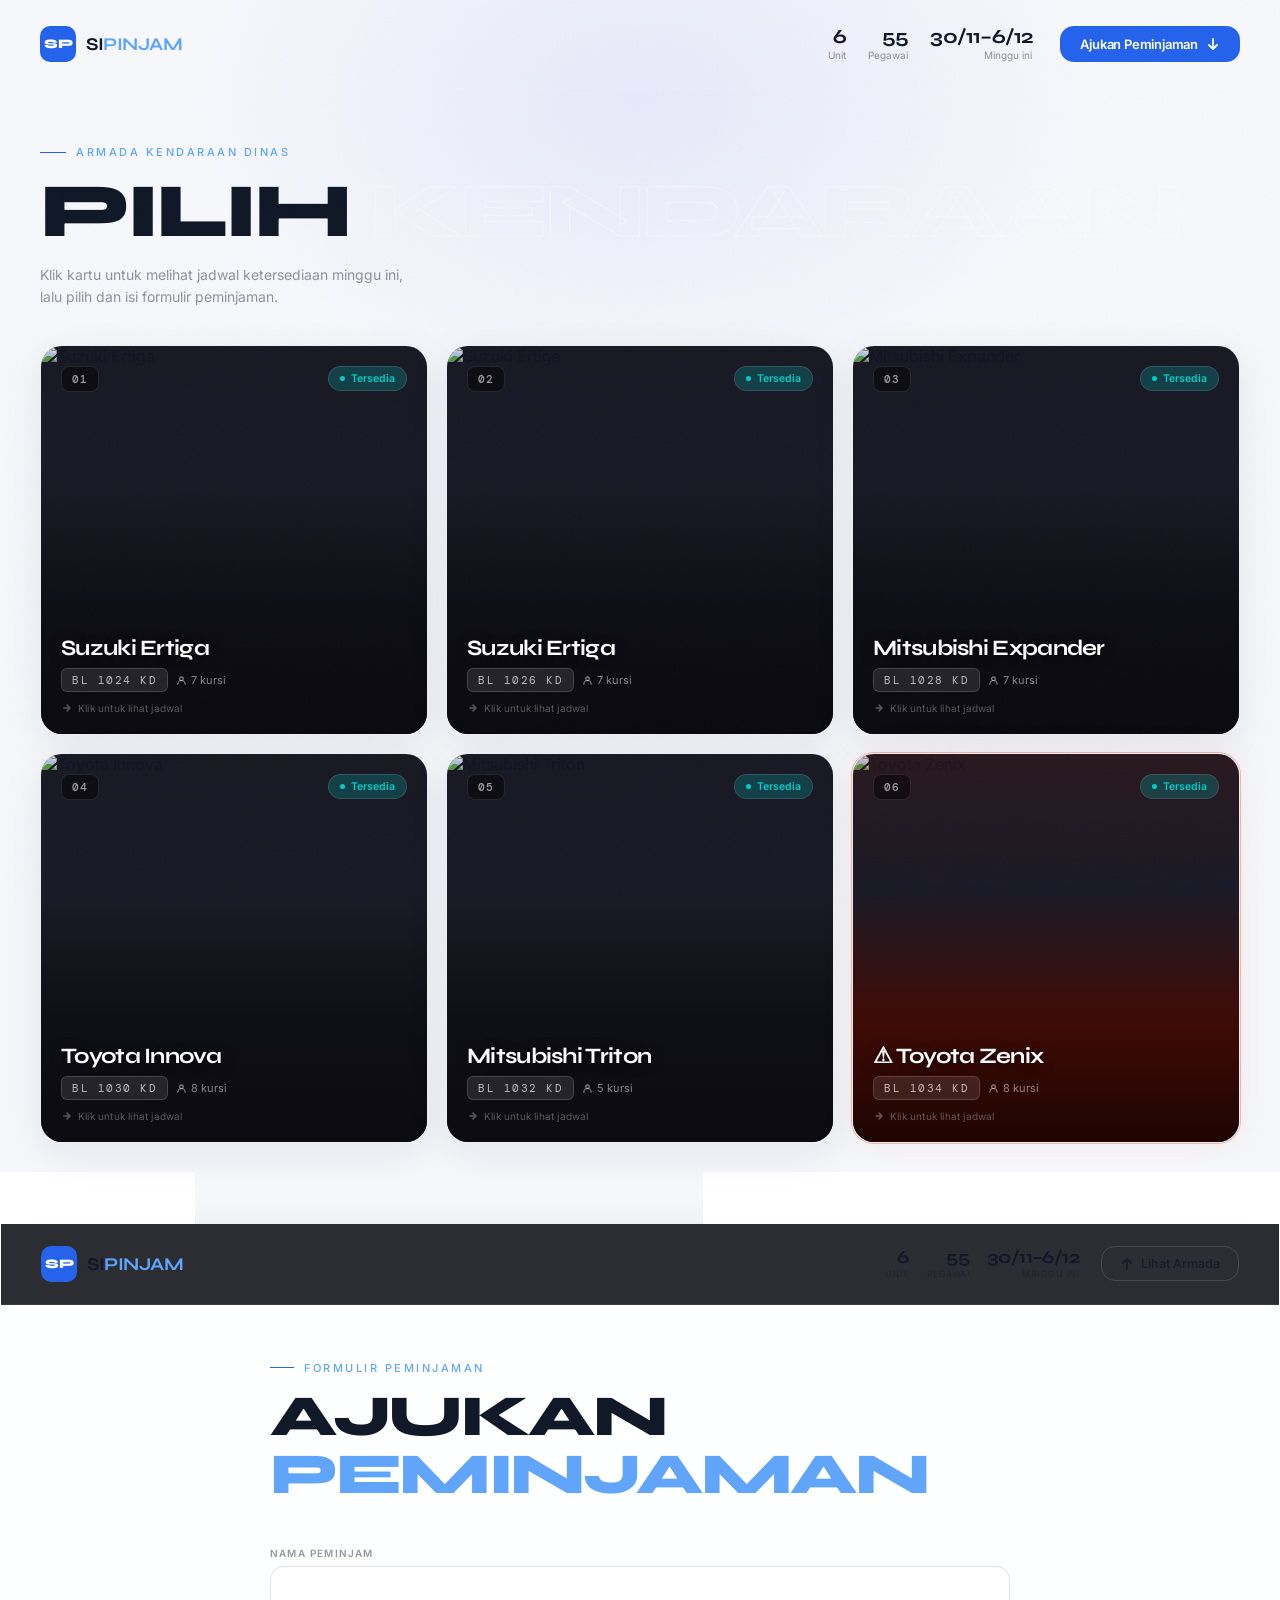
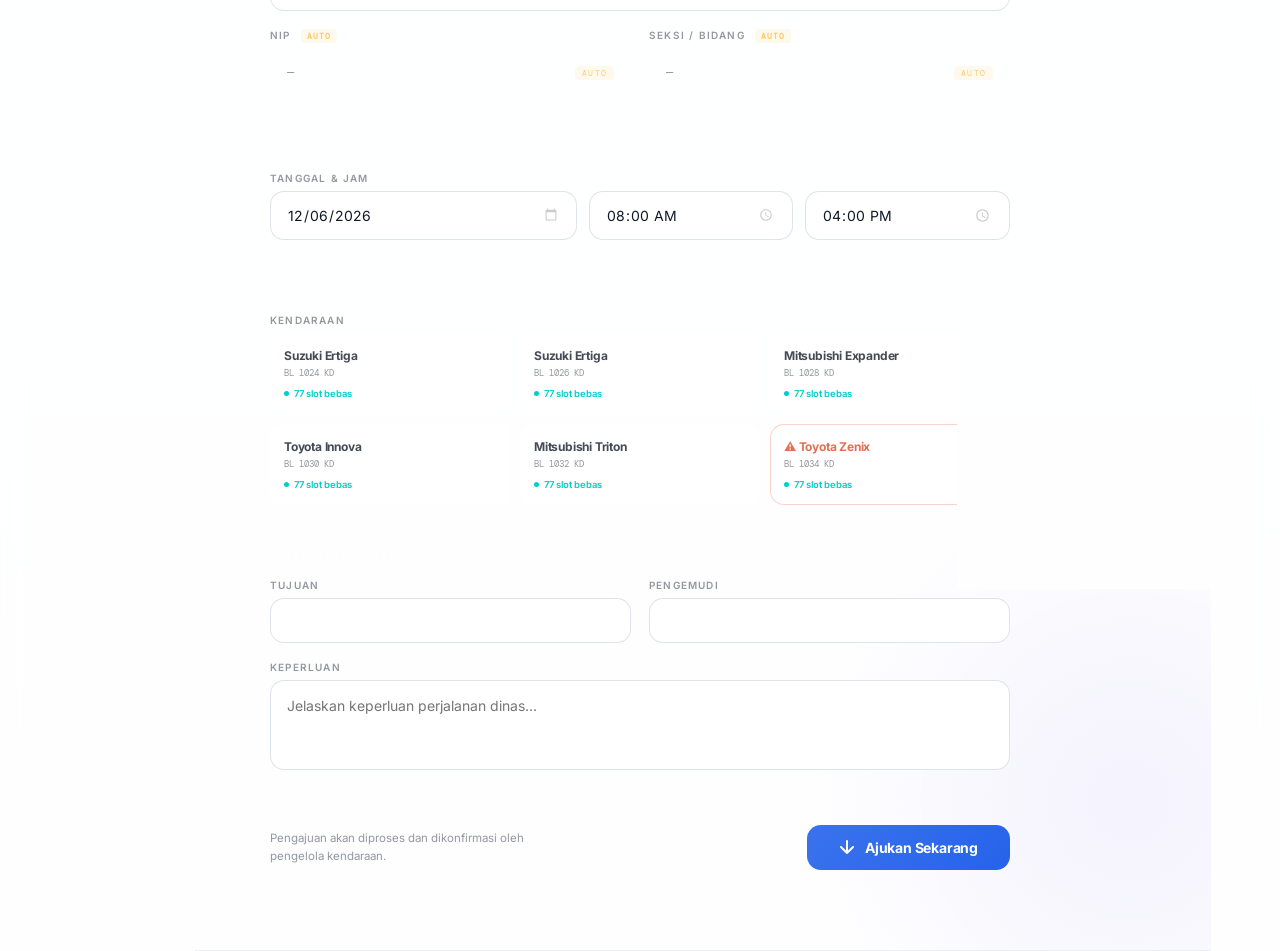
==== index.html @ 07318564 "Add files via upload" ====
<!DOCTYPE html>
<html lang="id">
<head>
<meta charset="UTF-8">
<meta name="viewport" content="width=device-width, initial-scale=1.0">
<title>SIPINJAM — Sistem Peminjaman Kendaraan</title>
<link href="https://fonts.googleapis.com/css2?family=Syne:wght@400;500;600;700;800&family=DM+Mono:wght@400;500&family=Inter:wght@300;400;500;600;700&display=swap" rel="stylesheet">
<link rel="stylesheet" href="style.css">
</head>
<body>

<!-- FLEET -->
<section class="fleet-section" id="fleet">
  <header class="fleet-header">
    <div class="logo-mark">
      <div class="logo-icon">SP</div>
      <div class="logo-text">SI<span>PINJAM</span></div>
    </div>
    <div class="header-right">
      <div class="header-stats">
        <div class="hstat">
          <div class="hstat-num">6</div>
          <div class="hstat-label">Unit</div>
        </div>
        <div class="hstat">
          <div class="hstat-num">55</div>
          <div class="hstat-label">Pegawai</div>
        </div>
        <div class="hstat">
          <div class="hstat-num" id="week-label-fleet">—</div>
          <div class="hstat-label">Minggu ini</div>
        </div>
      </div>
      <a href="#form" class="btn-form">
        Ajukan Peminjaman
        <svg width="14" height="14" viewBox="0 0 14 14" fill="none">
          <path d="M7 2v10M3 8l4 4 4-4" stroke="currentColor" stroke-width="1.8" stroke-linecap="round" stroke-linejoin="round"/>
        </svg>
      </a>
    </div>
  </header>

  <div class="fleet-hero">
    <div class="fleet-eyebrow">Armada Kendaraan Dinas</div>
    <h1>PILIH <em>KENDARAAN</em></h1>
    <p class="fleet-hero-sub">Klik kartu untuk melihat jadwal ketersediaan minggu ini, lalu pilih dan isi formulir peminjaman.</p>
  </div>

  <div class="car-carousel" id="carCarousel"></div>
</section>

<!-- FORM -->
<section class="form-section" id="form">
  <div class="form-topbar">
    <div class="logo-mark">
      <div class="logo-icon">SP</div>
      <div class="logo-text">SI<span>PINJAM</span></div>
    </div>
    <div class="form-topbar-right">
      <div class="form-topbar-stats">
        <div class="tstat">
          <div class="tstat-num">6</div>
          <div class="tstat-label">Unit</div>
        </div>
        <div class="tstat">
          <div class="tstat-num">55</div>
          <div class="tstat-label">Pegawai</div>
        </div>
        <div class="tstat">
          <div class="tstat-num" id="week-label">—</div>
          <div class="tstat-label">Minggu ini</div>
        </div>
      </div>
      <a href="#fleet" class="btn-back">
        <svg width="14" height="14" viewBox="0 0 14 14" fill="none">
          <path d="M7 12V2M3 6l4-4 4 4" stroke="currentColor" stroke-width="1.8" stroke-linecap="round" stroke-linejoin="round"/>
        </svg>
        Lihat Armada
      </a>
    </div>
  </div>

  <div class="form-body">
    <div class="form-eyebrow">Formulir Peminjaman</div>
    <h2 class="form-heading">AJUKAN <span>PEMINJAMAN</span></h2>

    <div class="form-grid">
      <div class="form-group full">
        <label class="form-label">Nama Peminjam</label>
        <div class="input-wrap">
          <input type="text" id="namaInput" placeholder="Ketik nama pegawai..." autocomplete="off">
          <div class="search-dropdown" id="searchDropdown"></div>
        </div>
      </div>

      <div class="form-group">
        <label class="form-label">NIP <span class="auto-tag">AUTO</span></label>
        <div class="auto-field" id="nipField">
          <span class="auto-field-value" id="nipVal">—</span>
          <span class="auto-badge">AUTO</span>
        </div>
      </div>
      <div class="form-group">
        <label class="form-label">Seksi / Bidang <span class="auto-tag">AUTO</span></label>
        <div class="auto-field" id="seksiField">
          <span class="auto-field-value" id="seksiVal">—</span>
          <span class="auto-badge">AUTO</span>
        </div>
      </div>

      <hr class="form-divider">
      <div class="form-section-label">Waktu Penggunaan</div>

      <div class="form-group full">
        <label class="form-label">Tanggal &amp; Jam</label>
        <div class="datetime-row">
          <input type="date" id="tglPinjam">
          <input type="time" id="jamMulai">
          <input type="time" id="jamSelesai">
        </div>
      </div>

      <hr class="form-divider">
      <div class="form-section-label">Pilih Kendaraan</div>

      <div class="form-group full">
        <label class="form-label">Kendaraan</label>
        <div class="car-select-grid" id="carSelectGrid"></div>
      </div>

      <hr class="form-divider">
      <div class="form-section-label">Detail Perjalanan</div>

      <div class="form-group">
        <label class="form-label">Tujuan</label>
        <input type="text" id="tujuan" placeholder="Kota / lokasi tujuan">
      </div>
      <div class="form-group">
        <label class="form-label">Pengemudi</label>
        <input type="text" id="pengemudi" placeholder="Nama pengemudi">
      </div>
      <div class="form-group full">
        <label class="form-label">Keperluan</label>
        <textarea id="keperluan" placeholder="Jelaskan keperluan perjalanan dinas..."></textarea>
      </div>

      <div class="submit-row">
        <p class="submit-note">Pengajuan akan diproses dan dikonfirmasi oleh pengelola kendaraan.</p>
        <button class="btn-submit" onclick="submitForm()">
          <svg width="16" height="16" viewBox="0 0 16 16" fill="none">
            <path d="M8 2v12M2 8l6 6 6-6" stroke="currentColor" stroke-width="2" stroke-linecap="round" stroke-linejoin="round"/>
          </svg>
          Ajukan Sekarang
        </button>
      </div>
    </div>
  </div>
</section>

<div class="toast" id="toast">
  <div class="toast-icon">✓</div>
  <div class="toast-text">
    <strong>Pengajuan Terkirim!</strong>
    <span id="toastMsg">Menunggu konfirmasi pengelola</span>
  </div>
</div>

<script>
const SUPABASE_URL = 'https://mjlkrhqndhvfogrqzksx.supabase.co';
const SUPABASE_KEY = 'sb_publishable_p0JUgSQQFDE3I14pK53mOg_2YXf050m';

const PEGAWAI = [
  { nama: "Maulana Marzuki", nip: "197703031999031002", seksi: "Kepala Kantor" },
  { nama: "Nico Amaros Sinulingga", nip: "198903072010121003", seksi: "Seksi Pelayanan" },
  { nama: "Andi Hakim Lubis", nip: "198310312006021002", seksi: "Seksi Penjaminan Kualitas Data" },
  { nama: "Hasanuddin Najib", nip: "198312152007011001", seksi: "Seksi Pemeriksaan, Penilaian, dan Penagihan" },
  { nama: "Yasser Chalid", nip: "198311172004121001", seksi: "Seksi Pengawasan I" },
  { nama: "Teguh Putra Syamsoeri", nip: "198812032009121002", seksi: "Seksi Pengawasan II" },
  { nama: "Indra Budiman", nip: "198701282008121003", seksi: "Seksi Pengawasan IV" },
  { nama: "Supriyambodo", nip: "197812182009011012", seksi: "Seksi Pengawasan V" },
  { nama: "Yoga Sujoko", nip: "198709212008121002", seksi: "Subbagian Umum dan Kepatuhan Internal" },
  { nama: "Arini Zahara", nip: "199501292018012002", seksi: "Seksi Pelayanan" },
  { nama: "Arief Budiman", nip: "197905282005011001", seksi: "Seksi Pelayanan" },
  { nama: "Darlis Pasaribu", nip: "199606042018011001", seksi: "Seksi Pelayanan" },
  { nama: "Wahyu Darzenni", nip: "199609032015121001", seksi: "Seksi Pelayanan" },
  { nama: "Arya Bagus Wibowo", nip: "200105042023021003", seksi: "Seksi Pelayanan" },
  { nama: "Nazaruddin", nip: "199906102018121004", seksi: "Seksi Pelayanan" },
  { nama: "Azhar Kharisma Putri Harahap", nip: "200102092019122001", seksi: "Seksi Pelayanan" },
  { nama: "Zulvianne Dwi Ramadhani", nip: "199912102021012004", seksi: "Subbagian Umum dan Kepatuhan Internal" },
  { nama: "Raihan Safira", nip: "199809222016122001", seksi: "Subbagian Umum dan Kepatuhan Internal" },
  { nama: "Lutfi Harfis Anggono", nip: "199710292018011003", seksi: "Subbagian Umum dan Kepatuhan Internal" },
  { nama: "Ardiansyah Kusuma Wardana", nip: "200104242023021002", seksi: "Subbagian Umum dan Kepatuhan Internal" },
  { nama: "Ahmad Irfan Satrio", nip: "199911152019121003", seksi: "Subbagian Umum dan Kepatuhan Internal" },
  { nama: "Muhammad Fythoo Allagan", nip: "199807012016121001", seksi: "Seksi Penjaminan Kualitas Data" },
  { nama: "Muhammad Irfan Rakin", nip: "199808052018011002", seksi: "Seksi Penjaminan Kualitas Data" },
  { nama: "Muhammad Hizrian", nip: "200005132019121003", seksi: "Seksi Penjaminan Kualitas Data" },
  { nama: "Adam Martin Immanuel", nip: "200003112022011001", seksi: "Seksi Pemeriksaan, Penilaian, dan Penagihan" },
  { nama: "Laksamana Muhammad Fariz", nip: "200203112025051001", seksi: "Seksi Pemeriksaan, Penilaian, dan Penagihan" },
  { nama: "Siti Azizah", nip: "200006202022012001", seksi: "Seksi Pemeriksaan, Penilaian, dan Penagihan" },
  { nama: "Darul Aulia", nip: "198805192010121001", seksi: "Seksi Pengawasan I" },
  { nama: "Yusra Efendi", nip: "198001162003011001", seksi: "Seksi Pengawasan I" },
  { nama: "Mulzakir", nip: "198507262007011001", seksi: "Seksi Pengawasan I" },
  { nama: "Syahri Fauzi", nip: "199503032015021004", seksi: "Seksi Pengawasan I" },
  { nama: "Ade Perdana", nip: "198703172008121003", seksi: "Seksi Pengawasan II" },
  { nama: "Shafira Agustina", nip: "199708152019122003", seksi: "Seksi Pengawasan II" },
  { nama: "Khairunnisa", nip: "199601062016122004", seksi: "Seksi Pengawasan II" },
  { nama: "Tomohon Alan Walt Sagala", nip: "198007312001121004", seksi: "Seksi Pengawasan III" },
  { nama: "Sudirman", nip: "197708222005011001", seksi: "Seksi Pengawasan III" },
  { nama: "Muhammad Rifai Dalimunthe", nip: "199405172015021001", seksi: "Seksi Pengawasan III" },
  { nama: "Rachmad Fibrian", nip: "198702042007011002", seksi: "Seksi Pengawasan IV" },
  { nama: "Naufal Rahmatillah", nip: "199710152018121001", seksi: "Seksi Pengawasan IV" },
  { nama: "Muhammad Riza Abdia", nip: "199809272016121001", seksi: "Seksi Pengawasan IV" },
  { nama: "Ibrahim", nip: "197605101997031002", seksi: "Seksi Pengawasan V" },
  { nama: "Putri Handayani", nip: "198505022004122002", seksi: "Seksi Pengawasan V" },
  { nama: "Yusral Abdillah", nip: "198004112000031001", seksi: "Seksi Pengawasan V" },
  { nama: "Rizaldy", nip: "197301062005011001", seksi: "Seksi Pengawasan V" },
  { nama: "Dedie Suandi Z", nip: "197801012005011001", seksi: "Seksi Pemeriksaan, Penilaian, dan Penagihan" },
  { nama: "Alif Iqram Rabiawal Sukirman", nip: "200006252023021001", seksi: "Seksi Pemeriksaan, Penilaian, dan Penagihan" },
  { nama: "Indah Rahmadani Sihombing", nip: "199801182018122003", seksi: "Subbagian Umum dan Kepatuhan Internal" },
  { nama: "Ariko Putranto", nip: "198305312003121001", seksi: "Seksi Pelayanan" },
  { nama: "Toto Suprapto", nip: "197810242000121002", seksi: "Seksi Pelayanan" },
  { nama: "Dini Amalia", nip: "199609252018012001", seksi: "Seksi Pelayanan" },
  { nama: "Anissa Astri", nip: "199504082015022004", seksi: "Seksi Pelayanan" },
  { nama: "Budi Rivai", nip: "198411062006021002", seksi: "Pemeriksa Pajak" },
  { nama: "Imran Manik", nip: "198907292012101001", seksi: "Pemeriksa Pajak" },
  { nama: "Adianto Lumbantobing", nip: "199607102018011001", seksi: "Pemeriksa Pajak" },
  { nama: "Akhyar Rasyidi", nip: "199012182014111001", seksi: "Pemeriksa Pajak" },
  { nama: "Ibnu Vataran Lubis", nip: "199508162015021004", seksi: "Pemeriksa Pajak" },
];

const STORAGE_BASE = `${SUPABASE_URL}/storage/v1/object/public/mobil-photos`;
const MOBIL = [
  { id: 1, nama: "Suzuki Ertiga",        plat: "BL 1024 KD", kapasitas: 7, img: `${STORAGE_BASE}/ertiga-1024.jpg`   },
  { id: 2, nama: "Suzuki Ertiga",        plat: "BL 1026 KD", kapasitas: 7, img: `${STORAGE_BASE}/ertiga-1026.jpg`   },
  { id: 3, nama: "Mitsubishi Expander",  plat: "BL 1028 KD", kapasitas: 7, img: `${STORAGE_BASE}/expander-1028.jpg` },
  { id: 4, nama: "Toyota Innova",        plat: "BL 1030 KD", kapasitas: 8, img: `${STORAGE_BASE}/innova-1030.jpg`   },
  { id: 5, nama: "Mitsubishi Triton",    plat: "BL 1032 KD", kapasitas: 5, img: `${STORAGE_BASE}/triton-1032.jpg`   },
  { id: 6, nama: "Toyota Zenix",         plat: "BL 1034 KD", kapasitas: 8, img: `${STORAGE_BASE}/zenix-1034.jpg`, darurat: true },
];

const DAYS  = ['Sen','Sel','Rab','Kam','Jum','Sab','Min'];
const HOURS = ['07','08','09','10','11','12','13','14','15','16','17'];

const BOOKINGS = (() => {
  const b = {};
  MOBIL.forEach(m => {
    b[m.id] = {};
    DAYS.forEach((d, di) => {
      b[m.id][di] = {};
      HOURS.forEach(h => { b[m.id][di][h] = false; });
    });
  });
  return b;
})();

function renderCards() {
  const carousel   = document.getElementById('carCarousel');
  const selectGrid = document.getElementById('carSelectGrid');
  carousel.innerHTML   = '';
  selectGrid.innerHTML = '';

  MOBIL.forEach((m, idx) => {
    let freeCount = 0;
    const totalSlots = DAYS.length * HOURS.length;
    DAYS.forEach((d, di) => HOURS.forEach(h => { if (!BOOKINGS[m.id][di][h]) freeCount++; }));
    const isFree = freeCount > totalSlots * 0.4;

    const card = document.createElement('div');
    card.className = 'car-card' + (m.darurat ? ' darurat' : '');
    card.id = `card-${m.id}`;

    const schedRows = HOURS.map(h => `
      <div class="sched-hour-row">
        <div class="sched-hour-label">${h}</div>
        ${DAYS.map((d, di) => `<div class="sched-cell ${BOOKINGS[m.id][di][h] ? 'booked' : 'free'}" title="${d} ${h}:00"></div>`).join('')}
      </div>
    `).join('');

    card.innerHTML = `
      <div class="card-inner">
        <div class="card-face card-front">
          <div class="card-photo">
            <img src="${m.img}" alt="${m.nama}" onerror="this.parentElement.style.background='#1c1c28'">
          </div>
          <div class="card-overlay"></div>
          <div class="card-front-content">
            <div class="card-top-row">
              <div class="card-num">${String(idx+1).padStart(2,'0')}</div>
              <div class="card-avail ${isFree ? 'free' : 'busy'}">${isFree ? 'Tersedia' : 'Sibuk'}</div>
            </div>
            <div>
              <div class="card-car-name">${m.darurat ? '⚠ ' : ''}${m.nama}</div>
              <div class="card-car-meta">
                <div class="card-plate">${m.plat}</div>
                <div class="card-capacity">
                  <svg width="11" height="11" viewBox="0 0 12 12" fill="none"><circle cx="6" cy="4" r="2" stroke="currentColor" stroke-width="1.3"/><path d="M2 10c0-2.2 1.8-4 4-4s4 1.8 4 4" stroke="currentColor" stroke-width="1.3" stroke-linecap="round"/></svg>
                  ${m.kapasitas} kursi
                </div>
              </div>
              <div class="card-hint">
                <svg width="12" height="12" viewBox="0 0 12 12" fill="none"><path d="M9 6H3M6 3l3 3-3 3" stroke="currentColor" stroke-width="1.5" stroke-linecap="round" stroke-linejoin="round"/></svg>
                Klik untuk lihat jadwal
              </div>
            </div>
          </div>
        </div>
        <div class="card-face card-back">
          <div class="card-back-content">
            <div class="back-header">
              <div>
                <div class="back-car-name">${m.darurat ? '⚠ ' : ''}${m.nama}</div>
                <div class="back-plate">${m.plat} · ${m.kapasitas} kursi</div>
              </div>
              <div class="back-flip-btn" id="flipbtn-${m.id}">
                <svg width="12" height="12" viewBox="0 0 12 12" fill="none"><path d="M3 6h6M6 9l3-3-3-3" stroke="currentColor" stroke-width="1.5" stroke-linecap="round" stroke-linejoin="round"/></svg>
              </div>
            </div>
            <div class="back-schedule-title">Jadwal Minggu Ini</div>
            <div class="sched-grid">
              <div class="sched-days-row">
                <div></div>
                ${DAYS.map(d => `<div class="sched-day-label">${d}</div>`).join('')}
              </div>
              ${schedRows}
            </div>
            <div class="back-footer">
              <div class="back-legend">
                <div class="legend-chip"><div class="legend-chip-dot free"></div>Tersedia</div>
                <div class="legend-chip"><div class="legend-chip-dot booked"></div>Terpakai</div>
              </div>
              <button class="back-select-btn" id="selbtn-${m.id}">
                <svg width="11" height="11" viewBox="0 0 12 12" fill="none"><path d="M2 6h8M6 2l4 4-4 4" stroke="currentColor" stroke-width="1.6" stroke-linecap="round" stroke-linejoin="round"/></svg>
                Pilih Ini
              </button>
            </div>
          </div>
        </div>
      </div>
    `;

    // Click front = flip to back
    card.addEventListener('click', (e) => {
      if (e.target.closest(`#flipbtn-${m.id}`) || e.target.closest(`#selbtn-${m.id}`)) return;
      if (!card.classList.contains('flipped')) card.classList.add('flipped');
    });

    // Flip back button
    card.querySelector(`#flipbtn-${m.id}`).addEventListener('click', (e) => {
      e.stopPropagation();
      card.classList.remove('flipped');
    });

    // Select button
    card.querySelector(`#selbtn-${m.id}`).addEventListener('click', (e) => {
      e.stopPropagation();
      selectCarForm(m.id);
      document.getElementById('form').scrollIntoView({ behavior: 'smooth' });
    });

    carousel.appendChild(card);

    // Form option
    const opt = document.createElement('div');
    opt.className = 'car-option' + (m.darurat ? ' darurat' : '');
    opt.id = `caropt-${m.id}`;
    opt.innerHTML = `
      <div class="car-option-name">${m.darurat ? '⚠ ' : ''}${m.nama}</div>
      <div class="car-option-plate">${m.plat}</div>
      <div class="car-option-avail">${freeCount} slot bebas</div>
    `;
    opt.addEventListener('click', () => selectCarForm(m.id));
    selectGrid.appendChild(opt);
  });
}

let selectedCarId = null;
function selectCarForm(id) {
  selectedCarId = id;
  document.querySelectorAll('.car-option').forEach(o => o.classList.remove('chosen'));
  document.getElementById(`caropt-${id}`).classList.add('chosen');
  document.querySelectorAll('.car-card').forEach(c => c.classList.remove('selected-card'));
  document.getElementById(`card-${id}`).classList.add('selected-card');
}

function setWeekLabel() {
  const today = new Date();
  const mon = new Date(today);
  mon.setDate(today.getDate() - ((today.getDay() + 6) % 7));
  const sun = new Date(mon);
  sun.setDate(mon.getDate() + 6);
  const fmt = d => `${d.getDate()}/${d.getMonth()+1}`;
  const label = `${fmt(mon)}–${fmt(sun)}`;
  document.getElementById('week-label').textContent       = label;
  document.getElementById('week-label-fleet').textContent = label;
}

function setDateDefault() {
  const today = new Date();
  const y  = today.getFullYear();
  const mo = String(today.getMonth()+1).padStart(2,'0');
  const d  = String(today.getDate()).padStart(2,'0');
  document.getElementById('tglPinjam').value  = `${y}-${mo}-${d}`;
  document.getElementById('jamMulai').value   = '08:00';
  document.getElementById('jamSelesai').value = '16:00';
}

const namaInput = document.getElementById('namaInput');
const dropdown  = document.getElementById('searchDropdown');

namaInput.addEventListener('input', function() {
  const q = this.value.toLowerCase().trim();
  if (!q) { dropdown.classList.remove('show'); return; }
  const matches = PEGAWAI.filter(p => p.nama.toLowerCase().includes(q)).slice(0, 8);
  if (!matches.length) { dropdown.classList.remove('show'); return; }
  dropdown.innerHTML = matches.map(p => `
    <div class="dropdown-item" data-nama="${p.nama.replace(/"/g,'&quot;')}">
      <div class="dropdown-name">${highlight(p.nama, q)}</div>
      <div class="dropdown-meta">${p.nip} · ${p.seksi}</div>
    </div>
  `).join('');
  dropdown.classList.add('show');
  dropdown.querySelectorAll('.dropdown-item').forEach(item => {
    const fn = (e) => { e.preventDefault(); e.stopPropagation(); selectPegawai(item.dataset.nama); };
    item.addEventListener('mousedown', fn);
    item.addEventListener('touchstart', fn, { passive: false });
  });
});

function highlight(str, q) {
  const idx = str.toLowerCase().indexOf(q);
  if (idx < 0) return str;
  return str.slice(0,idx) + `<strong style="color:#a29bfe">${str.slice(idx,idx+q.length)}</strong>` + str.slice(idx+q.length);
}

document.addEventListener('click', e => {
  if (!e.target.closest('.input-wrap')) dropdown.classList.remove('show');
});

function selectPegawai(nama) {
  namaInput.value = nama;
  dropdown.classList.remove('show');
  const p = PEGAWAI.find(x => x.nama === nama);
  if (!p) return;
  document.getElementById('nipVal').textContent   = p.nip;
  document.getElementById('seksiVal').textContent = p.seksi;
  document.getElementById('nipField').classList.add('filled');
  document.getElementById('seksiField').classList.add('filled');
}

async function submitForm() {
  const nama       = namaInput.value.trim();
  const nip        = document.getElementById('nipVal').textContent;
  const seksi      = document.getElementById('seksiVal').textContent;
  const tgl        = document.getElementById('tglPinjam').value;
  const jamMulai   = document.getElementById('jamMulai').value;
  const jamSelesai = document.getElementById('jamSelesai').value;
  const tujuan     = document.getElementById('tujuan').value.trim();
  const pengemudi  = document.getElementById('pengemudi').value.trim();
  const keperluan  = document.getElementById('keperluan').value.trim();

  if (!nama || nip === '—') { alert('Pilih nama pegawai dari daftar terlebih dahulu.'); return; }
  if (!tgl)                  { alert('Isi tanggal pinjam.'); return; }
  if (!selectedCarId)        { alert('Pilih kendaraan terlebih dahulu.'); return; }

  const mobil = MOBIL.find(m => m.id === selectedCarId);
  const btn   = document.querySelector('.btn-submit');
  btn.disabled    = true;
  btn.textContent = 'Mengirim...';

  const payload = { nama, nip, seksi, tanggal: tgl, jam_mulai: jamMulai, jam_selesai: jamSelesai,
    kendaraan: mobil.nama, plat: mobil.plat, tujuan, pengemudi, keperluan, status: 'Pending' };

  try {
    const res = await fetch(`${SUPABASE_URL}/rest/v1/bookings`, {
      method: 'POST',
      headers: { 'Content-Type': 'application/json', 'apikey': SUPABASE_KEY,
        'Authorization': `Bearer ${SUPABASE_KEY}`, 'Prefer': 'return=minimal' },
      body: JSON.stringify(payload)
    });
    if (!res.ok) { const err = await res.text(); throw new Error(err); }

    document.getElementById('toastMsg').textContent =
      `${nama} · ${mobil.nama} · ${new Date(tgl).toLocaleDateString('id-ID',{day:'numeric',month:'short',year:'numeric'})} ${jamMulai}`;
    document.getElementById('toast').classList.add('show');
    setTimeout(() => document.getElementById('toast').classList.remove('show'), 4500);

    namaInput.value = '';
    document.getElementById('nipVal').textContent   = '—';
    document.getElementById('seksiVal').textContent = '—';
    document.getElementById('nipField').classList.remove('filled');
    document.getElementById('seksiField').classList.remove('filled');
    document.getElementById('tujuan').value    = '';
    document.getElementById('pengemudi').value = '';
    document.getElementById('keperluan').value = '';
    document.querySelectorAll('.car-option').forEach(o => o.classList.remove('chosen'));
    document.querySelectorAll('.car-card').forEach(c => c.classList.remove('selected-card'));
    selectedCarId = null;
    setDateDefault();

  } catch (err) {
    alert('Gagal mengirim: ' + err.message);
  } finally {
    btn.disabled = false;
    btn.innerHTML = `<svg width="16" height="16" viewBox="0 0 16 16" fill="none"><path d="M8 2v12M2 8l6 6 6-6" stroke="currentColor" stroke-width="2" stroke-linecap="round" stroke-linejoin="round"/></svg> Ajukan Sekarang`;
  }
}

async function loadBookings() {
  try {
    const today = new Date();
    const mon = new Date(today);
    mon.setDate(today.getDate() - ((today.getDay() + 6) % 7));
    const sun = new Date(mon);
    sun.setDate(mon.getDate() + 6);
    const fmt = d => d.toISOString().split('T')[0];
    const url = `${SUPABASE_URL}/rest/v1/bookings?tanggal=gte.${fmt(mon)}&tanggal=lte.${fmt(sun)}&status=eq.Disetujui&select=tanggal,jam_mulai,jam_selesai,kendaraan,plat`;
    const res = await fetch(url, { headers: { 'apikey': SUPABASE_KEY, 'Authorization': `Bearer ${SUPABASE_KEY}` } });
    if (!res.ok) return;
    const data = await res.json();
    data.forEach(b => {
      const mobil = MOBIL.find(m => m.plat === b.plat);
      if (!mobil) return;
      const tglDate = new Date(b.tanggal + 'T00:00:00');
      const monDate = new Date(mon.toISOString().split('T')[0] + 'T00:00:00');
      const diffDays = Math.round((tglDate - monDate) / (1000*60*60*24));
      if (diffDays < 0 || diffDays > 6) return;
      const startH = parseInt(b.jam_mulai.split(':')[0]);
      const endH   = parseInt(b.jam_selesai.split(':')[0]);
      HOURS.forEach(h => { const hNum = parseInt(h); if (hNum >= startH && hNum < endH) BOOKINGS[mobil.id][diffDays][h] = true; });
    });
  } catch (e) { console.warn('Gagal load bookings:', e); }
}

setWeekLabel();
setDateDefault();
loadBookings().then(() => renderCards());
setInterval(() => {
  MOBIL.forEach(m => { DAYS.forEach((d,di) => { HOURS.forEach(h => { BOOKINGS[m.id][di][h] = false; }); }); });
  loadBookings().then(() => renderCards());
}, 60000);

// Scroll reveal animation
const observer = new IntersectionObserver((entries) => {
  entries.forEach(entry => {
    if (entry.isIntersecting) {
      entry.target.classList.add('visible');
    }
  });
}, { threshold: 0.15 });

setTimeout(() => {
  document.querySelectorAll('.car-card').forEach(card => observer.observe(card));
}, 300);

</script>
</body>
</html>
---- style.css ----
:root {
  --bg:          #f5f7fb;
  --bg2:         #eef2ff;
  --surface:     #ffffff;
  --surface2:    #f8fafc;
  --border:      rgba(255,255,255,0.07);
  --border2:     rgba(255,255,255,0.13);
  --ink:         #111827;
  --ink2:        rgba(17,24,39,0.78);
  --muted:       rgba(17,24,39,0.45);
  --accent:      #2563eb;
  --accent2:     #60a5fa;
  --accent-glow: rgba(37,99,235,0.18);
  --green:       #00cec9;
  --green-dim:   rgba(0,206,201,0.15);
  --red:         #e17055;
  --red-dim:     rgba(225,112,85,0.15);
  --amber:       #fdcb6e;
  --amber-dim:   rgba(253,203,110,0.12);
  --r: 14px;
  --r2: 22px;
}
*, *::before, *::after { margin: 0; padding: 0; box-sizing: border-box; }
html { scroll-behavior: smooth; }
body {
  font-family: 'Inter', sans-serif;
  background: var(--bg);
  color: var(--ink);
  overflow-x: hidden;
  -webkit-font-smoothing: antialiased;
}
body::before {
  content: '';
  position: fixed;
  inset: 0;
  background-image: url("data:image/svg+xml,%3Csvg viewBox='0 0 512 512' xmlns='http://www.w3.org/2000/svg'%3E%3Cfilter id='n'%3E%3CfeTurbulence type='fractalNoise' baseFrequency='0.75' numOctaves='4' stitchTiles='stitch'/%3E%3C/filter%3E%3Crect width='100%25' height='100%25' filter='url(%23n)' opacity='0.025'/%3E%3C/svg%3E");
  pointer-events: none;
  z-index: 9999;
}

/* ═══════════ FLEET SECTION ═══════════ */
.fleet-section {
  min-height: 100vh;
  padding-bottom: 80px;
  background: var(--bg);
  position: relative;
}
.fleet-section::before {
  content: '';
  position: absolute;
  top: -200px; left: 50%;
  transform: translateX(-50%);
  width: 900px; height: 600px;
  background: radial-gradient(ellipse, rgba(108,92,231,0.1) 0%, transparent 70%);
  pointer-events: none;
}

/* HEADER */
.fleet-header {
  padding: 26px 40px;
  display: flex;
  align-items: center;
  justify-content: space-between;
  gap: 20px;
  flex-wrap: wrap;
  position: relative; z-index: 2;
  border-bottom: 1px solid var(--border);
}
.logo-mark { display: flex; align-items: center; gap: 10px; }
.logo-icon {
  width: 36px; height: 36px;
  background: var(--accent);
  border-radius: 10px;
  display: flex; align-items: center; justify-content: center;
  font-family: 'Syne', sans-serif;
  font-weight: 800; font-size: 13px;
  color: white;
}
.logo-text {
  font-family: 'Syne', sans-serif;
  font-weight: 700; font-size: 18px;
  letter-spacing: -0.5px;
}
.logo-text span { color: var(--accent2); }
.header-right { display: flex; align-items: center; gap: 28px; }
.header-stats { display: flex; gap: 22px; }
.hstat { text-align: right; }
.hstat-num {
  font-family: 'Syne', sans-serif;
  font-weight: 700; font-size: 20px;
  letter-spacing: -0.8px; line-height: 1;
}
.hstat-label { font-size: 10px; color: var(--muted); margin-top: 2px; }
.btn-form {
  display: inline-flex; align-items: center; gap: 8px;
  padding: 10px 20px;
  background: var(--accent);
  color: white; border-radius: var(--r);
  font-size: 13px; font-weight: 600;
  text-decoration: none; letter-spacing: -0.2px;
  transition: all .25s cubic-bezier(.34,1.4,.64,1);
}
.btn-form:hover { transform: translateY(-2px); box-shadow: 0 8px 24px var(--accent-glow); }

/* HERO */
.fleet-hero {
  padding: 56px 40px 36px;
  position: relative; z-index: 2;
}
.fleet-eyebrow {
  font-size: 11px; font-weight: 500;
  letter-spacing: 2.5px; text-transform: uppercase;
  color: var(--accent2); margin-bottom: 14px;
  display: flex; align-items: center; gap: 10px;
}
.fleet-eyebrow::before { content: ''; width: 26px; height: 1px; background: var(--accent); }
.fleet-hero h1 {
  font-family: 'Syne', sans-serif;
  font-weight: 800;
  font-size: clamp(40px, 6vw, 78px);
  line-height: 1; letter-spacing: -3px;
}
.fleet-hero h1 em {
  font-style: normal;
  color: transparent;
  -webkit-text-stroke: 1.5px rgba(255,255,255,0.3);
}
.fleet-hero-sub {
  margin-top: 14px; font-size: 14px;
  color: var(--muted); max-width: 380px; line-height: 1.6;
}

/* GRID */
.car-carousel {
  display: grid;
  grid-template-columns: repeat(3, 1fr);
  gap: 18px; padding: 0 40px;
  position: relative; z-index: 2;
}

/* ═══════════ FLIP CARD ═══════════ */
.car-card {
  perspective: 1200px;
  height: 390px; cursor: pointer;
  animation: cardIn .5s cubic-bezier(.22,1,.36,1) both;
}
.car-card:nth-child(1){animation-delay:.04s}
.car-card:nth-child(2){animation-delay:.09s}
.car-card:nth-child(3){animation-delay:.14s}
.car-card:nth-child(4){animation-delay:.19s}
.car-card:nth-child(5){animation-delay:.24s}
.car-card:nth-child(6){animation-delay:.29s}
@keyframes cardIn {
  from { opacity:0; transform:translateY(28px) scale(0.97); }
  to   { opacity:1; transform:translateY(0) scale(1); }
}
.card-inner {
  position: relative;
  width: 100%; height: 100%;
  transform-style: preserve-3d;
  transition: transform .72s cubic-bezier(.645,.045,.355,1);
  border-radius: var(--r2);
}
.car-card.flipped .card-inner { transform: rotateY(180deg); }

.card-face {
  position: absolute; inset: 0;
  border-radius: var(--r2);
  backface-visibility: hidden;
  -webkit-backface-visibility: hidden;
  overflow: hidden;
}

/* FRONT */
.card-front {
  background: var(--surface);
  border: 1px solid var(--border);
  transition: box-shadow .3s;
}
.car-card:hover .card-front { box-shadow: 0 20px 60px rgba(0,0,0,0.5); }
.card-photo { position: absolute; inset: 0; overflow: hidden; }
.card-photo img {
  width: 100%; height: 100%;
  object-fit: cover; object-position: center 55%;
  display: block;
  transition: transform .7s cubic-bezier(.25,.46,.45,.94);
}
.car-card:hover .card-photo img { transform: scale(1.07); }
.card-overlay {
  position: absolute; inset: 0;
  background: linear-gradient(
    to bottom,
    rgba(10,10,15,0.12) 0%,
    rgba(10,10,15,0.05) 35%,
    rgba(10,10,15,0.72) 68%,
    rgba(10,10,15,0.96) 100%
  );
}
.card-front-content {
  position: absolute; inset: 0; padding: 20px;
  display: flex; flex-direction: column;
  justify-content: space-between; z-index: 2;
}
.card-top-row { display: flex; justify-content: space-between; align-items: flex-start; }
.card-num {
  font-family: 'DM Mono', monospace;
  font-size: 11px; font-weight: 500;
  color: rgba(255,255,255,0.6);
  background: rgba(0,0,0,0.45);
  backdrop-filter: blur(10px);
  padding: 5px 10px; border-radius: 8px;
  letter-spacing: 1px;
  border: 1px solid rgba(255,255,255,0.1);
}
.card-avail {
  display: flex; align-items: center; gap: 6px;
  font-size: 10.5px; font-weight: 600;
  padding: 5px 11px; border-radius: 20px;
  backdrop-filter: blur(10px);
  border: 1px solid rgba(255,255,255,0.12);
}
.card-avail.free { background: rgba(0,206,201,0.22); color: #00cec9; }
.card-avail.busy { background: rgba(225,112,85,0.22); color: #e17055; }
.card-avail::before {
  content: ''; width: 5px; height: 5px;
  border-radius: 50%; background: currentColor;
  animation: ping 2s ease-in-out infinite;
}
@keyframes ping {
  0%,100% { opacity:1; transform:scale(1); }
  50% { opacity:0.5; transform:scale(0.7); }
}
.card-car-name {
  font-family: 'Syne', sans-serif;
  font-weight: 700; font-size: 22px;
  color: white; letter-spacing: -0.7px; line-height: 1.1;
  margin-bottom: 8px;
  text-shadow: 0 2px 12px rgba(0,0,0,0.5);
}
.card-car-meta { display: flex; align-items: center; gap: 8px; flex-wrap: wrap; }
.card-plate {
  font-family: 'DM Mono', monospace;
  font-size: 11px; color: rgba(255,255,255,0.7);
  background: rgba(255,255,255,0.1);
  backdrop-filter: blur(8px);
  border: 1px solid rgba(255,255,255,0.15);
  padding: 4px 10px; border-radius: 6px; letter-spacing: 1.5px;
}
.card-capacity {
  font-size: 11px; color: rgba(255,255,255,0.5);
  display: flex; align-items: center; gap: 4px;
}
.card-hint {
  display: flex; align-items: center; gap: 5px;
  font-size: 10px; color: rgba(255,255,255,0.32);
  margin-top: 10px; letter-spacing: 0.2px;
}
.card-hint svg { animation: hintRotate 2.5s ease-in-out infinite; }
@keyframes hintRotate {
  0%,100%{transform:rotate(0deg) translateX(0)} 50%{transform:rotate(0deg) translateX(3px)}
}

/* Darurat glow */
.car-card.darurat .card-front {
  box-shadow: 0 0 0 1px rgba(225,112,85,0.45), 0 0 30px rgba(225,112,85,0.12);
}
.car-card.darurat .card-overlay {
  background: linear-gradient(to bottom,rgba(100,15,0,0.2) 0%,rgba(10,10,15,0.05) 35%,rgba(70,8,0,0.85) 68%,rgba(30,4,0,0.97) 100%);
}

/* BACK */
.card-back {
  transform: rotateY(180deg);
  background: var(--surface);
  border: 1px solid rgba(108,92,231,0.28);
  box-shadow: 0 0 50px rgba(108,92,231,0.08);
}
.card-back-content {
  position: absolute; inset: 0; padding: 18px;
  display: flex; flex-direction: column; gap: 12px;
  overflow: hidden;
}
.back-header {
  display: flex; justify-content: space-between;
  align-items: flex-start; flex-shrink: 0;
}
.back-car-name {
  font-family: 'Syne', sans-serif;
  font-weight: 700; font-size: 14px;
  letter-spacing: -0.3px;
}
.back-plate {
  font-family: 'DM Mono', monospace;
  font-size: 9px; color: var(--muted); margin-top: 2px;
}
.back-flip-btn {
  width: 28px; height: 28px;
  border-radius: 8px;
  background: rgba(255,255,255,0.05);
  border: 1px solid var(--border);
  display: flex; align-items: center; justify-content: center;
  cursor: pointer; transition: background .18s; flex-shrink: 0;
}
.back-flip-btn:hover { background: rgba(255,255,255,0.1); }

.back-schedule-title {
  font-size: 9px; font-weight: 600;
  letter-spacing: 1.8px; text-transform: uppercase;
  color: var(--accent2);
  display: flex; align-items: center; gap: 8px; flex-shrink: 0;
}
.back-schedule-title::after {
  content: ''; flex: 1; height: 1px; background: var(--border);
}

/* Heatmap */
.sched-grid {
  flex: 1; overflow: hidden;
  display: flex; flex-direction: column; gap: 2px;
}
.sched-days-row {
  display: grid;
  grid-template-columns: 26px repeat(7, 1fr);
  gap: 2px; margin-bottom: 3px;
}
.sched-day-label {
  font-family: 'DM Mono', monospace;
  font-size: 7.5px; color: var(--muted);
  text-align: center; letter-spacing: 0.3px;
  text-transform: uppercase;
}
.sched-hour-row {
  display: grid;
  grid-template-columns: 26px repeat(7, 1fr);
  gap: 2px;
}
.sched-hour-label {
  font-family: 'DM Mono', monospace;
  font-size: 7px; color: rgba(255,255,255,0.18);
  text-align: right; padding-right: 4px;
  display: flex; align-items: center; justify-content: flex-end;
}
.sched-cell {
  height: 13px; border-radius: 3px;
  transition: opacity .12s;
}
.sched-cell:hover { opacity: 0.7; }
.sched-cell.free   { background: rgba(0,206,201,0.2); border: 1px solid rgba(0,206,201,0.08); }
.sched-cell.booked { background: rgba(225,112,85,0.38); border: 1px solid rgba(225,112,85,0.15); }

.back-footer {
  flex-shrink: 0;
  display: flex; align-items: center;
  justify-content: space-between;
  padding-top: 11px;
  border-top: 1px solid var(--border);
}
.back-legend { display: flex; gap: 12px; }
.legend-chip { display: flex; align-items: center; gap: 5px; font-size: 9px; color: var(--muted); }
.legend-chip-dot { width: 8px; height: 8px; border-radius: 2px; }
.legend-chip-dot.free   { background: rgba(0,206,201,0.5); }
.legend-chip-dot.booked { background: rgba(225,112,85,0.6); }

.back-select-btn {
  display: inline-flex; align-items: center; gap: 6px;
  padding: 7px 14px;
  background: var(--accent); color: white;
  border: none; border-radius: 10px;
  font-size: 11px; font-weight: 600;
  cursor: pointer; font-family: 'Inter', sans-serif;
  transition: all .2s cubic-bezier(.34,1.4,.64,1);
}
.back-select-btn:hover { transform: translateY(-1px); box-shadow: 0 6px 16px var(--accent-glow); }
.car-card.selected-card .back-select-btn { background: var(--green); color: #0a0a0f; }

/* ═══════════ FORM SECTION ═══════════ */
.form-section {
  background: var(--bg2);
  min-height: 100vh; padding: 0;
  position: relative; overflow: hidden;
}
.form-section::before {
  content: '';
  position: absolute;
  bottom: -200px; right: -200px;
  width: 700px; height: 700px;
  background: radial-gradient(ellipse, rgba(108,92,231,0.07) 0%, transparent 65%);
  pointer-events: none;
}
.form-topbar {
  padding: 22px 40px;
  border-bottom: 1px solid var(--border);
  display: flex; align-items: center;
  justify-content: space-between; gap: 20px; flex-wrap: wrap;
  position: sticky; top: 0;
  background: rgba(15,15,23,0.88);
  backdrop-filter: blur(20px); z-index: 10;
}
.form-topbar-right { display: flex; align-items: center; gap: 22px; }
.form-topbar-stats { display: flex; gap: 18px; }
.tstat { text-align: right; }
.tstat-num {
  font-family: 'Syne', sans-serif;
  font-weight: 700; font-size: 18px;
  letter-spacing: -0.6px; line-height: 1;
}
.tstat-label { font-size: 9px; color: var(--muted); margin-top: 2px; text-transform: uppercase; letter-spacing: 0.5px; }
.btn-back {
  display: inline-flex; align-items: center; gap: 7px;
  padding: 9px 18px;
  border: 1px solid var(--border2); color: var(--ink2);
  border-radius: var(--r); font-size: 12.5px; font-weight: 500;
  text-decoration: none; transition: all .2s;
  background: transparent; cursor: pointer;
}
.btn-back:hover { background: rgba(255,255,255,0.05); border-color: rgba(255,255,255,0.25); color: var(--ink); }

.form-body {
  padding: 56px 40px 80px;
  max-width: 820px; margin: 0 auto;
  position: relative; z-index: 1;
}
.form-eyebrow {
  font-size: 11px; font-weight: 500;
  letter-spacing: 2.5px; text-transform: uppercase;
  color: var(--accent2); margin-bottom: 12px;
  display: flex; align-items: center; gap: 10px;
}
.form-eyebrow::before { content: ''; width: 24px; height: 1px; background: var(--accent); }
.form-heading {
  font-family: 'Syne', sans-serif;
  font-weight: 800;
  font-size: clamp(34px, 5vw, 58px);
  letter-spacing: -2.5px; line-height: 1;
  margin-bottom: 44px;
}
.form-heading span { color: var(--accent2); }

.form-grid { display: grid; grid-template-columns: 1fr 1fr; gap: 18px; }
.form-group { display: flex; flex-direction: column; gap: 7px; }
.form-group.full { grid-column: 1/-1; }

.form-label {
  font-size: 10px; font-weight: 600;
  letter-spacing: 1.2px; text-transform: uppercase;
  color: var(--muted);
}
.auto-tag {
  font-family: 'DM Mono', monospace; font-size: 8px;
  background: var(--amber-dim); color: var(--amber);
  padding: 2px 6px; border-radius: 4px; letter-spacing: 1px;
  margin-left: 6px; vertical-align: middle;
}

.input-wrap { position: relative; }

input[type="text"],
input[type="date"],
input[type="time"],
textarea {
  width: 100%; padding: 13px 16px;
  background: var(--surface);
  border: 1px solid var(--border);
  border-radius: var(--r);
  color: var(--ink);
  font-family: 'Inter', sans-serif;
  font-size: 14px; outline: none;
  transition: border-color .2s, background .2s, box-shadow .2s;
  -webkit-appearance: none; -moz-appearance: none; appearance: none;
}
input:focus, textarea:focus {
  border-color: rgba(108,92,231,0.5);
  background: var(--surface2);
  box-shadow: 0 0 0 3px rgba(108,92,231,0.1);
}
input::placeholder { color: rgba(255,255,255,0.15); }
input[type="date"]::-webkit-calendar-picker-indicator,
input[type="time"]::-webkit-calendar-picker-indicator { filter: invert(0.5); opacity: 0.4; }

.auto-field {
  padding: 13px 16px;
  background: rgba(255,255,255,0.02);
  border: 1px dashed var(--border);
  border-radius: var(--r);
  color: var(--muted);
  font-family: 'DM Mono', monospace; font-size: 12px;
  min-height: 50px; display: flex; align-items: center;
  transition: all .3s; gap: 10px;
}
.auto-field.filled {
  color: var(--ink2); border-style: solid;
  border-color: var(--border2); background: var(--surface);
}
.auto-field-value { flex: 1; }
.auto-badge {
  font-size: 8px; letter-spacing: 1.2px; text-transform: uppercase;
  color: var(--amber); background: var(--amber-dim);
  padding: 2px 7px; border-radius: 4px; flex-shrink: 0;
}

.search-dropdown {
  position: absolute; top: calc(100% + 6px); left: 0; right: 0;
  background: #18182a;
  border: 1px solid rgba(108,92,231,0.22);
  border-radius: var(--r); overflow: hidden;
  z-index: 200; max-height: 230px; overflow-y: auto;
  box-shadow: 0 20px 50px rgba(0,0,0,0.5); display: none;
}
.search-dropdown.show { display: block; }
.dropdown-item {
  padding: 12px 16px; cursor: pointer;
  transition: background .12s;
  border-bottom: 1px solid rgba(255,255,255,0.04);
}
.dropdown-item:last-child { border-bottom: none; }
.dropdown-item:hover { background: rgba(108,92,231,0.12); }
.dropdown-name { font-weight: 600; color: rgba(255,255,255,.9); font-size: 13px; }
.dropdown-meta {
  font-family: 'DM Mono', monospace; font-size: 9.5px;
  color: rgba(255,255,255,.25); margin-top: 2px;
}

.datetime-row { display: grid; grid-template-columns: 1.5fr 1fr 1fr; gap: 12px; }

.form-divider { grid-column: 1/-1; height: 1px; background: var(--border); border: none; margin: 4px 0; }
.form-section-label {
  grid-column: 1/-1; font-size: 9px; font-weight: 600;
  letter-spacing: 2px; text-transform: uppercase; color: rgba(255,255,255,0.2);
}

.car-select-grid { display: grid; grid-template-columns: repeat(3, 1fr); gap: 10px; }
.car-option {
  border: 1px solid var(--border); border-radius: var(--r);
  padding: 14px 13px; cursor: pointer;
  transition: all .2s cubic-bezier(.34,1.2,.64,1);
  display: flex; flex-direction: column; gap: 4px;
  background: var(--surface); position: relative; overflow: hidden;
}
.car-option::before {
  content: ''; position: absolute; inset: 0;
  background: linear-gradient(135deg, rgba(108,92,231,0.08), transparent);
  opacity: 0; transition: opacity .2s;
}
.car-option:hover { border-color: var(--border2); transform: translateY(-2px); }
.car-option:hover::before { opacity: 1; }
.car-option.chosen { border-color: var(--accent); box-shadow: 0 0 0 3px rgba(108,92,231,0.15); }
.car-option.chosen::before { opacity: 1; }
.car-option-name { font-size: 12px; font-weight: 700; color: var(--ink2); letter-spacing: -0.2px; }
.car-option-plate { font-family: 'DM Mono', monospace; font-size: 9px; color: var(--muted); }
.car-option-avail {
  font-size: 9.5px; color: var(--green); margin-top: 5px;
  font-weight: 600; display: flex; align-items: center; gap: 5px;
}
.car-option-avail::before {
  content: ''; width: 5px; height: 5px;
  border-radius: 50%; background: var(--green);
}
.car-option.chosen .car-option-name { color: var(--accent2); }
.car-option.darurat { border-color: rgba(225,112,85,0.3) !important; }
.car-option.darurat .car-option-name { color: var(--red); }

textarea { resize: none; height: 90px; line-height: 1.65; }

.submit-row {
  grid-column: 1/-1;
  display: flex; align-items: center; justify-content: space-between;
  margin-top: 12px; padding-top: 24px;
  border-top: 1px solid var(--border); gap: 20px;
}
.submit-note { font-size: 11.5px; color: var(--muted); max-width: 280px; line-height: 1.6; }
.btn-submit {
  display: flex; align-items: center; gap: 10px;
  padding: 14px 32px; background: var(--accent);
  color: white; border: none; border-radius: var(--r);
  font-family: 'Inter', sans-serif;
  font-size: 14px; font-weight: 700; letter-spacing: -0.2px;
  cursor: pointer;
  transition: all .25s cubic-bezier(.34,1.4,.64,1);
  position: relative; overflow: hidden;
}
.btn-submit::before {
  content: ''; position: absolute; inset: 0;
  background: linear-gradient(135deg, rgba(255,255,255,0.1), transparent);
  pointer-events: none;
}
.btn-submit:hover { transform: translateY(-3px); box-shadow: 0 12px 32px var(--accent-glow); }
.btn-submit:active { transform: translateY(0); }
.btn-submit:disabled { opacity: 0.5; cursor: not-allowed; transform: none; }

/* TOAST */
.toast {
  position: fixed; bottom: 28px; right: 28px;
  background: #1a1a28;
  border: 1px solid rgba(0,206,201,0.28);
  color: var(--ink); padding: 16px 20px;
  border-radius: var(--r2); font-size: 13px;
  box-shadow: 0 20px 60px rgba(0,0,0,0.5), 0 0 40px rgba(0,206,201,0.06);
  transform: translateY(80px) scale(0.95); opacity: 0;
  transition: all .45s cubic-bezier(.34,1.56,.64,1);
  z-index: 999; display: flex; align-items: center; gap: 14px;
}
.toast.show { transform: translateY(0) scale(1); opacity: 1; }
.toast-icon {
  width: 32px; height: 32px; background: var(--green);
  border-radius: 50%; display: flex; align-items: center;
  justify-content: center; font-size: 14px; flex-shrink: 0; color: #0a0a0f;
}
.toast-text strong { display: block; font-weight: 700; font-size: 13.5px; margin-bottom: 2px; }
.toast-text span { color: var(--muted); font-size: 10px; font-family: 'DM Mono', monospace; }

::-webkit-scrollbar { width: 4px; }
::-webkit-scrollbar-track { background: transparent; }
::-webkit-scrollbar-thumb { background: rgba(255,255,255,0.1); border-radius: 4px; }

/* RESPONSIVE */
@media (max-width: 1024px) {
  .car-carousel { grid-template-columns: repeat(2, 1fr); }
}
@media (max-width: 768px) {
  .fleet-header, .fleet-hero { padding-left: 20px; padding-right: 20px; }
  .car-carousel { grid-template-columns: 1fr; padding: 0 20px; }
  .car-card { height: 350px; }
  .form-body { padding: 36px 20px 60px; }
  .form-topbar { padding: 18px 20px; }
  .form-grid { grid-template-columns: 1fr; }
  .form-group.full { grid-column: 1; }
  .datetime-row { grid-template-columns: 1fr 1fr; }
  .car-select-grid { grid-template-columns: 1fr 1fr; }
  .submit-row { flex-direction: column; align-items: stretch; }
  .btn-submit { justify-content: center; }
}
@media (max-width: 480px) {
  .fleet-hero h1 { letter-spacing: -2px; }
  .datetime-row { grid-template-columns: 1fr; }
  .car-select-grid { grid-template-columns: 1fr; }
  .form-topbar-stats { display: none; }
  input[type="text"], input[type="date"], input[type="time"], textarea { font-size: 16px; }
}

/* ===== Modern UX Upgrade ===== */
body {
  background: linear-gradient(180deg, #f8fafc 0%, #eef2ff 100%);
}

body::before {
  opacity: .25;
}

.car-card {
  opacity: 0;
  transform: translateY(40px) scale(.98);
  transition:
    opacity .7s ease,
    transform .7s cubic-bezier(.22,1,.36,1);
}

.car-card.visible {
  opacity: 1;
  transform: translateY(0) scale(1);
}

.card-front,
.card-back,
.form-wrap,
.booking-form,
.form-section {
  background: rgba(255,255,255,.92) !important;
  backdrop-filter: blur(12px);
  border: 1px solid rgba(148,163,184,.18);
  box-shadow: 0 10px 40px rgba(15,23,42,.08);
}

input,
select,
textarea {
  border-radius: 14px !important;
  border: 1px solid rgba(148,163,184,.3) !important;
  background: #fff !important;
  transition: all .2s ease;
}

input:focus,
select:focus,
textarea:focus {
  border-color: #2563eb !important;
  box-shadow: 0 0 0 4px rgba(37,99,235,.12);
  outline: none;
}

button {
  transition: transform .2s ease, box-shadow .2s ease;
}

button:hover {
  transform: translateY(-2px);
  box-shadow: 0 12px 24px rgba(37,99,235,.16);
}

@media (max-width: 768px) {
  .car-card {
    touch-action: manipulation;
  }
  
  .card-inner {
    transition: transform .55s ease;
  }
}
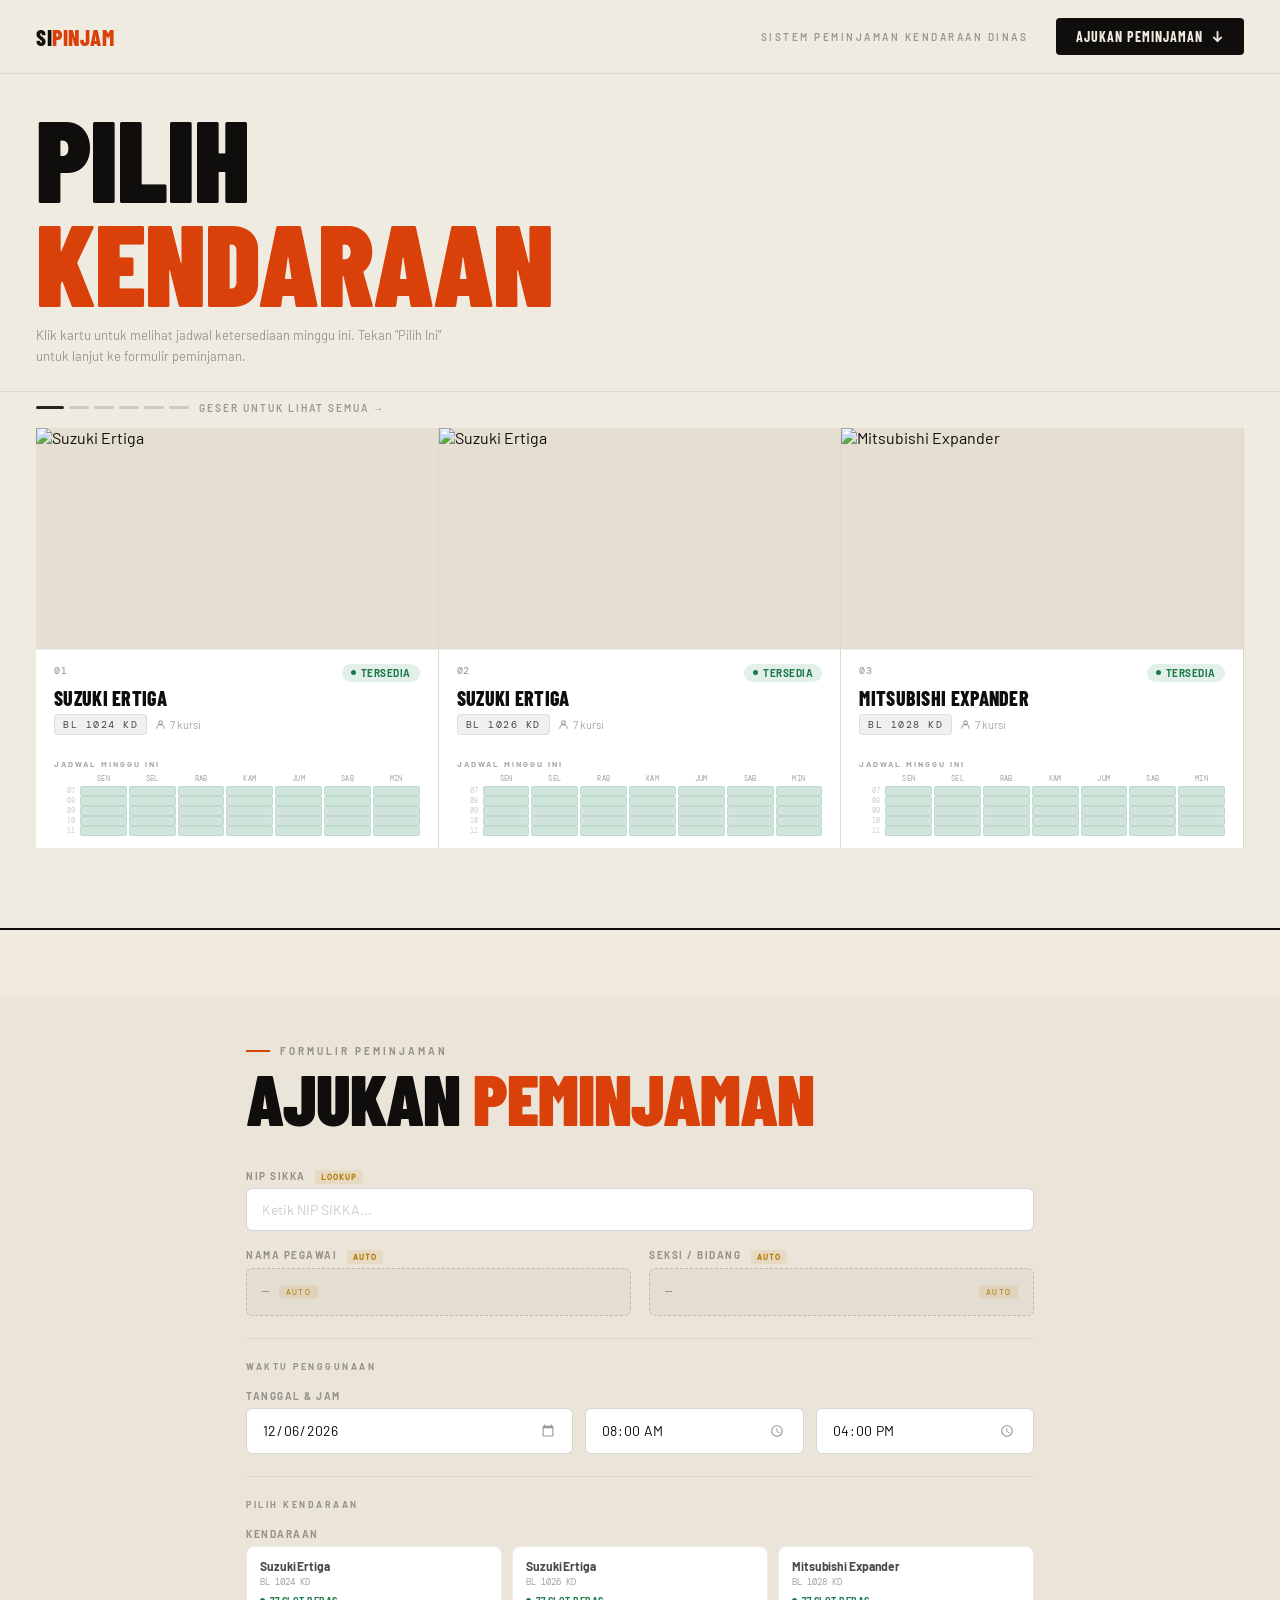
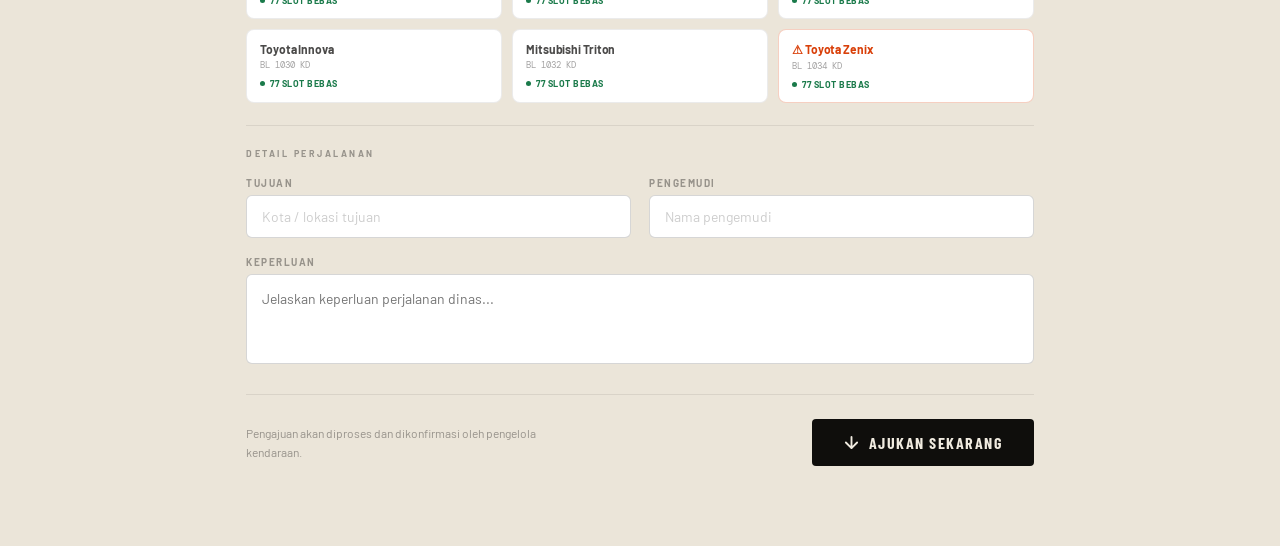
==== commit 3f039ef2: "Update index.html" ====
--- a/index.html
+++ b/index.html
@@ -4,7 +4,6 @@
 <meta charset="UTF-8">
 <meta name="viewport" content="width=device-width, initial-scale=1.0">
 <title>SIPINJAM — Sistem Peminjaman Kendaraan</title>
-<link href="https://fonts.googleapis.com/css2?family=Syne:wght@400;500;600;700;800&family=DM+Mono:wght@400;500&family=Inter:wght@300;400;500;600;700&display=swap" rel="stylesheet">
 <link rel="stylesheet" href="style.css">
 </head>
 <body>
@@ -13,67 +12,46 @@
 <section class="fleet-section" id="fleet">
   <header class="fleet-header">
     <div class="logo-mark">
-      <div class="logo-icon">SP</div>
       <div class="logo-text">SI<span>PINJAM</span></div>
     </div>
     <div class="header-right">
-      <div class="header-stats">
-        <div class="hstat">
-          <div class="hstat-num">6</div>
-          <div class="hstat-label">Unit</div>
-        </div>
-        <div class="hstat">
-          <div class="hstat-num">55</div>
-          <div class="hstat-label">Pegawai</div>
-        </div>
-        <div class="hstat">
-          <div class="hstat-num" id="week-label-fleet">—</div>
-          <div class="hstat-label">Minggu ini</div>
-        </div>
-      </div>
+      <span class="header-tagline">Sistem Peminjaman Kendaraan Dinas</span>
       <a href="#form" class="btn-form">
         Ajukan Peminjaman
-        <svg width="14" height="14" viewBox="0 0 14 14" fill="none">
-          <path d="M7 2v10M3 8l4 4 4-4" stroke="currentColor" stroke-width="1.8" stroke-linecap="round" stroke-linejoin="round"/>
+        <svg width="13" height="13" viewBox="0 0 14 14" fill="none">
+          <path d="M7 2v10M3 8l4 4 4-4" stroke="currentColor" stroke-width="2" stroke-linecap="round" stroke-linejoin="round"/>
         </svg>
       </a>
     </div>
   </header>
 
-  <div class="fleet-hero">
-    <div class="fleet-eyebrow">Armada Kendaraan Dinas</div>
-    <h1>PILIH <em>KENDARAAN</em></h1>
-    <p class="fleet-hero-sub">Klik kartu untuk melihat jadwal ketersediaan minggu ini, lalu pilih dan isi formulir peminjaman.</p>
+  <div class="fleet-hero pop-in">
+    <h1>
+      <span class="line1">PILIH</span>
+      <span class="line2">KENDARAAN</span>
+    </h1>
+    <p class="fleet-hero-sub">Klik kartu untuk melihat jadwal ketersediaan minggu ini. Tekan "Pilih Ini" untuk lanjut ke formulir peminjaman.</p>
   </div>
 
-  <div class="car-carousel" id="carCarousel"></div>
+  <div class="carousel-wrapper">
+    <div class="carousel-scroll-hint">
+      <div class="scroll-dots" id="scrollDots"></div>
+      Geser untuk lihat semua →
+    </div>
+    <div class="car-carousel" id="carCarousel"></div>
+  </div>
 </section>
 
 <!-- FORM -->
 <section class="form-section" id="form">
   <div class="form-topbar">
     <div class="logo-mark">
-      <div class="logo-icon">SP</div>
       <div class="logo-text">SI<span>PINJAM</span></div>
     </div>
     <div class="form-topbar-right">
-      <div class="form-topbar-stats">
-        <div class="tstat">
-          <div class="tstat-num">6</div>
-          <div class="tstat-label">Unit</div>
-        </div>
-        <div class="tstat">
-          <div class="tstat-num">55</div>
-          <div class="tstat-label">Pegawai</div>
-        </div>
-        <div class="tstat">
-          <div class="tstat-num" id="week-label">—</div>
-          <div class="tstat-label">Minggu ini</div>
-        </div>
-      </div>
       <a href="#fleet" class="btn-back">
-        <svg width="14" height="14" viewBox="0 0 14 14" fill="none">
-          <path d="M7 12V2M3 6l4-4 4 4" stroke="currentColor" stroke-width="1.8" stroke-linecap="round" stroke-linejoin="round"/>
+        <svg width="13" height="13" viewBox="0 0 14 14" fill="none">
+          <path d="M7 12V2M3 6l4-4 4 4" stroke="currentColor" stroke-width="2" stroke-linecap="round" stroke-linejoin="round"/>
         </svg>
         Lihat Armada
       </a>
@@ -81,26 +59,34 @@
   </div>
 
   <div class="form-body">
-    <div class="form-eyebrow">Formulir Peminjaman</div>
-    <h2 class="form-heading">AJUKAN <span>PEMINJAMAN</span></h2>
+    <div class="form-eyebrow pop-in">Formulir Peminjaman</div>
+    <h2 class="form-heading pop-in">AJUKAN <span>PEMINJAMAN</span></h2>
 
     <div class="form-grid">
-      <div class="form-group full">
-        <label class="form-label">Nama Peminjam</label>
+
+      <!-- NIP SIKKA INPUT — replaces nama search -->
+      <div class="form-group full pop-in">
+        <label class="form-label">NIP SIKKA <span class="auto-tag">LOOKUP</span></label>
         <div class="input-wrap">
-          <input type="text" id="namaInput" placeholder="Ketik nama pegawai..." autocomplete="off">
-          <div class="search-dropdown" id="searchDropdown"></div>
+          <input type="text" id="nipInput"
+                 placeholder="Ketik NIP SIKKA..."
+                 autocomplete="off"
+                 inputmode="numeric"
+                 maxlength="30">
         </div>
       </div>
 
-      <div class="form-group">
-        <label class="form-label">NIP <span class="auto-tag">AUTO</span></label>
-        <div class="auto-field" id="nipField">
-          <span class="auto-field-value" id="nipVal">—</span>
+      <div class="form-group pop-in">
+        <label class="form-label">Nama Pegawai <span class="auto-tag">AUTO</span></label>
+        <div class="auto-field" id="namaField">
+          <div>
+            <div class="nip-spinner" id="nipSpinner"></div>
+            <span class="auto-field-value" id="namaVal">—</span>
+          </div>
           <span class="auto-badge">AUTO</span>
         </div>
       </div>
-      <div class="form-group">
+      <div class="form-group pop-in">
         <label class="form-label">Seksi / Bidang <span class="auto-tag">AUTO</span></label>
         <div class="auto-field" id="seksiField">
           <span class="auto-field-value" id="seksiVal">—</span>
@@ -109,9 +95,9 @@
       </div>
 
       <hr class="form-divider">
-      <div class="form-section-label">Waktu Penggunaan</div>
-
-      <div class="form-group full">
+      <div class="form-section-label pop-in">Waktu Penggunaan</div>
+
+      <div class="form-group full pop-in">
         <label class="form-label">Tanggal &amp; Jam</label>
         <div class="datetime-row">
           <input type="date" id="tglPinjam">
@@ -121,38 +107,39 @@
       </div>
 
       <hr class="form-divider">
-      <div class="form-section-label">Pilih Kendaraan</div>
-
-      <div class="form-group full">
+      <div class="form-section-label pop-in">Pilih Kendaraan</div>
+
+      <div class="form-group full pop-in">
         <label class="form-label">Kendaraan</label>
         <div class="car-select-grid" id="carSelectGrid"></div>
       </div>
 
       <hr class="form-divider">
-      <div class="form-section-label">Detail Perjalanan</div>
-
-      <div class="form-group">
+      <div class="form-section-label pop-in">Detail Perjalanan</div>
+
+      <div class="form-group pop-in">
         <label class="form-label">Tujuan</label>
         <input type="text" id="tujuan" placeholder="Kota / lokasi tujuan">
       </div>
-      <div class="form-group">
+      <div class="form-group pop-in">
         <label class="form-label">Pengemudi</label>
         <input type="text" id="pengemudi" placeholder="Nama pengemudi">
       </div>
-      <div class="form-group full">
+      <div class="form-group full pop-in">
         <label class="form-label">Keperluan</label>
         <textarea id="keperluan" placeholder="Jelaskan keperluan perjalanan dinas..."></textarea>
       </div>
 
-      <div class="submit-row">
+      <div class="submit-row pop-in">
         <p class="submit-note">Pengajuan akan diproses dan dikonfirmasi oleh pengelola kendaraan.</p>
         <button class="btn-submit" onclick="submitForm()">
-          <svg width="16" height="16" viewBox="0 0 16 16" fill="none">
+          <svg width="15" height="15" viewBox="0 0 16 16" fill="none">
             <path d="M8 2v12M2 8l6 6 6-6" stroke="currentColor" stroke-width="2" stroke-linecap="round" stroke-linejoin="round"/>
           </svg>
           Ajukan Sekarang
         </button>
       </div>
+
     </div>
   </div>
 </section>
@@ -166,68 +153,11 @@
 </div>
 
 <script>
+// ─── CONFIG ─────────────────────────────────────────────
 const SUPABASE_URL = 'https://mjlkrhqndhvfogrqzksx.supabase.co';
 const SUPABASE_KEY = 'sb_publishable_p0JUgSQQFDE3I14pK53mOg_2YXf050m';
 
-const PEGAWAI = [
-  { nama: "Maulana Marzuki", nip: "197703031999031002", seksi: "Kepala Kantor" },
-  { nama: "Nico Amaros Sinulingga", nip: "198903072010121003", seksi: "Seksi Pelayanan" },
-  { nama: "Andi Hakim Lubis", nip: "198310312006021002", seksi: "Seksi Penjaminan Kualitas Data" },
-  { nama: "Hasanuddin Najib", nip: "198312152007011001", seksi: "Seksi Pemeriksaan, Penilaian, dan Penagihan" },
-  { nama: "Yasser Chalid", nip: "198311172004121001", seksi: "Seksi Pengawasan I" },
-  { nama: "Teguh Putra Syamsoeri", nip: "198812032009121002", seksi: "Seksi Pengawasan II" },
-  { nama: "Indra Budiman", nip: "198701282008121003", seksi: "Seksi Pengawasan IV" },
-  { nama: "Supriyambodo", nip: "197812182009011012", seksi: "Seksi Pengawasan V" },
-  { nama: "Yoga Sujoko", nip: "198709212008121002", seksi: "Subbagian Umum dan Kepatuhan Internal" },
-  { nama: "Arini Zahara", nip: "199501292018012002", seksi: "Seksi Pelayanan" },
-  { nama: "Arief Budiman", nip: "197905282005011001", seksi: "Seksi Pelayanan" },
-  { nama: "Darlis Pasaribu", nip: "199606042018011001", seksi: "Seksi Pelayanan" },
-  { nama: "Wahyu Darzenni", nip: "199609032015121001", seksi: "Seksi Pelayanan" },
-  { nama: "Arya Bagus Wibowo", nip: "200105042023021003", seksi: "Seksi Pelayanan" },
-  { nama: "Nazaruddin", nip: "199906102018121004", seksi: "Seksi Pelayanan" },
-  { nama: "Azhar Kharisma Putri Harahap", nip: "200102092019122001", seksi: "Seksi Pelayanan" },
-  { nama: "Zulvianne Dwi Ramadhani", nip: "199912102021012004", seksi: "Subbagian Umum dan Kepatuhan Internal" },
-  { nama: "Raihan Safira", nip: "199809222016122001", seksi: "Subbagian Umum dan Kepatuhan Internal" },
-  { nama: "Lutfi Harfis Anggono", nip: "199710292018011003", seksi: "Subbagian Umum dan Kepatuhan Internal" },
-  { nama: "Ardiansyah Kusuma Wardana", nip: "200104242023021002", seksi: "Subbagian Umum dan Kepatuhan Internal" },
-  { nama: "Ahmad Irfan Satrio", nip: "199911152019121003", seksi: "Subbagian Umum dan Kepatuhan Internal" },
-  { nama: "Muhammad Fythoo Allagan", nip: "199807012016121001", seksi: "Seksi Penjaminan Kualitas Data" },
-  { nama: "Muhammad Irfan Rakin", nip: "199808052018011002", seksi: "Seksi Penjaminan Kualitas Data" },
-  { nama: "Muhammad Hizrian", nip: "200005132019121003", seksi: "Seksi Penjaminan Kualitas Data" },
-  { nama: "Adam Martin Immanuel", nip: "200003112022011001", seksi: "Seksi Pemeriksaan, Penilaian, dan Penagihan" },
-  { nama: "Laksamana Muhammad Fariz", nip: "200203112025051001", seksi: "Seksi Pemeriksaan, Penilaian, dan Penagihan" },
-  { nama: "Siti Azizah", nip: "200006202022012001", seksi: "Seksi Pemeriksaan, Penilaian, dan Penagihan" },
-  { nama: "Darul Aulia", nip: "198805192010121001", seksi: "Seksi Pengawasan I" },
-  { nama: "Yusra Efendi", nip: "198001162003011001", seksi: "Seksi Pengawasan I" },
-  { nama: "Mulzakir", nip: "198507262007011001", seksi: "Seksi Pengawasan I" },
-  { nama: "Syahri Fauzi", nip: "199503032015021004", seksi: "Seksi Pengawasan I" },
-  { nama: "Ade Perdana", nip: "198703172008121003", seksi: "Seksi Pengawasan II" },
-  { nama: "Shafira Agustina", nip: "199708152019122003", seksi: "Seksi Pengawasan II" },
-  { nama: "Khairunnisa", nip: "199601062016122004", seksi: "Seksi Pengawasan II" },
-  { nama: "Tomohon Alan Walt Sagala", nip: "198007312001121004", seksi: "Seksi Pengawasan III" },
-  { nama: "Sudirman", nip: "197708222005011001", seksi: "Seksi Pengawasan III" },
-  { nama: "Muhammad Rifai Dalimunthe", nip: "199405172015021001", seksi: "Seksi Pengawasan III" },
-  { nama: "Rachmad Fibrian", nip: "198702042007011002", seksi: "Seksi Pengawasan IV" },
-  { nama: "Naufal Rahmatillah", nip: "199710152018121001", seksi: "Seksi Pengawasan IV" },
-  { nama: "Muhammad Riza Abdia", nip: "199809272016121001", seksi: "Seksi Pengawasan IV" },
-  { nama: "Ibrahim", nip: "197605101997031002", seksi: "Seksi Pengawasan V" },
-  { nama: "Putri Handayani", nip: "198505022004122002", seksi: "Seksi Pengawasan V" },
-  { nama: "Yusral Abdillah", nip: "198004112000031001", seksi: "Seksi Pengawasan V" },
-  { nama: "Rizaldy", nip: "197301062005011001", seksi: "Seksi Pengawasan V" },
-  { nama: "Dedie Suandi Z", nip: "197801012005011001", seksi: "Seksi Pemeriksaan, Penilaian, dan Penagihan" },
-  { nama: "Alif Iqram Rabiawal Sukirman", nip: "200006252023021001", seksi: "Seksi Pemeriksaan, Penilaian, dan Penagihan" },
-  { nama: "Indah Rahmadani Sihombing", nip: "199801182018122003", seksi: "Subbagian Umum dan Kepatuhan Internal" },
-  { nama: "Ariko Putranto", nip: "198305312003121001", seksi: "Seksi Pelayanan" },
-  { nama: "Toto Suprapto", nip: "197810242000121002", seksi: "Seksi Pelayanan" },
-  { nama: "Dini Amalia", nip: "199609252018012001", seksi: "Seksi Pelayanan" },
-  { nama: "Anissa Astri", nip: "199504082015022004", seksi: "Seksi Pelayanan" },
-  { nama: "Budi Rivai", nip: "198411062006021002", seksi: "Pemeriksa Pajak" },
-  { nama: "Imran Manik", nip: "198907292012101001", seksi: "Pemeriksa Pajak" },
-  { nama: "Adianto Lumbantobing", nip: "199607102018011001", seksi: "Pemeriksa Pajak" },
-  { nama: "Akhyar Rasyidi", nip: "199012182014111001", seksi: "Pemeriksa Pajak" },
-  { nama: "Ibnu Vataran Lubis", nip: "199508162015021004", seksi: "Pemeriksa Pajak" },
-];
-
+// ─── VEHICLES ───────────────────────────────────────────
 const STORAGE_BASE = `${SUPABASE_URL}/storage/v1/object/public/mobil-photos`;
 const MOBIL = [
   { id: 1, nama: "Suzuki Ertiga",        plat: "BL 1024 KD", kapasitas: 7, img: `${STORAGE_BASE}/ertiga-1024.jpg`   },
@@ -253,12 +183,22 @@
   return b;
 })();
 
+// ─── RENDER CARDS ───────────────────────────────────────
 function renderCards() {
   const carousel   = document.getElementById('carCarousel');
   const selectGrid = document.getElementById('carSelectGrid');
   carousel.innerHTML   = '';
   selectGrid.innerHTML = '';
 
+  // scroll dots
+  const dotsEl = document.getElementById('scrollDots');
+  dotsEl.innerHTML = '';
+  MOBIL.forEach((_, i) => {
+    const d = document.createElement('div');
+    d.className = 'scroll-dot' + (i === 0 ? ' active' : '');
+    dotsEl.appendChild(d);
+  });
+
   MOBIL.forEach((m, idx) => {
     let freeCount = 0;
     const totalSlots = DAYS.length * HOURS.length;
@@ -269,6 +209,14 @@
     card.className = 'car-card' + (m.darurat ? ' darurat' : '');
     card.id = `card-${m.id}`;
 
+    // Build heatmap rows for schedule strip on front
+    const stripRows = HOURS.slice(0, 5).map(h => `
+      <div class="strip-hour-row">
+        <div class="strip-hour-label">${h}</div>
+        ${DAYS.map((d, di) => `<div class="strip-cell ${BOOKINGS[m.id][di][h] ? 'booked' : 'free'}"></div>`).join('')}
+      </div>
+    `).join('');
+
     const schedRows = HOURS.map(h => `
       <div class="sched-hour-row">
         <div class="sched-hour-label">${h}</div>
@@ -278,32 +226,40 @@
 
     card.innerHTML = `
       <div class="card-inner">
+        <!-- FRONT -->
         <div class="card-face card-front">
           <div class="card-photo">
-            <img src="${m.img}" alt="${m.nama}" onerror="this.parentElement.style.background='#1c1c28'">
+            <img src="${m.img}" alt="${m.nama}"
+                 onerror="this.style.display='none';this.parentElement.innerHTML='<div class=\'card-photo-placeholder\'>Kendaraan</div>'">
           </div>
-          <div class="card-overlay"></div>
-          <div class="card-front-content">
-            <div class="card-top-row">
+          <div class="card-info">
+            <div class="card-info-top">
               <div class="card-num">${String(idx+1).padStart(2,'0')}</div>
               <div class="card-avail ${isFree ? 'free' : 'busy'}">${isFree ? 'Tersedia' : 'Sibuk'}</div>
             </div>
-            <div>
-              <div class="card-car-name">${m.darurat ? '⚠ ' : ''}${m.nama}</div>
-              <div class="card-car-meta">
-                <div class="card-plate">${m.plat}</div>
-                <div class="card-capacity">
-                  <svg width="11" height="11" viewBox="0 0 12 12" fill="none"><circle cx="6" cy="4" r="2" stroke="currentColor" stroke-width="1.3"/><path d="M2 10c0-2.2 1.8-4 4-4s4 1.8 4 4" stroke="currentColor" stroke-width="1.3" stroke-linecap="round"/></svg>
-                  ${m.kapasitas} kursi
-                </div>
-              </div>
-              <div class="card-hint">
-                <svg width="12" height="12" viewBox="0 0 12 12" fill="none"><path d="M9 6H3M6 3l3 3-3 3" stroke="currentColor" stroke-width="1.5" stroke-linecap="round" stroke-linejoin="round"/></svg>
-                Klik untuk lihat jadwal
+            <div class="card-car-name">${m.darurat ? '⚠ ' : ''}${m.nama}</div>
+            <div class="card-car-meta">
+              <div class="card-plate">${m.plat}</div>
+              <div class="card-capacity">
+                <svg width="11" height="11" viewBox="0 0 12 12" fill="none">
+                  <circle cx="6" cy="4" r="2" stroke="currentColor" stroke-width="1.3"/>
+                  <path d="M2 10c0-2.2 1.8-4 4-4s4 1.8 4 4" stroke="currentColor" stroke-width="1.3" stroke-linecap="round"/>
+                </svg>
+                ${m.kapasitas} kursi
               </div>
             </div>
           </div>
+          <div class="card-schedule-strip">
+            <div class="strip-title">Jadwal Minggu Ini</div>
+            <div class="strip-days-row">
+              <div></div>
+              ${DAYS.map(d => `<div class="strip-day-label">${d}</div>`).join('')}
+            </div>
+            ${stripRows}
+          </div>
         </div>
+
+        <!-- BACK -->
         <div class="card-face card-back">
           <div class="card-back-content">
             <div class="back-header">
@@ -311,8 +267,10 @@
                 <div class="back-car-name">${m.darurat ? '⚠ ' : ''}${m.nama}</div>
                 <div class="back-plate">${m.plat} · ${m.kapasitas} kursi</div>
               </div>
-              <div class="back-flip-btn" id="flipbtn-${m.id}">
-                <svg width="12" height="12" viewBox="0 0 12 12" fill="none"><path d="M3 6h6M6 9l3-3-3-3" stroke="currentColor" stroke-width="1.5" stroke-linecap="round" stroke-linejoin="round"/></svg>
+              <div class="back-flip-btn" id="flipbtn-${m.id}" title="Klik untuk balik">
+                <svg width="12" height="12" viewBox="0 0 12 12" fill="none">
+                  <path d="M3 6h6M6 3l3 3-3 3" stroke="currentColor" stroke-width="1.5" stroke-linecap="round" stroke-linejoin="round"/>
+                </svg>
               </div>
             </div>
             <div class="back-schedule-title">Jadwal Minggu Ini</div>
@@ -329,7 +287,9 @@
                 <div class="legend-chip"><div class="legend-chip-dot booked"></div>Terpakai</div>
               </div>
               <button class="back-select-btn" id="selbtn-${m.id}">
-                <svg width="11" height="11" viewBox="0 0 12 12" fill="none"><path d="M2 6h8M6 2l4 4-4 4" stroke="currentColor" stroke-width="1.6" stroke-linecap="round" stroke-linejoin="round"/></svg>
+                <svg width="11" height="11" viewBox="0 0 12 12" fill="none">
+                  <path d="M2 6h8M6 2l4 4-4 4" stroke="currentColor" stroke-width="1.6" stroke-linecap="round" stroke-linejoin="round"/>
+                </svg>
                 Pilih Ini
               </button>
             </div>
@@ -338,30 +298,81 @@
       </div>
     `;
 
-    // Click front = flip to back
+    // ── CLICK/TOUCH LOGIC ──────────────────────────────
+    // Tap on FRONT → flip to back
+    // Tap on BACK (not on buttons) → flip back to front
+    // flip btn → flip to front
+    // "Pilih Ini" → select + scroll to form
+
+    let touchStartX = 0;
+    let touchStartY = 0;
+    let touchMoved = false;
+
+    card.addEventListener('touchstart', (e) => {
+      touchStartX = e.touches[0].clientX;
+      touchStartY = e.touches[0].clientY;
+      touchMoved = false;
+    }, { passive: true });
+
+    card.addEventListener('touchmove', (e) => {
+      const dx = Math.abs(e.touches[0].clientX - touchStartX);
+      const dy = Math.abs(e.touches[0].clientY - touchStartY);
+      if (dx > 8 || dy > 8) touchMoved = true;
+    }, { passive: true });
+
+    card.addEventListener('touchend', (e) => {
+      if (touchMoved) return; // swipe, not tap
+      const target = e.target;
+      if (target.closest(`#flipbtn-${m.id}`) || target.closest(`#selbtn-${m.id}`)) return;
+      card.classList.toggle('flipped');
+    });
+
     card.addEventListener('click', (e) => {
-      if (e.target.closest(`#flipbtn-${m.id}`) || e.target.closest(`#selbtn-${m.id}`)) return;
-      if (!card.classList.contains('flipped')) card.classList.add('flipped');
-    });
-
-    // Flip back button
+      // skip if this was a touch event (touchend already handled it)
+      if (e.sourceCapabilities && !e.sourceCapabilities.firesTouchEvents) {
+        const target = e.target;
+        if (target.closest(`#flipbtn-${m.id}`) || target.closest(`#selbtn-${m.id}`)) return;
+        card.classList.toggle('flipped');
+      } else if (!('ontouchstart' in window)) {
+        // pure desktop
+        const target = e.target;
+        if (target.closest(`#flipbtn-${m.id}`) || target.closest(`#selbtn-${m.id}`)) return;
+        card.classList.toggle('flipped');
+      }
+    });
+
+    // Flip-back button
     card.querySelector(`#flipbtn-${m.id}`).addEventListener('click', (e) => {
       e.stopPropagation();
       card.classList.remove('flipped');
     });
-
-    // Select button
+    card.querySelector(`#flipbtn-${m.id}`).addEventListener('touchend', (e) => {
+      e.stopPropagation();
+      e.preventDefault();
+      card.classList.remove('flipped');
+    });
+
+    // "Pilih Ini" button — select car AND scroll to form
     card.querySelector(`#selbtn-${m.id}`).addEventListener('click', (e) => {
       e.stopPropagation();
       selectCarForm(m.id);
       document.getElementById('form').scrollIntoView({ behavior: 'smooth' });
     });
+    card.querySelector(`#selbtn-${m.id}`).addEventListener('touchend', (e) => {
+      e.stopPropagation();
+      e.preventDefault();
+      selectCarForm(m.id);
+      document.getElementById('form').scrollIntoView({ behavior: 'smooth' });
+    });
 
     carousel.appendChild(card);
 
-    // Form option
+    // Trigger scroll animation
+    setTimeout(() => card.classList.add('visible'), 50 + idx * 60);
+
+    // Form option tile
     const opt = document.createElement('div');
-    opt.className = 'car-option' + (m.darurat ? ' darurat' : '');
+    opt.className = 'car-option pop-in' + (m.darurat ? ' darurat' : '');
     opt.id = `caropt-${m.id}`;
     opt.innerHTML = `
       <div class="car-option-name">${m.darurat ? '⚠ ' : ''}${m.nama}</div>
@@ -371,6 +382,37 @@
     opt.addEventListener('click', () => selectCarForm(m.id));
     selectGrid.appendChild(opt);
   });
+
+  // Update scroll dots on carousel scroll
+  const carousel2 = document.getElementById('carCarousel');
+  carousel2.addEventListener('scroll', () => {
+    const cardW = carousel2.firstChild ? carousel2.firstChild.offsetWidth : 1;
+    const idx = Math.round(carousel2.scrollLeft / cardW);
+    document.querySelectorAll('.scroll-dot').forEach((d, i) => {
+      d.classList.toggle('active', i === idx);
+    });
+  });
+
+  // Enable drag-to-scroll on desktop
+  enableDragScroll(carousel2);
+}
+
+function enableDragScroll(el) {
+  let isDown = false, startX, scrollLeft;
+  el.addEventListener('mousedown', (e) => {
+    isDown = true; el.style.cursor = 'grabbing';
+    startX = e.pageX - el.offsetLeft;
+    scrollLeft = el.scrollLeft;
+  });
+  el.addEventListener('mouseleave', () => { isDown = false; el.style.cursor = 'grab'; });
+  el.addEventListener('mouseup',    () => { isDown = false; el.style.cursor = 'grab'; });
+  el.addEventListener('mousemove',  (e) => {
+    if (!isDown) return;
+    e.preventDefault();
+    const x = e.pageX - el.offsetLeft;
+    const walk = (x - startX) * 1.5;
+    el.scrollLeft = scrollLeft - walk;
+  });
 }
 
 let selectedCarId = null;
@@ -382,6 +424,70 @@
   document.getElementById(`card-${id}`).classList.add('selected-card');
 }
 
+// ─── NIP SIKKA LOOKUP ──────────────────────────────────
+// Debounced lookup from Supabase pegawai table
+let nipTimer = null;
+let resolvedNip = null; // stores confirmed nip after lookup
+let resolvedNama = null;
+let resolvedSeksi = null;
+
+const nipInput  = document.getElementById('nipInput');
+const namaVal   = document.getElementById('namaVal');
+const seksiVal  = document.getElementById('seksiVal');
+const namaField = document.getElementById('namaField');
+const seksiField= document.getElementById('seksiField');
+const spinner   = document.getElementById('nipSpinner');
+
+function resetLookup() {
+  resolvedNip  = null;
+  resolvedNama = null;
+  resolvedSeksi= null;
+  namaVal.textContent  = '—';
+  seksiVal.textContent = '—';
+  namaField.classList.remove('filled');
+  seksiField.classList.remove('filled');
+  spinner.classList.remove('active');
+}
+
+nipInput.addEventListener('input', function() {
+  clearTimeout(nipTimer);
+  const val = this.value.trim();
+  if (!val) { resetLookup(); return; }
+
+  spinner.classList.add('active');
+  namaVal.textContent  = '…';
+  seksiVal.textContent = '…';
+
+  nipTimer = setTimeout(async () => {
+    try {
+      const url = `${SUPABASE_URL}/rest/v1/pegawai?nip_sikka=eq.${encodeURIComponent(val)}&select=nama,seksi&limit=1`;
+      const res = await fetch(url, {
+        headers: { 'apikey': SUPABASE_KEY, 'Authorization': `Bearer ${SUPABASE_KEY}` }
+      });
+      const data = await res.json();
+      spinner.classList.remove('active');
+      if (data && data.length > 0) {
+        const p = data[0];
+        resolvedNip   = val;
+        resolvedNama  = p.nama;
+        resolvedSeksi = p.seksi;
+        namaVal.textContent  = p.nama;
+        seksiVal.textContent = p.seksi;
+        namaField.classList.add('filled');
+        seksiField.classList.add('filled');
+      } else {
+        resetLookup();
+        namaVal.textContent  = 'NIP tidak ditemukan';
+        seksiVal.textContent = '—';
+      }
+    } catch(e) {
+      spinner.classList.remove('active');
+      namaVal.textContent = 'Gagal lookup';
+    }
+  }, 600);
+});
+
+// ─── DATE DEFAULTS ─────────────────────────────────────
 function setWeekLabel() {
   const today = new Date();
   const mon = new Date(today);
@@ -389,9 +495,6 @@
   const sun = new Date(mon);
   sun.setDate(mon.getDate() + 6);
   const fmt = d => `${d.getDate()}/${d.getMonth()+1}`;
-  const label = `${fmt(mon)}–${fmt(sun)}`;
-  document.getElementById('week-label').textContent       = label;
-  document.getElementById('week-label-fleet').textContent = label;
 }
 
 function setDateDefault() {
@@ -404,53 +507,11 @@
   document.getElementById('jamSelesai').value = '16:00';
 }
 
-const namaInput = document.getElementById('namaInput');
-const dropdown  = document.getElementById('searchDropdown');
-
-namaInput.addEventListener('input', function() {
-  const q = this.value.toLowerCase().trim();
-  if (!q) { dropdown.classList.remove('show'); return; }
-  const matches = PEGAWAI.filter(p => p.nama.toLowerCase().includes(q)).slice(0, 8);
-  if (!matches.length) { dropdown.classList.remove('show'); return; }
-  dropdown.innerHTML = matches.map(p => `
-    <div class="dropdown-item" data-nama="${p.nama.replace(/"/g,'&quot;')}">
-      <div class="dropdown-name">${highlight(p.nama, q)}</div>
-      <div class="dropdown-meta">${p.nip} · ${p.seksi}</div>
-    </div>
-  `).join('');
-  dropdown.classList.add('show');
-  dropdown.querySelectorAll('.dropdown-item').forEach(item => {
-    const fn = (e) => { e.preventDefault(); e.stopPropagation(); selectPegawai(item.dataset.nama); };
-    item.addEventListener('mousedown', fn);
-    item.addEventListener('touchstart', fn, { passive: false });
-  });
-});
-
-function highlight(str, q) {
-  const idx = str.toLowerCase().indexOf(q);
-  if (idx < 0) return str;
-  return str.slice(0,idx) + `<strong style="color:#a29bfe">${str.slice(idx,idx+q.length)}</strong>` + str.slice(idx+q.length);
-}
-
-document.addEventListener('click', e => {
-  if (!e.target.closest('.input-wrap')) dropdown.classList.remove('show');
-});
-
-function selectPegawai(nama) {
-  namaInput.value = nama;
-  dropdown.classList.remove('show');
-  const p = PEGAWAI.find(x => x.nama === nama);
-  if (!p) return;
-  document.getElementById('nipVal').textContent   = p.nip;
-  document.getElementById('seksiVal').textContent = p.seksi;
-  document.getElementById('nipField').classList.add('filled');
-  document.getElementById('seksiField').classList.add('filled');
-}
-
+// ─── SUBMIT FORM ───────────────────────────────────────
 async function submitForm() {
-  const nama       = namaInput.value.trim();
-  const nip        = document.getElementById('nipVal').textContent;
-  const seksi      = document.getElementById('seksiVal').textContent;
+  const nip        = nipInput.value.trim();
+  const nama       = resolvedNama;
+  const seksi      = resolvedSeksi;
   const tgl        = document.getElementById('tglPinjam').value;
   const jamMulai   = document.getElementById('jamMulai').value;
   const jamSelesai = document.getElementById('jamSelesai').value;
@@ -458,23 +519,39 @@
   const pengemudi  = document.getElementById('pengemudi').value.trim();
   const keperluan  = document.getElementById('keperluan').value.trim();
 
-  if (!nama || nip === '—') { alert('Pilih nama pegawai dari daftar terlebih dahulu.'); return; }
-  if (!tgl)                  { alert('Isi tanggal pinjam.'); return; }
-  if (!selectedCarId)        { alert('Pilih kendaraan terlebih dahulu.'); return; }
+  if (!resolvedNama || !resolvedNip) { alert('NIP SIKKA tidak ditemukan. Pastikan NIP benar dan coba lagi.'); return; }
+  if (!tgl)                          { alert('Isi tanggal pinjam.'); return; }
+  if (!selectedCarId)                { alert('Pilih kendaraan terlebih dahulu.'); return; }
 
   const mobil = MOBIL.find(m => m.id === selectedCarId);
   const btn   = document.querySelector('.btn-submit');
   btn.disabled    = true;
   btn.textContent = 'Mengirim...';
 
-  const payload = { nama, nip, seksi, tanggal: tgl, jam_mulai: jamMulai, jam_selesai: jamSelesai,
-    kendaraan: mobil.nama, plat: mobil.plat, tujuan, pengemudi, keperluan, status: 'Pending' };
+  const payload = {
+    nip_sikka: resolvedNip,
+    nama,
+    seksi,
+    tanggal: tgl,
+    jam_mulai: jamMulai,
+    jam_selesai: jamSelesai,
+    kendaraan: mobil.nama,
+    plat: mobil.plat,
+    tujuan,
+    pengemudi,
+    keperluan,
+    status: 'Pending'
+  };
 
   try {
     const res = await fetch(`${SUPABASE_URL}/rest/v1/bookings`, {
       method: 'POST',
-      headers: { 'Content-Type': 'application/json', 'apikey': SUPABASE_KEY,
-        'Authorization': `Bearer ${SUPABASE_KEY}`, 'Prefer': 'return=minimal' },
+      headers: {
+        'Content-Type': 'application/json',
+        'apikey': SUPABASE_KEY,
+        'Authorization': `Bearer ${SUPABASE_KEY}`,
+        'Prefer': 'return=minimal'
+      },
       body: JSON.stringify(payload)
     });
     if (!res.ok) { const err = await res.text(); throw new Error(err); }
@@ -484,11 +561,9 @@
     document.getElementById('toast').classList.add('show');
     setTimeout(() => document.getElementById('toast').classList.remove('show'), 4500);
 
-    namaInput.value = '';
-    document.getElementById('nipVal').textContent   = '—';
-    document.getElementById('seksiVal').textContent = '—';
-    document.getElementById('nipField').classList.remove('filled');
-    document.getElementById('seksiField').classList.remove('filled');
+    // Reset form
+    nipInput.value = '';
+    resetLookup();
     document.getElementById('tujuan').value    = '';
     document.getElementById('pengemudi').value = '';
     document.getElementById('keperluan').value = '';
@@ -501,10 +576,15 @@
     alert('Gagal mengirim: ' + err.message);
   } finally {
     btn.disabled = false;
-    btn.innerHTML = `<svg width="16" height="16" viewBox="0 0 16 16" fill="none"><path d="M8 2v12M2 8l6 6 6-6" stroke="currentColor" stroke-width="2" stroke-linecap="round" stroke-linejoin="round"/></svg> Ajukan Sekarang`;
+    btn.innerHTML = `
+      <svg width="15" height="15" viewBox="0 0 16 16" fill="none">
+        <path d="M8 2v12M2 8l6 6 6-6" stroke="currentColor" stroke-width="2" stroke-linecap="round" stroke-linejoin="round"/>
+      </svg>
+      Ajukan Sekarang`;
   }
 }
 
+// ─── LOAD BOOKINGS ─────────────────────────────────────
 async function loadBookings() {
   try {
     const today = new Date();
@@ -526,32 +606,46 @@
       if (diffDays < 0 || diffDays > 6) return;
       const startH = parseInt(b.jam_mulai.split(':')[0]);
       const endH   = parseInt(b.jam_selesai.split(':')[0]);
-      HOURS.forEach(h => { const hNum = parseInt(h); if (hNum >= startH && hNum < endH) BOOKINGS[mobil.id][diffDays][h] = true; });
-    });
-  } catch (e) { console.warn('Gagal load bookings:', e); }
-}
-
+      HOURS.forEach(h => {
+        const hNum = parseInt(h);
+        if (hNum >= startH && hNum < endH) BOOKINGS[mobil.id][diffDays][h] = true;
+      });
+    });
+  } catch(e) { console.warn('Gagal load bookings:', e); }
+}
+
+// ─── SCROLL-IN ANIMATION (Intersection Observer) ────────
+function initScrollAnimations() {
+  const observer = new IntersectionObserver((entries) => {
+    entries.forEach(entry => {
+      if (entry.isIntersecting) {
+        entry.target.classList.add('visible');
+        observer.unobserve(entry.target);
+      }
+    });
+  }, { threshold: 0.12, rootMargin: '0px 0px -40px 0px' });
+
+  document.querySelectorAll('.pop-in').forEach(el => observer.observe(el));
+}
+
+// ─── INIT ───────────────────────────────────────────────
 setWeekLabel();
 setDateDefault();
-loadBookings().then(() => renderCards());
+loadBookings().then(() => {
+  renderCards();
+  // Give DOM a tick before observing
+  requestAnimationFrame(() => initScrollAnimations());
+});
+
+// Auto-refresh every 60s
 setInterval(() => {
-  MOBIL.forEach(m => { DAYS.forEach((d,di) => { HOURS.forEach(h => { BOOKINGS[m.id][di][h] = false; }); }); });
+  MOBIL.forEach(m => {
+    DAYS.forEach((d, di) => {
+      HOURS.forEach(h => { BOOKINGS[m.id][di][h] = false; });
+    });
+  });
   loadBookings().then(() => renderCards());
 }, 60000);
-
-// Scroll reveal animation
-const observer = new IntersectionObserver((entries) => {
-  entries.forEach(entry => {
-    if (entry.isIntersecting) {
-      entry.target.classList.add('visible');
-    }
-  });
-}, { threshold: 0.15 });
-
-setTimeout(() => {
-  document.querySelectorAll('.car-card').forEach(card => observer.observe(card));
-}, 300);
-
 </script>
 </body>
 </html>
--- a/style.css
+++ b/style.css
@@ -1,42 +1,42 @@
+/* ═══════════════════════════════════════
+   SIPINJAM — Sistem Peminjaman Kendaraan
+   style.css — separated stylesheet
+   Theme: Light editorial / magazine
+═══════════════════════════════════════ */
+
+@import url('https://fonts.googleapis.com/css2?family=Barlow+Condensed:ital,wght@0,400;0,600;0,700;0,800;0,900;1,700&family=Barlow:wght@400;500;600;700&family=DM+Mono:wght@400;500&display=swap');
 
 :root {
-  --bg:          #f5f7fb;
-  --bg2:         #eef2ff;
+  --bg:          #f0ebe0;
+  --bg2:         #ebe5d9;
   --surface:     #ffffff;
-  --surface2:    #f8fafc;
-  --border:      rgba(255,255,255,0.07);
-  --border2:     rgba(255,255,255,0.13);
-  --ink:         #111827;
-  --ink2:        rgba(17,24,39,0.78);
-  --muted:       rgba(17,24,39,0.45);
-  --accent:      #2563eb;
-  --accent2:     #60a5fa;
-  --accent-glow: rgba(37,99,235,0.18);
-  --green:       #00cec9;
-  --green-dim:   rgba(0,206,201,0.15);
-  --red:         #e17055;
-  --red-dim:     rgba(225,112,85,0.15);
-  --amber:       #fdcb6e;
-  --amber-dim:   rgba(253,203,110,0.12);
-  --r: 14px;
-  --r2: 22px;
-}
+  --surface2:    #f7f3ec;
+  --border:      rgba(0,0,0,0.08);
+  --border2:     rgba(0,0,0,0.16);
+  --ink:         #0f0e0c;
+  --ink2:        rgba(15,14,12,0.75);
+  --muted:       rgba(15,14,12,0.38);
+  --accent:      #d9400a;   /* bold red-orange from screenshot */
+  --accent2:     #b83008;
+  --accent-glow: rgba(217,64,10,0.25);
+  --green:       #1a7a4a;
+  --green-dim:   rgba(26,122,74,0.12);
+  --red:         #d9400a;
+  --red-dim:     rgba(217,64,10,0.1);
+  --amber:       #b87a00;
+  --amber-dim:   rgba(184,122,0,0.1);
+  --r: 10px;
+  --r2: 16px;
+}
+
 *, *::before, *::after { margin: 0; padding: 0; box-sizing: border-box; }
 html { scroll-behavior: smooth; }
 body {
-  font-family: 'Inter', sans-serif;
+  font-family: 'Barlow', sans-serif;
   background: var(--bg);
   color: var(--ink);
   overflow-x: hidden;
   -webkit-font-smoothing: antialiased;
-}
-body::before {
-  content: '';
-  position: fixed;
-  inset: 0;
-  background-image: url("data:image/svg+xml,%3Csvg viewBox='0 0 512 512' xmlns='http://www.w3.org/2000/svg'%3E%3Cfilter id='n'%3E%3CfeTurbulence type='fractalNoise' baseFrequency='0.75' numOctaves='4' stitchTiles='stitch'/%3E%3C/filter%3E%3Crect width='100%25' height='100%25' filter='url(%23n)' opacity='0.025'/%3E%3C/svg%3E");
-  pointer-events: none;
-  z-index: 9999;
 }
 
 /* ═══════════ FLEET SECTION ═══════════ */
@@ -46,19 +46,10 @@
   background: var(--bg);
   position: relative;
 }
-.fleet-section::before {
-  content: '';
-  position: absolute;
-  top: -200px; left: 50%;
-  transform: translateX(-50%);
-  width: 900px; height: 600px;
-  background: radial-gradient(ellipse, rgba(108,92,231,0.1) 0%, transparent 70%);
-  pointer-events: none;
-}
 
 /* HEADER */
 .fleet-header {
-  padding: 26px 40px;
+  padding: 18px 36px;
   display: flex;
   align-items: center;
   justify-content: space-between;
@@ -68,105 +59,119 @@
   border-bottom: 1px solid var(--border);
 }
 .logo-mark { display: flex; align-items: center; gap: 10px; }
-.logo-icon {
-  width: 36px; height: 36px;
-  background: var(--accent);
-  border-radius: 10px;
-  display: flex; align-items: center; justify-content: center;
-  font-family: 'Syne', sans-serif;
-  font-weight: 800; font-size: 13px;
-  color: white;
-}
 .logo-text {
-  font-family: 'Syne', sans-serif;
-  font-weight: 700; font-size: 18px;
-  letter-spacing: -0.5px;
-}
-.logo-text span { color: var(--accent2); }
+  font-family: 'Barlow Condensed', sans-serif;
+  font-weight: 800; font-size: 22px;
+  letter-spacing: 0.5px; text-transform: uppercase;
+  color: var(--ink);
+}
+.logo-text span { color: var(--accent); }
 .header-right { display: flex; align-items: center; gap: 28px; }
-.header-stats { display: flex; gap: 22px; }
-.hstat { text-align: right; }
-.hstat-num {
-  font-family: 'Syne', sans-serif;
-  font-weight: 700; font-size: 20px;
-  letter-spacing: -0.8px; line-height: 1;
-}
-.hstat-label { font-size: 10px; color: var(--muted); margin-top: 2px; }
+.header-tagline {
+  font-size: 10px; font-weight: 600;
+  letter-spacing: 2.5px; text-transform: uppercase;
+  color: var(--muted);
+}
 .btn-form {
   display: inline-flex; align-items: center; gap: 8px;
   padding: 10px 20px;
-  background: var(--accent);
-  color: white; border-radius: var(--r);
-  font-size: 13px; font-weight: 600;
-  text-decoration: none; letter-spacing: -0.2px;
-  transition: all .25s cubic-bezier(.34,1.4,.64,1);
-}
-.btn-form:hover { transform: translateY(-2px); box-shadow: 0 8px 24px var(--accent-glow); }
+  background: var(--ink);
+  color: var(--bg); border-radius: 4px;
+  font-family: 'Barlow Condensed', sans-serif;
+  font-size: 14px; font-weight: 700; letter-spacing: 1px;
+  text-decoration: none; text-transform: uppercase;
+  transition: all .2s;
+}
+.btn-form:hover { background: var(--accent); transform: translateY(-1px); }
 
 /* HERO */
 .fleet-hero {
-  padding: 56px 40px 36px;
+  padding: 32px 36px 24px;
   position: relative; z-index: 2;
-}
-.fleet-eyebrow {
-  font-size: 11px; font-weight: 500;
-  letter-spacing: 2.5px; text-transform: uppercase;
-  color: var(--accent2); margin-bottom: 14px;
+  border-bottom: 1px solid var(--border);
+}
+.fleet-hero h1 {
+  font-family: 'Barlow Condensed', sans-serif;
+  font-weight: 900;
+  font-size: clamp(56px, 9vw, 120px);
+  line-height: 0.9; letter-spacing: -1px;
+  text-transform: uppercase;
+}
+.fleet-hero h1 .line1 { color: var(--ink); display: block; }
+.fleet-hero h1 .line2 { color: var(--accent); display: block; }
+.fleet-hero-sub {
+  margin-top: 12px; font-size: 13px;
+  color: var(--muted); max-width: 420px; line-height: 1.6;
+}
+
+/* CAROUSEL TRACK */
+.carousel-wrapper {
+  position: relative; overflow: hidden;
+  padding: 0 36px;
+}
+.carousel-scroll-hint {
   display: flex; align-items: center; gap: 10px;
-}
-.fleet-eyebrow::before { content: ''; width: 26px; height: 1px; background: var(--accent); }
-.fleet-hero h1 {
-  font-family: 'Syne', sans-serif;
-  font-weight: 800;
-  font-size: clamp(40px, 6vw, 78px);
-  line-height: 1; letter-spacing: -3px;
-}
-.fleet-hero h1 em {
-  font-style: normal;
-  color: transparent;
-  -webkit-text-stroke: 1.5px rgba(255,255,255,0.3);
-}
-.fleet-hero-sub {
-  margin-top: 14px; font-size: 14px;
-  color: var(--muted); max-width: 380px; line-height: 1.6;
-}
-
-/* GRID */
+  padding: 10px 0 14px;
+  font-size: 10px; font-weight: 600; letter-spacing: 2px;
+  text-transform: uppercase; color: var(--muted);
+}
+.scroll-dots { display: flex; gap: 5px; align-items: center; }
+.scroll-dot {
+  width: 20px; height: 3px; border-radius: 2px;
+  background: var(--ink); opacity: 0.15;
+  transition: opacity .3s, width .3s;
+}
+.scroll-dot.active { opacity: 0.9; width: 28px; }
+
 .car-carousel {
-  display: grid;
-  grid-template-columns: repeat(3, 1fr);
-  gap: 18px; padding: 0 40px;
-  position: relative; z-index: 2;
-}
+  display: flex;
+  gap: 0;
+  overflow-x: auto;
+  scroll-snap-type: x mandatory;
+  -webkit-overflow-scrolling: touch;
+  scrollbar-width: none;
+  cursor: grab;
+}
+.car-carousel::-webkit-scrollbar { display: none; }
+.car-carousel:active { cursor: grabbing; }
 
 /* ═══════════ FLIP CARD ═══════════ */
 .car-card {
   perspective: 1200px;
-  height: 390px; cursor: pointer;
-  animation: cardIn .5s cubic-bezier(.22,1,.36,1) both;
-}
-.car-card:nth-child(1){animation-delay:.04s}
-.car-card:nth-child(2){animation-delay:.09s}
-.car-card:nth-child(3){animation-delay:.14s}
-.car-card:nth-child(4){animation-delay:.19s}
-.car-card:nth-child(5){animation-delay:.24s}
-.car-card:nth-child(6){animation-delay:.29s}
-@keyframes cardIn {
-  from { opacity:0; transform:translateY(28px) scale(0.97); }
-  to   { opacity:1; transform:translateY(0) scale(1); }
-}
+  min-width: calc(33.333% - 1px);
+  width: calc(33.333%);
+  height: 420px;
+  flex-shrink: 0;
+  cursor: pointer;
+  scroll-snap-align: start;
+  border-right: 1px solid var(--border);
+  /* scroll-in animation */
+  opacity: 0;
+  transform: translateY(32px);
+  transition: opacity .55s cubic-bezier(.22,1,.36,1), transform .55s cubic-bezier(.22,1,.36,1);
+}
+.car-card.visible {
+  opacity: 1;
+  transform: translateY(0);
+}
+.car-card:nth-child(1){ transition-delay: .04s; }
+.car-card:nth-child(2){ transition-delay: .10s; }
+.car-card:nth-child(3){ transition-delay: .16s; }
+.car-card:nth-child(4){ transition-delay: .22s; }
+.car-card:nth-child(5){ transition-delay: .28s; }
+.car-card:nth-child(6){ transition-delay: .34s; }
+
 .card-inner {
   position: relative;
   width: 100%; height: 100%;
   transform-style: preserve-3d;
   transition: transform .72s cubic-bezier(.645,.045,.355,1);
-  border-radius: var(--r2);
-}
+}
+/* CRITICAL FIX: flipped = show back; click back to unflip */
 .car-card.flipped .card-inner { transform: rotateY(180deg); }
 
 .card-face {
   position: absolute; inset: 0;
-  border-radius: var(--r2);
   backface-visibility: hidden;
   -webkit-backface-visibility: hidden;
   overflow: hidden;
@@ -174,54 +179,46 @@
 
 /* FRONT */
 .card-front {
-  background: var(--surface);
-  border: 1px solid var(--border);
-  transition: box-shadow .3s;
-}
-.car-card:hover .card-front { box-shadow: 0 20px 60px rgba(0,0,0,0.5); }
-.card-photo { position: absolute; inset: 0; overflow: hidden; }
+  background: var(--surface2);
+  display: flex; flex-direction: column;
+}
+.card-photo { flex: 1; overflow: hidden; position: relative; background: #e5dfd2; }
 .card-photo img {
   width: 100%; height: 100%;
   object-fit: cover; object-position: center 55%;
   display: block;
   transition: transform .7s cubic-bezier(.25,.46,.45,.94);
 }
-.car-card:hover .card-photo img { transform: scale(1.07); }
-.card-overlay {
-  position: absolute; inset: 0;
-  background: linear-gradient(
-    to bottom,
-    rgba(10,10,15,0.12) 0%,
-    rgba(10,10,15,0.05) 35%,
-    rgba(10,10,15,0.72) 68%,
-    rgba(10,10,15,0.96) 100%
-  );
-}
-.card-front-content {
-  position: absolute; inset: 0; padding: 20px;
-  display: flex; flex-direction: column;
-  justify-content: space-between; z-index: 2;
-}
-.card-top-row { display: flex; justify-content: space-between; align-items: flex-start; }
+.car-card:hover .card-photo img { transform: scale(1.05); }
+.card-photo-placeholder {
+  width: 100%; height: 100%;
+  display: flex; align-items: center; justify-content: center;
+  color: var(--muted); font-size: 12px; letter-spacing: 1px;
+  font-family: 'DM Mono', monospace;
+}
+
+.card-info {
+  padding: 14px 18px 16px;
+  background: var(--surface);
+  border-top: 1px solid var(--border);
+  display: flex; flex-direction: column; gap: 6px;
+}
+.card-info-top {
+  display: flex; justify-content: space-between; align-items: flex-start;
+}
 .card-num {
   font-family: 'DM Mono', monospace;
-  font-size: 11px; font-weight: 500;
-  color: rgba(255,255,255,0.6);
-  background: rgba(0,0,0,0.45);
-  backdrop-filter: blur(10px);
-  padding: 5px 10px; border-radius: 8px;
-  letter-spacing: 1px;
-  border: 1px solid rgba(255,255,255,0.1);
+  font-size: 10px; color: var(--muted);
+  font-weight: 500; letter-spacing: 0.5px;
 }
 .card-avail {
-  display: flex; align-items: center; gap: 6px;
-  font-size: 10.5px; font-weight: 600;
-  padding: 5px 11px; border-radius: 20px;
-  backdrop-filter: blur(10px);
-  border: 1px solid rgba(255,255,255,0.12);
-}
-.card-avail.free { background: rgba(0,206,201,0.22); color: #00cec9; }
-.card-avail.busy { background: rgba(225,112,85,0.22); color: #e17055; }
+  display: flex; align-items: center; gap: 5px;
+  font-size: 10px; font-weight: 700;
+  padding: 3px 9px; border-radius: 20px;
+  letter-spacing: 0.5px; text-transform: uppercase;
+}
+.card-avail.free { background: var(--green-dim); color: var(--green); }
+.card-avail.busy { background: var(--red-dim); color: var(--red); }
 .card-avail::before {
   content: ''; width: 5px; height: 5px;
   border-radius: 50%; background: currentColor;
@@ -232,53 +229,79 @@
   50% { opacity:0.5; transform:scale(0.7); }
 }
 .card-car-name {
-  font-family: 'Syne', sans-serif;
-  font-weight: 700; font-size: 22px;
-  color: white; letter-spacing: -0.7px; line-height: 1.1;
-  margin-bottom: 8px;
-  text-shadow: 0 2px 12px rgba(0,0,0,0.5);
+  font-family: 'Barlow Condensed', sans-serif;
+  font-weight: 800; font-size: 20px;
+  color: var(--ink); letter-spacing: 0.3px; line-height: 1;
+  text-transform: uppercase;
 }
 .card-car-meta { display: flex; align-items: center; gap: 8px; flex-wrap: wrap; }
 .card-plate {
   font-family: 'DM Mono', monospace;
-  font-size: 11px; color: rgba(255,255,255,0.7);
-  background: rgba(255,255,255,0.1);
-  backdrop-filter: blur(8px);
-  border: 1px solid rgba(255,255,255,0.15);
-  padding: 4px 10px; border-radius: 6px; letter-spacing: 1.5px;
+  font-size: 10px; color: var(--ink2);
+  background: rgba(0,0,0,0.06);
+  border: 1px solid var(--border);
+  padding: 3px 8px; border-radius: 4px; letter-spacing: 1.5px;
 }
 .card-capacity {
-  font-size: 11px; color: rgba(255,255,255,0.5);
+  font-size: 11px; color: var(--muted);
   display: flex; align-items: center; gap: 4px;
 }
 .card-hint {
   display: flex; align-items: center; gap: 5px;
-  font-size: 10px; color: rgba(255,255,255,0.32);
-  margin-top: 10px; letter-spacing: 0.2px;
-}
-.card-hint svg { animation: hintRotate 2.5s ease-in-out infinite; }
-@keyframes hintRotate {
-  0%,100%{transform:rotate(0deg) translateX(0)} 50%{transform:rotate(0deg) translateX(3px)}
-}
-
-/* Darurat glow */
-.car-card.darurat .card-front {
-  box-shadow: 0 0 0 1px rgba(225,112,85,0.45), 0 0 30px rgba(225,112,85,0.12);
-}
-.car-card.darurat .card-overlay {
-  background: linear-gradient(to bottom,rgba(100,15,0,0.2) 0%,rgba(10,10,15,0.05) 35%,rgba(70,8,0,0.85) 68%,rgba(30,4,0,0.97) 100%);
-}
+  font-size: 10px; color: var(--muted);
+  letter-spacing: 0.5px;
+}
+
+/* Darurat */
+.car-card.darurat .card-front { border-top: 3px solid var(--accent); }
+
+/* SCHEDULE STRIP on front (like screenshot) */
+.card-schedule-strip {
+  padding: 8px 18px 12px;
+  background: var(--surface);
+}
+.strip-title {
+  font-size: 8px; font-weight: 700;
+  letter-spacing: 2px; text-transform: uppercase;
+  color: var(--muted); margin-bottom: 5px;
+}
+.strip-days-row {
+  display: grid;
+  grid-template-columns: 24px repeat(7, 1fr);
+  gap: 2px; margin-bottom: 3px;
+}
+.strip-day-label {
+  font-family: 'DM Mono', monospace;
+  font-size: 7px; color: var(--muted);
+  text-align: center; letter-spacing: 0.3px;
+  text-transform: uppercase;
+}
+.strip-hour-row {
+  display: grid;
+  grid-template-columns: 24px repeat(7, 1fr);
+  gap: 2px;
+}
+.strip-hour-label {
+  font-family: 'DM Mono', monospace;
+  font-size: 6.5px; color: rgba(0,0,0,0.2);
+  text-align: right; padding-right: 3px;
+  display: flex; align-items: center; justify-content: flex-end;
+}
+.strip-cell {
+  height: 10px; border-radius: 2px;
+}
+.strip-cell.free   { background: rgba(26,122,74,0.2);  border: 1px solid rgba(26,122,74,0.1); }
+.strip-cell.booked { background: rgba(217,64,10,0.22); border: 1px solid rgba(217,64,10,0.1); }
 
 /* BACK */
 .card-back {
   transform: rotateY(180deg);
   background: var(--surface);
-  border: 1px solid rgba(108,92,231,0.28);
-  box-shadow: 0 0 50px rgba(108,92,231,0.08);
+  border: 1px solid var(--border2);
 }
 .card-back-content {
   position: absolute; inset: 0; padding: 18px;
-  display: flex; flex-direction: column; gap: 12px;
+  display: flex; flex-direction: column; gap: 10px;
   overflow: hidden;
 }
 .back-header {
@@ -286,9 +309,10 @@
   align-items: flex-start; flex-shrink: 0;
 }
 .back-car-name {
-  font-family: 'Syne', sans-serif;
-  font-weight: 700; font-size: 14px;
-  letter-spacing: -0.3px;
+  font-family: 'Barlow Condensed', sans-serif;
+  font-weight: 800; font-size: 16px;
+  color: var(--ink); letter-spacing: 0.3px;
+  text-transform: uppercase;
 }
 .back-plate {
   font-family: 'DM Mono', monospace;
@@ -296,18 +320,18 @@
 }
 .back-flip-btn {
   width: 28px; height: 28px;
-  border-radius: 8px;
-  background: rgba(255,255,255,0.05);
+  border-radius: 6px;
+  background: rgba(0,0,0,0.05);
   border: 1px solid var(--border);
   display: flex; align-items: center; justify-content: center;
   cursor: pointer; transition: background .18s; flex-shrink: 0;
 }
-.back-flip-btn:hover { background: rgba(255,255,255,0.1); }
+.back-flip-btn:hover { background: rgba(0,0,0,0.1); }
 
 .back-schedule-title {
-  font-size: 9px; font-weight: 600;
-  letter-spacing: 1.8px; text-transform: uppercase;
-  color: var(--accent2);
+  font-size: 8px; font-weight: 700;
+  letter-spacing: 2px; text-transform: uppercase;
+  color: var(--muted);
   display: flex; align-items: center; gap: 8px; flex-shrink: 0;
 }
 .back-schedule-title::after {
@@ -326,7 +350,7 @@
 }
 .sched-day-label {
   font-family: 'DM Mono', monospace;
-  font-size: 7.5px; color: var(--muted);
+  font-size: 7px; color: var(--muted);
   text-align: center; letter-spacing: 0.3px;
   text-transform: uppercase;
 }
@@ -337,119 +361,126 @@
 }
 .sched-hour-label {
   font-family: 'DM Mono', monospace;
-  font-size: 7px; color: rgba(255,255,255,0.18);
+  font-size: 7px; color: rgba(0,0,0,0.2);
   text-align: right; padding-right: 4px;
   display: flex; align-items: center; justify-content: flex-end;
 }
 .sched-cell {
-  height: 13px; border-radius: 3px;
+  height: 14px; border-radius: 3px;
   transition: opacity .12s;
 }
 .sched-cell:hover { opacity: 0.7; }
-.sched-cell.free   { background: rgba(0,206,201,0.2); border: 1px solid rgba(0,206,201,0.08); }
-.sched-cell.booked { background: rgba(225,112,85,0.38); border: 1px solid rgba(225,112,85,0.15); }
+.sched-cell.free   { background: rgba(26,122,74,0.2);  border: 1px solid rgba(26,122,74,0.1); }
+.sched-cell.booked { background: rgba(217,64,10,0.22); border: 1px solid rgba(217,64,10,0.1); }
 
 .back-footer {
   flex-shrink: 0;
   display: flex; align-items: center;
   justify-content: space-between;
-  padding-top: 11px;
+  padding-top: 10px;
   border-top: 1px solid var(--border);
 }
 .back-legend { display: flex; gap: 12px; }
 .legend-chip { display: flex; align-items: center; gap: 5px; font-size: 9px; color: var(--muted); }
 .legend-chip-dot { width: 8px; height: 8px; border-radius: 2px; }
-.legend-chip-dot.free   { background: rgba(0,206,201,0.5); }
-.legend-chip-dot.booked { background: rgba(225,112,85,0.6); }
+.legend-chip-dot.free   { background: rgba(26,122,74,0.45); }
+.legend-chip-dot.booked { background: rgba(217,64,10,0.5); }
 
 .back-select-btn {
   display: inline-flex; align-items: center; gap: 6px;
-  padding: 7px 14px;
-  background: var(--accent); color: white;
-  border: none; border-radius: 10px;
-  font-size: 11px; font-weight: 600;
-  cursor: pointer; font-family: 'Inter', sans-serif;
-  transition: all .2s cubic-bezier(.34,1.4,.64,1);
-}
-.back-select-btn:hover { transform: translateY(-1px); box-shadow: 0 6px 16px var(--accent-glow); }
-.car-card.selected-card .back-select-btn { background: var(--green); color: #0a0a0f; }
+  padding: 8px 16px;
+  background: var(--ink); color: var(--bg);
+  border: none; border-radius: 4px;
+  font-family: 'Barlow Condensed', sans-serif;
+  font-size: 13px; font-weight: 700; letter-spacing: 1px;
+  text-transform: uppercase;
+  cursor: pointer;
+  transition: all .2s cubic-bezier(.34,1.2,.64,1);
+}
+.back-select-btn:hover { background: var(--accent); transform: translateY(-1px); }
+.car-card.selected-card .back-select-btn { background: var(--green); color: white; }
+
+/* ═══════════ SCROLL POP ANIMATION ═══════════ */
+.pop-in {
+  opacity: 0;
+  transform: translateY(24px);
+  transition: opacity .55s cubic-bezier(.22,1,.36,1), transform .55s cubic-bezier(.22,1,.36,1);
+}
+.pop-in.visible {
+  opacity: 1;
+  transform: translateY(0);
+}
+.pop-in:nth-child(1){ transition-delay: .0s; }
+.pop-in:nth-child(2){ transition-delay: .07s; }
+.pop-in:nth-child(3){ transition-delay: .14s; }
+.pop-in:nth-child(4){ transition-delay: .21s; }
+.pop-in:nth-child(5){ transition-delay: .28s; }
+.pop-in:nth-child(6){ transition-delay: .35s; }
 
 /* ═══════════ FORM SECTION ═══════════ */
 .form-section {
   background: var(--bg2);
   min-height: 100vh; padding: 0;
   position: relative; overflow: hidden;
-}
-.form-section::before {
-  content: '';
-  position: absolute;
-  bottom: -200px; right: -200px;
-  width: 700px; height: 700px;
-  background: radial-gradient(ellipse, rgba(108,92,231,0.07) 0%, transparent 65%);
-  pointer-events: none;
+  border-top: 2px solid var(--ink);
 }
 .form-topbar {
-  padding: 22px 40px;
+  padding: 16px 36px;
   border-bottom: 1px solid var(--border);
   display: flex; align-items: center;
   justify-content: space-between; gap: 20px; flex-wrap: wrap;
   position: sticky; top: 0;
-  background: rgba(15,15,23,0.88);
-  backdrop-filter: blur(20px); z-index: 10;
+  background: rgba(240,235,224,0.92);
+  backdrop-filter: blur(16px); z-index: 10;
 }
 .form-topbar-right { display: flex; align-items: center; gap: 22px; }
-.form-topbar-stats { display: flex; gap: 18px; }
-.tstat { text-align: right; }
-.tstat-num {
-  font-family: 'Syne', sans-serif;
-  font-weight: 700; font-size: 18px;
-  letter-spacing: -0.6px; line-height: 1;
-}
-.tstat-label { font-size: 9px; color: var(--muted); margin-top: 2px; text-transform: uppercase; letter-spacing: 0.5px; }
 .btn-back {
   display: inline-flex; align-items: center; gap: 7px;
-  padding: 9px 18px;
+  padding: 8px 16px;
   border: 1px solid var(--border2); color: var(--ink2);
-  border-radius: var(--r); font-size: 12.5px; font-weight: 500;
+  border-radius: 4px; font-family: 'Barlow Condensed', sans-serif;
+  font-size: 13px; font-weight: 700; letter-spacing: 1px;
   text-decoration: none; transition: all .2s;
   background: transparent; cursor: pointer;
-}
-.btn-back:hover { background: rgba(255,255,255,0.05); border-color: rgba(255,255,255,0.25); color: var(--ink); }
+  text-transform: uppercase;
+}
+.btn-back:hover { background: var(--ink); color: var(--bg); }
 
 .form-body {
-  padding: 56px 40px 80px;
-  max-width: 820px; margin: 0 auto;
+  padding: 48px 36px 80px;
+  max-width: 860px; margin: 0 auto;
   position: relative; z-index: 1;
 }
 .form-eyebrow {
-  font-size: 11px; font-weight: 500;
-  letter-spacing: 2.5px; text-transform: uppercase;
-  color: var(--accent2); margin-bottom: 12px;
+  font-size: 10px; font-weight: 700;
+  letter-spacing: 3px; text-transform: uppercase;
+  color: var(--muted); margin-bottom: 8px;
   display: flex; align-items: center; gap: 10px;
 }
-.form-eyebrow::before { content: ''; width: 24px; height: 1px; background: var(--accent); }
+.form-eyebrow::before { content: ''; width: 24px; height: 2px; background: var(--accent); }
 .form-heading {
-  font-family: 'Syne', sans-serif;
-  font-weight: 800;
-  font-size: clamp(34px, 5vw, 58px);
-  letter-spacing: -2.5px; line-height: 1;
-  margin-bottom: 44px;
-}
-.form-heading span { color: var(--accent2); }
+  font-family: 'Barlow Condensed', sans-serif;
+  font-weight: 900;
+  font-size: clamp(40px, 6vw, 72px);
+  letter-spacing: -1px; line-height: 0.9;
+  margin-bottom: 40px;
+  text-transform: uppercase;
+}
+.form-heading span { color: var(--accent); }
 
 .form-grid { display: grid; grid-template-columns: 1fr 1fr; gap: 18px; }
-.form-group { display: flex; flex-direction: column; gap: 7px; }
+.form-group { display: flex; flex-direction: column; gap: 6px; }
 .form-group.full { grid-column: 1/-1; }
 
 .form-label {
-  font-size: 10px; font-weight: 600;
-  letter-spacing: 1.2px; text-transform: uppercase;
+  font-size: 10px; font-weight: 700;
+  letter-spacing: 1.5px; text-transform: uppercase;
   color: var(--muted);
 }
 .auto-tag {
   font-family: 'DM Mono', monospace; font-size: 8px;
   background: var(--amber-dim); color: var(--amber);
-  padding: 2px 6px; border-radius: 4px; letter-spacing: 1px;
+  padding: 2px 6px; border-radius: 3px; letter-spacing: 1px;
   margin-left: 6px; vertical-align: middle;
 }
 
@@ -459,33 +490,32 @@
 input[type="date"],
 input[type="time"],
 textarea {
-  width: 100%; padding: 13px 16px;
+  width: 100%; padding: 12px 15px;
   background: var(--surface);
-  border: 1px solid var(--border);
-  border-radius: var(--r);
+  border: 1px solid var(--border2);
+  border-radius: 6px;
   color: var(--ink);
-  font-family: 'Inter', sans-serif;
+  font-family: 'Barlow', sans-serif;
   font-size: 14px; outline: none;
   transition: border-color .2s, background .2s, box-shadow .2s;
   -webkit-appearance: none; -moz-appearance: none; appearance: none;
 }
 input:focus, textarea:focus {
-  border-color: rgba(108,92,231,0.5);
-  background: var(--surface2);
-  box-shadow: 0 0 0 3px rgba(108,92,231,0.1);
-}
-input::placeholder { color: rgba(255,255,255,0.15); }
+  border-color: var(--accent);
+  box-shadow: 0 0 0 3px var(--red-dim);
+}
+input::placeholder { color: rgba(0,0,0,0.2); }
 input[type="date"]::-webkit-calendar-picker-indicator,
-input[type="time"]::-webkit-calendar-picker-indicator { filter: invert(0.5); opacity: 0.4; }
+input[type="time"]::-webkit-calendar-picker-indicator { filter: none; opacity: 0.4; }
 
 .auto-field {
-  padding: 13px 16px;
-  background: rgba(255,255,255,0.02);
-  border: 1px dashed var(--border);
-  border-radius: var(--r);
+  padding: 12px 15px;
+  background: rgba(0,0,0,0.03);
+  border: 1px dashed var(--border2);
+  border-radius: 6px;
   color: var(--muted);
   font-family: 'DM Mono', monospace; font-size: 12px;
-  min-height: 50px; display: flex; align-items: center;
+  min-height: 48px; display: flex; align-items: center;
   transition: all .3s; gap: 10px;
 }
 .auto-field.filled {
@@ -496,68 +526,95 @@
 .auto-badge {
   font-size: 8px; letter-spacing: 1.2px; text-transform: uppercase;
   color: var(--amber); background: var(--amber-dim);
-  padding: 2px 7px; border-radius: 4px; flex-shrink: 0;
+  padding: 2px 7px; border-radius: 3px; flex-shrink: 0;
 }
 
 .search-dropdown {
-  position: absolute; top: calc(100% + 6px); left: 0; right: 0;
-  background: #18182a;
-  border: 1px solid rgba(108,92,231,0.22);
-  border-radius: var(--r); overflow: hidden;
-  z-index: 200; max-height: 230px; overflow-y: auto;
-  box-shadow: 0 20px 50px rgba(0,0,0,0.5); display: none;
+  position: absolute; top: calc(100% + 4px); left: 0; right: 0;
+  background: var(--surface);
+  border: 1px solid var(--border2);
+  border-radius: 8px; overflow: hidden;
+  z-index: 200; max-height: 220px; overflow-y: auto;
+  box-shadow: 0 12px 40px rgba(0,0,0,0.12); display: none;
 }
 .search-dropdown.show { display: block; }
 .dropdown-item {
-  padding: 12px 16px; cursor: pointer;
-  transition: background .12s;
-  border-bottom: 1px solid rgba(255,255,255,0.04);
+  padding: 11px 15px; cursor: pointer;
+  transition: background .1s;
+  border-bottom: 1px solid var(--border);
 }
 .dropdown-item:last-child { border-bottom: none; }
-.dropdown-item:hover { background: rgba(108,92,231,0.12); }
-.dropdown-name { font-weight: 600; color: rgba(255,255,255,.9); font-size: 13px; }
+.dropdown-item:hover { background: rgba(0,0,0,0.04); }
+.dropdown-name { font-weight: 700; color: var(--ink); font-size: 13px; }
 .dropdown-meta {
-  font-family: 'DM Mono', monospace; font-size: 9.5px;
-  color: rgba(255,255,255,.25); margin-top: 2px;
-}
+  font-family: 'DM Mono', monospace; font-size: 9px;
+  color: var(--muted); margin-top: 2px;
+}
+
+/* NIP lookup info box */
+.nip-lookup-result {
+  padding: 10px 14px;
+  background: var(--surface);
+  border: 1px solid var(--border2);
+  border-radius: 6px;
+  min-height: 48px; display: flex; align-items: center;
+  gap: 12px; font-size: 13px; color: var(--muted);
+  transition: all .3s;
+}
+.nip-lookup-result.found {
+  border-color: var(--green);
+  background: var(--green-dim);
+  color: var(--ink);
+}
+.nip-lookup-result.error {
+  border-color: var(--red);
+  background: var(--red-dim);
+  color: var(--red);
+}
+.nip-spinner {
+  width: 14px; height: 14px;
+  border: 2px solid var(--border2);
+  border-top-color: var(--accent);
+  border-radius: 50%;
+  animation: spin .7s linear infinite;
+  flex-shrink: 0; display: none;
+}
+.nip-spinner.active { display: block; }
+@keyframes spin { to { transform: rotate(360deg); } }
+.nip-lookup-name { font-weight: 700; font-size: 13px; }
+.nip-lookup-seksi { font-size: 11px; color: var(--muted); margin-top: 1px; }
 
 .datetime-row { display: grid; grid-template-columns: 1.5fr 1fr 1fr; gap: 12px; }
 
 .form-divider { grid-column: 1/-1; height: 1px; background: var(--border); border: none; margin: 4px 0; }
 .form-section-label {
-  grid-column: 1/-1; font-size: 9px; font-weight: 600;
-  letter-spacing: 2px; text-transform: uppercase; color: rgba(255,255,255,0.2);
+  grid-column: 1/-1; font-size: 9px; font-weight: 700;
+  letter-spacing: 2.5px; text-transform: uppercase; color: var(--muted);
 }
 
 .car-select-grid { display: grid; grid-template-columns: repeat(3, 1fr); gap: 10px; }
 .car-option {
-  border: 1px solid var(--border); border-radius: var(--r);
-  padding: 14px 13px; cursor: pointer;
+  border: 1px solid var(--border); border-radius: 8px;
+  padding: 12px 13px; cursor: pointer;
   transition: all .2s cubic-bezier(.34,1.2,.64,1);
-  display: flex; flex-direction: column; gap: 4px;
+  display: flex; flex-direction: column; gap: 3px;
   background: var(--surface); position: relative; overflow: hidden;
 }
-.car-option::before {
-  content: ''; position: absolute; inset: 0;
-  background: linear-gradient(135deg, rgba(108,92,231,0.08), transparent);
-  opacity: 0; transition: opacity .2s;
-}
-.car-option:hover { border-color: var(--border2); transform: translateY(-2px); }
-.car-option:hover::before { opacity: 1; }
-.car-option.chosen { border-color: var(--accent); box-shadow: 0 0 0 3px rgba(108,92,231,0.15); }
-.car-option.chosen::before { opacity: 1; }
-.car-option-name { font-size: 12px; font-weight: 700; color: var(--ink2); letter-spacing: -0.2px; }
+.car-option:hover { border-color: var(--border2); transform: translateY(-2px); box-shadow: 0 6px 20px rgba(0,0,0,0.08); }
+.car-option.chosen { border-color: var(--accent); box-shadow: 0 0 0 3px var(--red-dim); }
+.car-option.chosen .car-option-name { color: var(--accent); }
+.car-option-name { font-size: 12px; font-weight: 700; color: var(--ink2); letter-spacing: -0.1px; }
 .car-option-plate { font-family: 'DM Mono', monospace; font-size: 9px; color: var(--muted); }
 .car-option-avail {
-  font-size: 9.5px; color: var(--green); margin-top: 5px;
-  font-weight: 600; display: flex; align-items: center; gap: 5px;
+  font-size: 9px; color: var(--green); margin-top: 4px;
+  font-weight: 700; display: flex; align-items: center; gap: 5px;
+  text-transform: uppercase; letter-spacing: 0.5px;
 }
 .car-option-avail::before {
   content: ''; width: 5px; height: 5px;
   border-radius: 50%; background: var(--green);
 }
-.car-option.chosen .car-option-name { color: var(--accent2); }
-.car-option.darurat { border-color: rgba(225,112,85,0.3) !important; }
+.car-option.darurat { border-color: rgba(217,64,10,0.25); }
 .car-option.darurat .car-option-name { color: var(--red); }
 
 textarea { resize: none; height: 90px; line-height: 1.65; }
@@ -568,61 +625,56 @@
   margin-top: 12px; padding-top: 24px;
   border-top: 1px solid var(--border); gap: 20px;
 }
-.submit-note { font-size: 11.5px; color: var(--muted); max-width: 280px; line-height: 1.6; }
+.submit-note { font-size: 12px; color: var(--muted); max-width: 300px; line-height: 1.6; }
 .btn-submit {
   display: flex; align-items: center; gap: 10px;
-  padding: 14px 32px; background: var(--accent);
-  color: white; border: none; border-radius: var(--r);
-  font-family: 'Inter', sans-serif;
-  font-size: 14px; font-weight: 700; letter-spacing: -0.2px;
+  padding: 14px 32px; background: var(--ink);
+  color: var(--bg); border: none; border-radius: 4px;
+  font-family: 'Barlow Condensed', sans-serif;
+  font-size: 16px; font-weight: 700; letter-spacing: 1.5px;
+  text-transform: uppercase;
   cursor: pointer;
-  transition: all .25s cubic-bezier(.34,1.4,.64,1);
-  position: relative; overflow: hidden;
-}
-.btn-submit::before {
-  content: ''; position: absolute; inset: 0;
-  background: linear-gradient(135deg, rgba(255,255,255,0.1), transparent);
-  pointer-events: none;
-}
-.btn-submit:hover { transform: translateY(-3px); box-shadow: 0 12px 32px var(--accent-glow); }
+  transition: all .2s cubic-bezier(.34,1.4,.64,1);
+}
+.btn-submit:hover { background: var(--accent); transform: translateY(-2px); box-shadow: 0 8px 24px var(--accent-glow); }
 .btn-submit:active { transform: translateY(0); }
 .btn-submit:disabled { opacity: 0.5; cursor: not-allowed; transform: none; }
 
 /* TOAST */
 .toast {
-  position: fixed; bottom: 28px; right: 28px;
-  background: #1a1a28;
-  border: 1px solid rgba(0,206,201,0.28);
-  color: var(--ink); padding: 16px 20px;
-  border-radius: var(--r2); font-size: 13px;
-  box-shadow: 0 20px 60px rgba(0,0,0,0.5), 0 0 40px rgba(0,206,201,0.06);
+  position: fixed; bottom: 24px; right: 24px;
+  background: var(--surface);
+  border: 1px solid rgba(26,122,74,0.3);
+  color: var(--ink); padding: 14px 18px;
+  border-radius: 10px; font-size: 13px;
+  box-shadow: 0 12px 40px rgba(0,0,0,0.15);
   transform: translateY(80px) scale(0.95); opacity: 0;
   transition: all .45s cubic-bezier(.34,1.56,.64,1);
   z-index: 999; display: flex; align-items: center; gap: 14px;
 }
 .toast.show { transform: translateY(0) scale(1); opacity: 1; }
 .toast-icon {
-  width: 32px; height: 32px; background: var(--green);
+  width: 30px; height: 30px; background: var(--green);
   border-radius: 50%; display: flex; align-items: center;
-  justify-content: center; font-size: 14px; flex-shrink: 0; color: #0a0a0f;
-}
-.toast-text strong { display: block; font-weight: 700; font-size: 13.5px; margin-bottom: 2px; }
+  justify-content: center; font-size: 13px; flex-shrink: 0; color: white;
+}
+.toast-text strong { display: block; font-weight: 700; font-size: 13px; margin-bottom: 2px; }
 .toast-text span { color: var(--muted); font-size: 10px; font-family: 'DM Mono', monospace; }
 
 ::-webkit-scrollbar { width: 4px; }
 ::-webkit-scrollbar-track { background: transparent; }
-::-webkit-scrollbar-thumb { background: rgba(255,255,255,0.1); border-radius: 4px; }
+::-webkit-scrollbar-thumb { background: rgba(0,0,0,0.15); border-radius: 4px; }
 
 /* RESPONSIVE */
 @media (max-width: 1024px) {
-  .car-carousel { grid-template-columns: repeat(2, 1fr); }
+  .car-card { min-width: 50%; width: 50%; }
 }
 @media (max-width: 768px) {
   .fleet-header, .fleet-hero { padding-left: 20px; padding-right: 20px; }
-  .car-carousel { grid-template-columns: 1fr; padding: 0 20px; }
-  .car-card { height: 350px; }
-  .form-body { padding: 36px 20px 60px; }
-  .form-topbar { padding: 18px 20px; }
+  .carousel-wrapper { padding: 0 20px; }
+  .car-card { min-width: 80%; width: 80%; height: 380px; }
+  .form-body { padding: 32px 20px 60px; }
+  .form-topbar { padding: 14px 20px; }
   .form-grid { grid-template-columns: 1fr; }
   .form-group.full { grid-column: 1; }
   .datetime-row { grid-template-columns: 1fr 1fr; }
@@ -631,78 +683,9 @@
   .btn-submit { justify-content: center; }
 }
 @media (max-width: 480px) {
-  .fleet-hero h1 { letter-spacing: -2px; }
+  .car-card { min-width: 88%; width: 88%; }
+  .fleet-hero h1 { font-size: 64px; }
   .datetime-row { grid-template-columns: 1fr; }
   .car-select-grid { grid-template-columns: 1fr; }
-  .form-topbar-stats { display: none; }
   input[type="text"], input[type="date"], input[type="time"], textarea { font-size: 16px; }
 }
-
-/* ===== Modern UX Upgrade ===== */
-body {
-  background: linear-gradient(180deg, #f8fafc 0%, #eef2ff 100%);
-}
-
-body::before {
-  opacity: .25;
-}
-
-.car-card {
-  opacity: 0;
-  transform: translateY(40px) scale(.98);
-  transition:
-    opacity .7s ease,
-    transform .7s cubic-bezier(.22,1,.36,1);
-}
-
-.car-card.visible {
-  opacity: 1;
-  transform: translateY(0) scale(1);
-}
-
-.card-front,
-.card-back,
-.form-wrap,
-.booking-form,
-.form-section {
-  background: rgba(255,255,255,.92) !important;
-  backdrop-filter: blur(12px);
-  border: 1px solid rgba(148,163,184,.18);
-  box-shadow: 0 10px 40px rgba(15,23,42,.08);
-}
-
-input,
-select,
-textarea {
-  border-radius: 14px !important;
-  border: 1px solid rgba(148,163,184,.3) !important;
-  background: #fff !important;
-  transition: all .2s ease;
-}
-
-input:focus,
-select:focus,
-textarea:focus {
-  border-color: #2563eb !important;
-  box-shadow: 0 0 0 4px rgba(37,99,235,.12);
-  outline: none;
-}
-
-button {
-  transition: transform .2s ease, box-shadow .2s ease;
-}
-
-button:hover {
-  transform: translateY(-2px);
-  box-shadow: 0 12px 24px rgba(37,99,235,.16);
-}
-
-@media (max-width: 768px) {
-  .car-card {
-    touch-action: manipulation;
-  }
-  
-  .card-inner {
-    transition: transform .55s ease;
-  }
-}
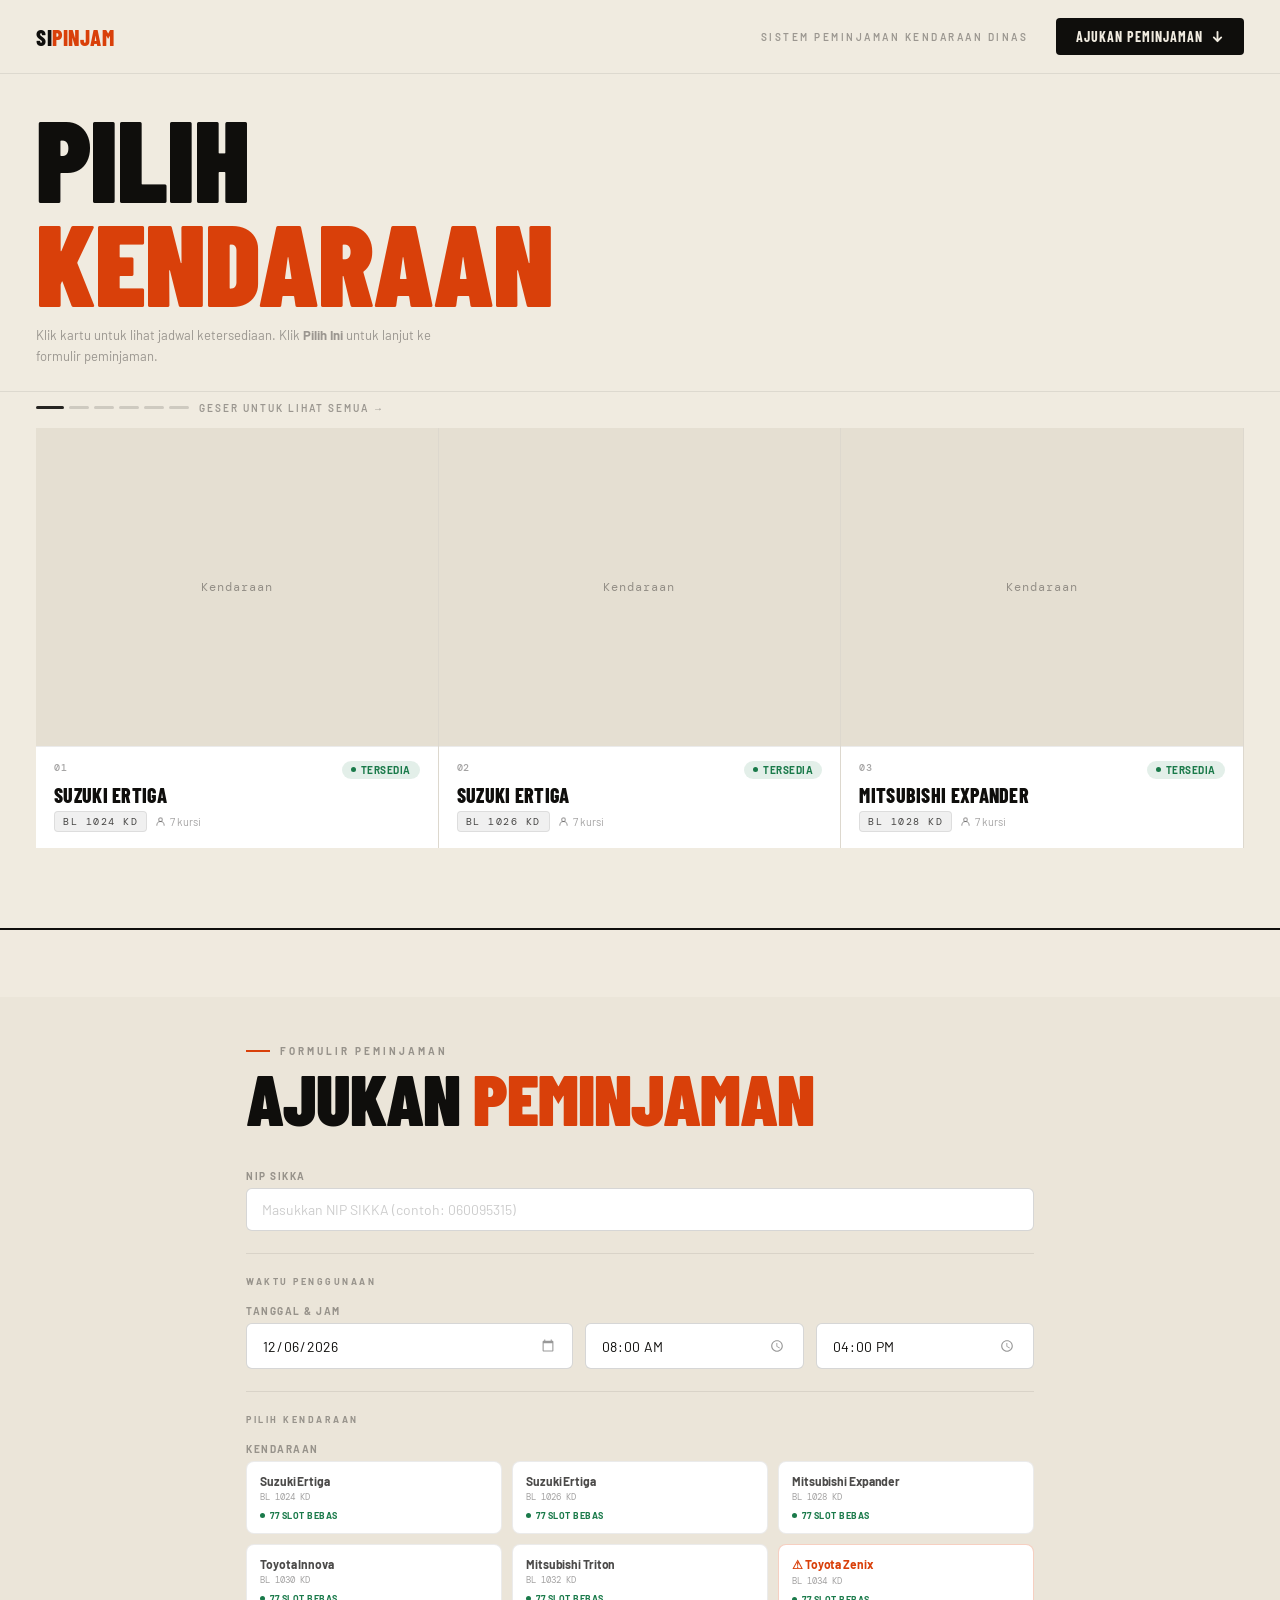
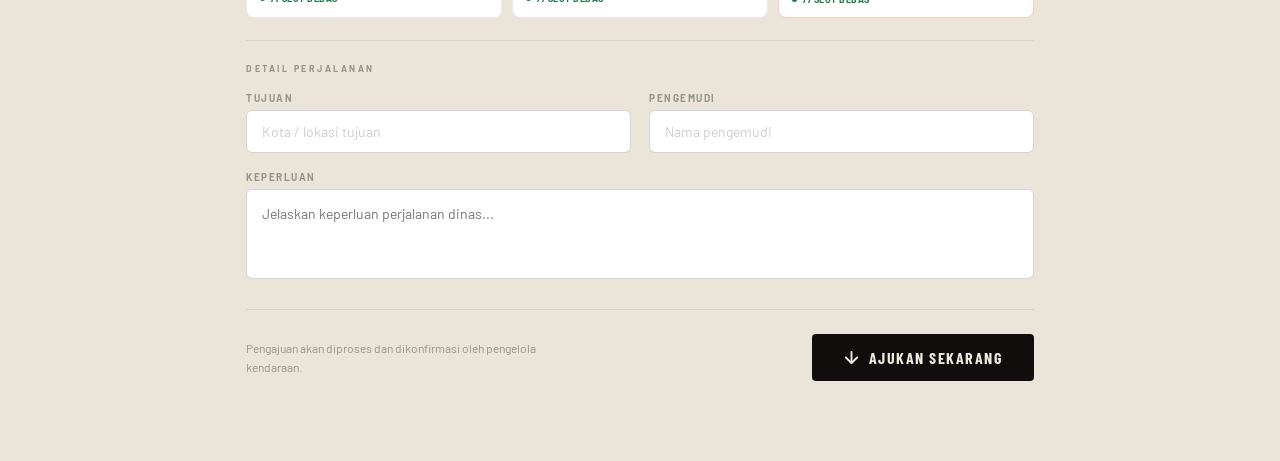
==== commit 528e3995: "Update index.html" ====
--- a/index.html
+++ b/index.html
@@ -25,12 +25,17 @@
     </div>
   </header>
 
+  <!-- HERO compact — tidak kegedean lagi -->
   <div class="fleet-hero pop-in">
-    <h1>
-      <span class="line1">PILIH</span>
-      <span class="line2">KENDARAAN</span>
-    </h1>
-    <p class="fleet-hero-sub">Klik kartu untuk melihat jadwal ketersediaan minggu ini. Tekan "Pilih Ini" untuk lanjut ke formulir peminjaman.</p>
+    <div class="fleet-hero-left">
+      <h1>
+        <span class="line1">PILIH</span>
+        <span class="line2">KENDARAAN</span>
+      </h1>
+    </div>
+    <div class="fleet-hero-right">
+      <p class="fleet-hero-sub">Klik kartu untuk lihat jadwal ketersediaan. Klik <strong>Pilih Ini</strong> untuk lanjut ke formulir peminjaman.</p>
+    </div>
   </div>
 
   <div class="carousel-wrapper">
@@ -64,35 +69,22 @@
 
     <div class="form-grid">
 
-      <!-- NIP SIKKA INPUT — replaces nama search -->
+      <!-- NIP SIKKA INPUT — hanya input ini yang ditampilkan ke user -->
       <div class="form-group full pop-in">
-        <label class="form-label">NIP SIKKA <span class="auto-tag">LOOKUP</span></label>
+        <label class="form-label">NIP SIKKA</label>
         <div class="input-wrap">
           <input type="text" id="nipInput"
-                 placeholder="Ketik NIP SIKKA..."
+                 placeholder="Masukkan NIP SIKKA (contoh: 060095315)"
                  autocomplete="off"
                  inputmode="numeric"
-                 maxlength="30">
+                 maxlength="20">
+          <!-- Lookup status ditampilkan di bawah input, bukan di field terpisah -->
+          <div class="nip-status" id="nipStatus"></div>
         </div>
       </div>
 
-      <div class="form-group pop-in">
-        <label class="form-label">Nama Pegawai <span class="auto-tag">AUTO</span></label>
-        <div class="auto-field" id="namaField">
-          <div>
-            <div class="nip-spinner" id="nipSpinner"></div>
-            <span class="auto-field-value" id="namaVal">—</span>
-          </div>
-          <span class="auto-badge">AUTO</span>
-        </div>
-      </div>
-      <div class="form-group pop-in">
-        <label class="form-label">Seksi / Bidang <span class="auto-tag">AUTO</span></label>
-        <div class="auto-field" id="seksiField">
-          <span class="auto-field-value" id="seksiVal">—</span>
-          <span class="auto-badge">AUTO</span>
-        </div>
-      </div>
+      <!-- nama & seksi tersembunyi dari UI, tapi tetap disubmit -->
+      <!-- Nilai diisi via JS setelah lookup berhasil -->
 
       <hr class="form-divider">
       <div class="form-section-label pop-in">Waktu Penggunaan</div>
@@ -190,7 +182,6 @@
   carousel.innerHTML   = '';
   selectGrid.innerHTML = '';
 
-  // scroll dots
   const dotsEl = document.getElementById('scrollDots');
   dotsEl.innerHTML = '';
   MOBIL.forEach((_, i) => {
@@ -209,14 +200,7 @@
     card.className = 'car-card' + (m.darurat ? ' darurat' : '');
     card.id = `card-${m.id}`;
 
-    // Build heatmap rows for schedule strip on front
-    const stripRows = HOURS.slice(0, 5).map(h => `
-      <div class="strip-hour-row">
-        <div class="strip-hour-label">${h}</div>
-        ${DAYS.map((d, di) => `<div class="strip-cell ${BOOKINGS[m.id][di][h] ? 'booked' : 'free'}"></div>`).join('')}
-      </div>
-    `).join('');
-
+    // Schedule grid for back face only
     const schedRows = HOURS.map(h => `
       <div class="sched-hour-row">
         <div class="sched-hour-label">${h}</div>
@@ -226,11 +210,18 @@
 
     card.innerHTML = `
       <div class="card-inner">
-        <!-- FRONT -->
+        <!-- FRONT: foto + info saja, TANPA schedule strip -->
         <div class="card-face card-front">
           <div class="card-photo">
             <img src="${m.img}" alt="${m.nama}"
-                 onerror="this.style.display='none';this.parentElement.innerHTML='<div class=\'card-photo-placeholder\'>Kendaraan</div>'">
+                 onerror="this.style.display='none';this.parentElement.innerHTML='<div class=\\'card-photo-placeholder\\'>Kendaraan</div>'">
+            <!-- flip hint overlay -->
+            <div class="card-flip-hint">
+              <svg width="12" height="12" viewBox="0 0 12 12" fill="none">
+                <path d="M2 6h8M6 3l3 3-3 3" stroke="currentColor" stroke-width="1.5" stroke-linecap="round" stroke-linejoin="round"/>
+              </svg>
+              Lihat Jadwal
+            </div>
           </div>
           <div class="card-info">
             <div class="card-info-top">
@@ -249,17 +240,9 @@
               </div>
             </div>
           </div>
-          <div class="card-schedule-strip">
-            <div class="strip-title">Jadwal Minggu Ini</div>
-            <div class="strip-days-row">
-              <div></div>
-              ${DAYS.map(d => `<div class="strip-day-label">${d}</div>`).join('')}
-            </div>
-            ${stripRows}
-          </div>
         </div>
 
-        <!-- BACK -->
+        <!-- BACK: schedule full + tombol pilih -->
         <div class="card-face card-back">
           <div class="card-back-content">
             <div class="back-header">
@@ -267,9 +250,9 @@
                 <div class="back-car-name">${m.darurat ? '⚠ ' : ''}${m.nama}</div>
                 <div class="back-plate">${m.plat} · ${m.kapasitas} kursi</div>
               </div>
-              <div class="back-flip-btn" id="flipbtn-${m.id}" title="Klik untuk balik">
+              <div class="back-flip-btn" id="flipbtn-${m.id}" title="Kembali ke foto">
                 <svg width="12" height="12" viewBox="0 0 12 12" fill="none">
-                  <path d="M3 6h6M6 3l3 3-3 3" stroke="currentColor" stroke-width="1.5" stroke-linecap="round" stroke-linejoin="round"/>
+                  <path d="M10 6H2M6 9L3 6l3-3" stroke="currentColor" stroke-width="1.5" stroke-linecap="round" stroke-linejoin="round"/>
                 </svg>
               </div>
             </div>
@@ -299,14 +282,9 @@
     `;
 
     // ── CLICK/TOUCH LOGIC ──────────────────────────────
-    // Tap on FRONT → flip to back
-    // Tap on BACK (not on buttons) → flip back to front
-    // flip btn → flip to front
-    // "Pilih Ini" → select + scroll to form
-
     let touchStartX = 0;
     let touchStartY = 0;
-    let touchMoved = false;
+    let touchMoved  = false;
 
     card.addEventListener('touchstart', (e) => {
       touchStartX = e.touches[0].clientX;
@@ -321,53 +299,41 @@
     }, { passive: true });
 
     card.addEventListener('touchend', (e) => {
-      if (touchMoved) return; // swipe, not tap
+      if (touchMoved) return;
       const target = e.target;
       if (target.closest(`#flipbtn-${m.id}`) || target.closest(`#selbtn-${m.id}`)) return;
       card.classList.toggle('flipped');
     });
 
     card.addEventListener('click', (e) => {
-      // skip if this was a touch event (touchend already handled it)
-      if (e.sourceCapabilities && !e.sourceCapabilities.firesTouchEvents) {
-        const target = e.target;
-        if (target.closest(`#flipbtn-${m.id}`) || target.closest(`#selbtn-${m.id}`)) return;
-        card.classList.toggle('flipped');
-      } else if (!('ontouchstart' in window)) {
-        // pure desktop
+      if (!('ontouchstart' in window)) {
         const target = e.target;
         if (target.closest(`#flipbtn-${m.id}`) || target.closest(`#selbtn-${m.id}`)) return;
         card.classList.toggle('flipped');
       }
     });
 
-    // Flip-back button
     card.querySelector(`#flipbtn-${m.id}`).addEventListener('click', (e) => {
       e.stopPropagation();
       card.classList.remove('flipped');
     });
     card.querySelector(`#flipbtn-${m.id}`).addEventListener('touchend', (e) => {
-      e.stopPropagation();
-      e.preventDefault();
+      e.stopPropagation(); e.preventDefault();
       card.classList.remove('flipped');
     });
 
-    // "Pilih Ini" button — select car AND scroll to form
     card.querySelector(`#selbtn-${m.id}`).addEventListener('click', (e) => {
       e.stopPropagation();
       selectCarForm(m.id);
       document.getElementById('form').scrollIntoView({ behavior: 'smooth' });
     });
     card.querySelector(`#selbtn-${m.id}`).addEventListener('touchend', (e) => {
-      e.stopPropagation();
-      e.preventDefault();
+      e.stopPropagation(); e.preventDefault();
       selectCarForm(m.id);
       document.getElementById('form').scrollIntoView({ behavior: 'smooth' });
     });
 
     carousel.appendChild(card);
-
-    // Trigger scroll animation
     setTimeout(() => card.classList.add('visible'), 50 + idx * 60);
 
     // Form option tile
@@ -383,7 +349,6 @@
     selectGrid.appendChild(opt);
   });
 
-  // Update scroll dots on carousel scroll
   const carousel2 = document.getElementById('carCarousel');
   carousel2.addEventListener('scroll', () => {
     const cardW = carousel2.firstChild ? carousel2.firstChild.offsetWidth : 1;
@@ -393,7 +358,6 @@
     });
   });
 
-  // Enable drag-to-scroll on desktop
   enableDragScroll(carousel2);
 }
 
@@ -425,28 +389,20 @@
 }
 
 // ─── NIP SIKKA LOOKUP ──────────────────────────────────
-// Debounced lookup from Supabase pegawai table
-let nipTimer = null;
-let resolvedNip = null; // stores confirmed nip after lookup
+let nipTimer    = null;
+let resolvedNip  = null;
 let resolvedNama = null;
-let resolvedSeksi = null;
-
-const nipInput  = document.getElementById('nipInput');
-const namaVal   = document.getElementById('namaVal');
-const seksiVal  = document.getElementById('seksiVal');
-const namaField = document.getElementById('namaField');
-const seksiField= document.getElementById('seksiField');
-const spinner   = document.getElementById('nipSpinner');
+let resolvedSeksi= null;
+
+const nipInput = document.getElementById('nipInput');
+const nipStatus= document.getElementById('nipStatus');
 
 function resetLookup() {
-  resolvedNip  = null;
-  resolvedNama = null;
-  resolvedSeksi= null;
-  namaVal.textContent  = '—';
-  seksiVal.textContent = '—';
-  namaField.classList.remove('filled');
-  seksiField.classList.remove('filled');
-  spinner.classList.remove('active');
+  resolvedNip   = null;
+  resolvedNama  = null;
+  resolvedSeksi = null;
+  nipStatus.className = 'nip-status';
+  nipStatus.innerHTML = '';
 }
 
 nipInput.addEventListener('input', function() {
@@ -454,9 +410,8 @@
   const val = this.value.trim();
   if (!val) { resetLookup(); return; }
 
-  spinner.classList.add('active');
-  namaVal.textContent  = '…';
-  seksiVal.textContent = '…';
+  nipStatus.className = 'nip-status loading';
+  nipStatus.innerHTML = '<span class="nip-spinner-inline"></span> Mencari...';
 
   nipTimer = setTimeout(async () => {
     try {
@@ -465,38 +420,26 @@
         headers: { 'apikey': SUPABASE_KEY, 'Authorization': `Bearer ${SUPABASE_KEY}` }
       });
       const data = await res.json();
-      spinner.classList.remove('active');
       if (data && data.length > 0) {
         const p = data[0];
         resolvedNip   = val;
         resolvedNama  = p.nama;
         resolvedSeksi = p.seksi;
-        namaVal.textContent  = p.nama;
-        seksiVal.textContent = p.seksi;
-        namaField.classList.add('filled');
-        seksiField.classList.add('filled');
+        nipStatus.className = 'nip-status found';
+        nipStatus.innerHTML = `<svg width="13" height="13" viewBox="0 0 14 14" fill="none"><path d="M2.5 7.5l3.5 3.5 5.5-6" stroke="currentColor" stroke-width="2" stroke-linecap="round" stroke-linejoin="round"/></svg> <strong>${p.nama}</strong> &mdash; ${p.seksi}`;
       } else {
         resetLookup();
-        namaVal.textContent  = 'NIP tidak ditemukan';
-        seksiVal.textContent = '—';
+        nipStatus.className = 'nip-status error';
+        nipStatus.innerHTML = `<svg width="13" height="13" viewBox="0 0 14 14" fill="none"><path d="M7 2v6M7 10v1.5" stroke="currentColor" stroke-width="2" stroke-linecap="round"/></svg> NIP tidak ditemukan. Periksa kembali.`;
       }
     } catch(e) {
-      spinner.classList.remove('active');
-      namaVal.textContent = 'Gagal lookup';
+      nipStatus.className = 'nip-status error';
+      nipStatus.innerHTML = 'Gagal terhubung. Coba lagi.';
     }
   }, 600);
 });
 
 // ─── DATE DEFAULTS ─────────────────────────────────────
-function setWeekLabel() {
-  const today = new Date();
-  const mon = new Date(today);
-  mon.setDate(today.getDate() - ((today.getDay() + 6) % 7));
-  const sun = new Date(mon);
-  sun.setDate(mon.getDate() + 6);
-  const fmt = d => `${d.getDate()}/${d.getMonth()+1}`;
-}
-
 function setDateDefault() {
   const today = new Date();
   const y  = today.getFullYear();
@@ -510,8 +453,6 @@
 // ─── SUBMIT FORM ───────────────────────────────────────
 async function submitForm() {
   const nip        = nipInput.value.trim();
-  const nama       = resolvedNama;
-  const seksi      = resolvedSeksi;
   const tgl        = document.getElementById('tglPinjam').value;
   const jamMulai   = document.getElementById('jamMulai').value;
   const jamSelesai = document.getElementById('jamSelesai').value;
@@ -530,13 +471,13 @@
 
   const payload = {
     nip_sikka: resolvedNip,
-    nama,
-    seksi,
-    tanggal: tgl,
+    nama:      resolvedNama,
+    seksi:     resolvedSeksi,
+    tanggal:   tgl,
     jam_mulai: jamMulai,
     jam_selesai: jamSelesai,
     kendaraan: mobil.nama,
-    plat: mobil.plat,
+    plat:      mobil.plat,
     tujuan,
     pengemudi,
     keperluan,
@@ -557,11 +498,10 @@
     if (!res.ok) { const err = await res.text(); throw new Error(err); }
 
     document.getElementById('toastMsg').textContent =
-      `${nama} · ${mobil.nama} · ${new Date(tgl).toLocaleDateString('id-ID',{day:'numeric',month:'short',year:'numeric'})} ${jamMulai}`;
+      `${resolvedNama} · ${mobil.nama} · ${new Date(tgl).toLocaleDateString('id-ID',{day:'numeric',month:'short',year:'numeric'})} ${jamMulai}`;
     document.getElementById('toast').classList.add('show');
     setTimeout(() => document.getElementById('toast').classList.remove('show'), 4500);
 
-    // Reset form
     nipInput.value = '';
     resetLookup();
     document.getElementById('tujuan').value    = '';
@@ -614,7 +554,7 @@
   } catch(e) { console.warn('Gagal load bookings:', e); }
 }
 
-// ─── SCROLL-IN ANIMATION (Intersection Observer) ────────
+// ─── SCROLL ANIMATION ───────────────────────────────────
 function initScrollAnimations() {
   const observer = new IntersectionObserver((entries) => {
     entries.forEach(entry => {
@@ -624,25 +564,19 @@
       }
     });
   }, { threshold: 0.12, rootMargin: '0px 0px -40px 0px' });
-
   document.querySelectorAll('.pop-in').forEach(el => observer.observe(el));
 }
 
 // ─── INIT ───────────────────────────────────────────────
-setWeekLabel();
 setDateDefault();
 loadBookings().then(() => {
   renderCards();
-  // Give DOM a tick before observing
   requestAnimationFrame(() => initScrollAnimations());
 });
 
-// Auto-refresh every 60s
 setInterval(() => {
   MOBIL.forEach(m => {
-    DAYS.forEach((d, di) => {
-      HOURS.forEach(h => { BOOKINGS[m.id][di][h] = false; });
-    });
+    DAYS.forEach((d, di) => { HOURS.forEach(h => { BOOKINGS[m.id][di][h] = false; }); });
   });
   loadBookings().then(() => renderCards());
 }, 60000);
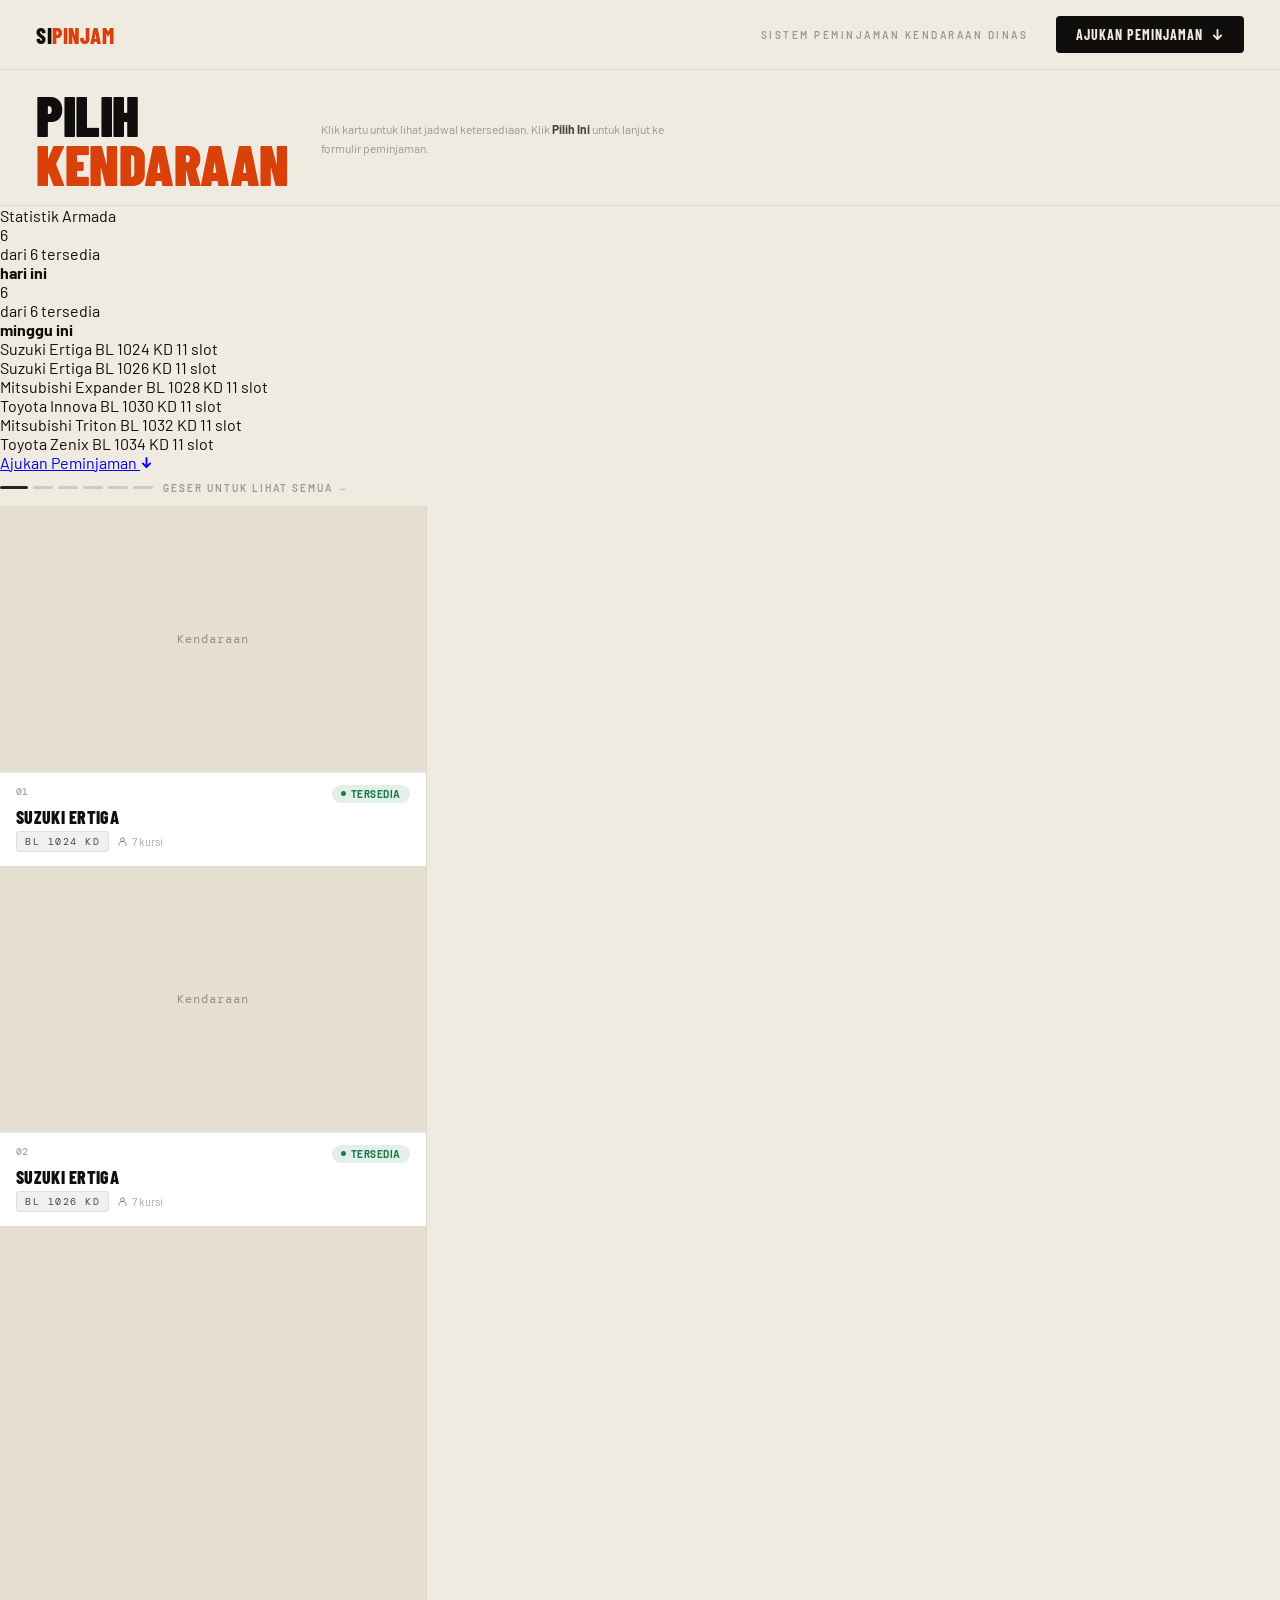
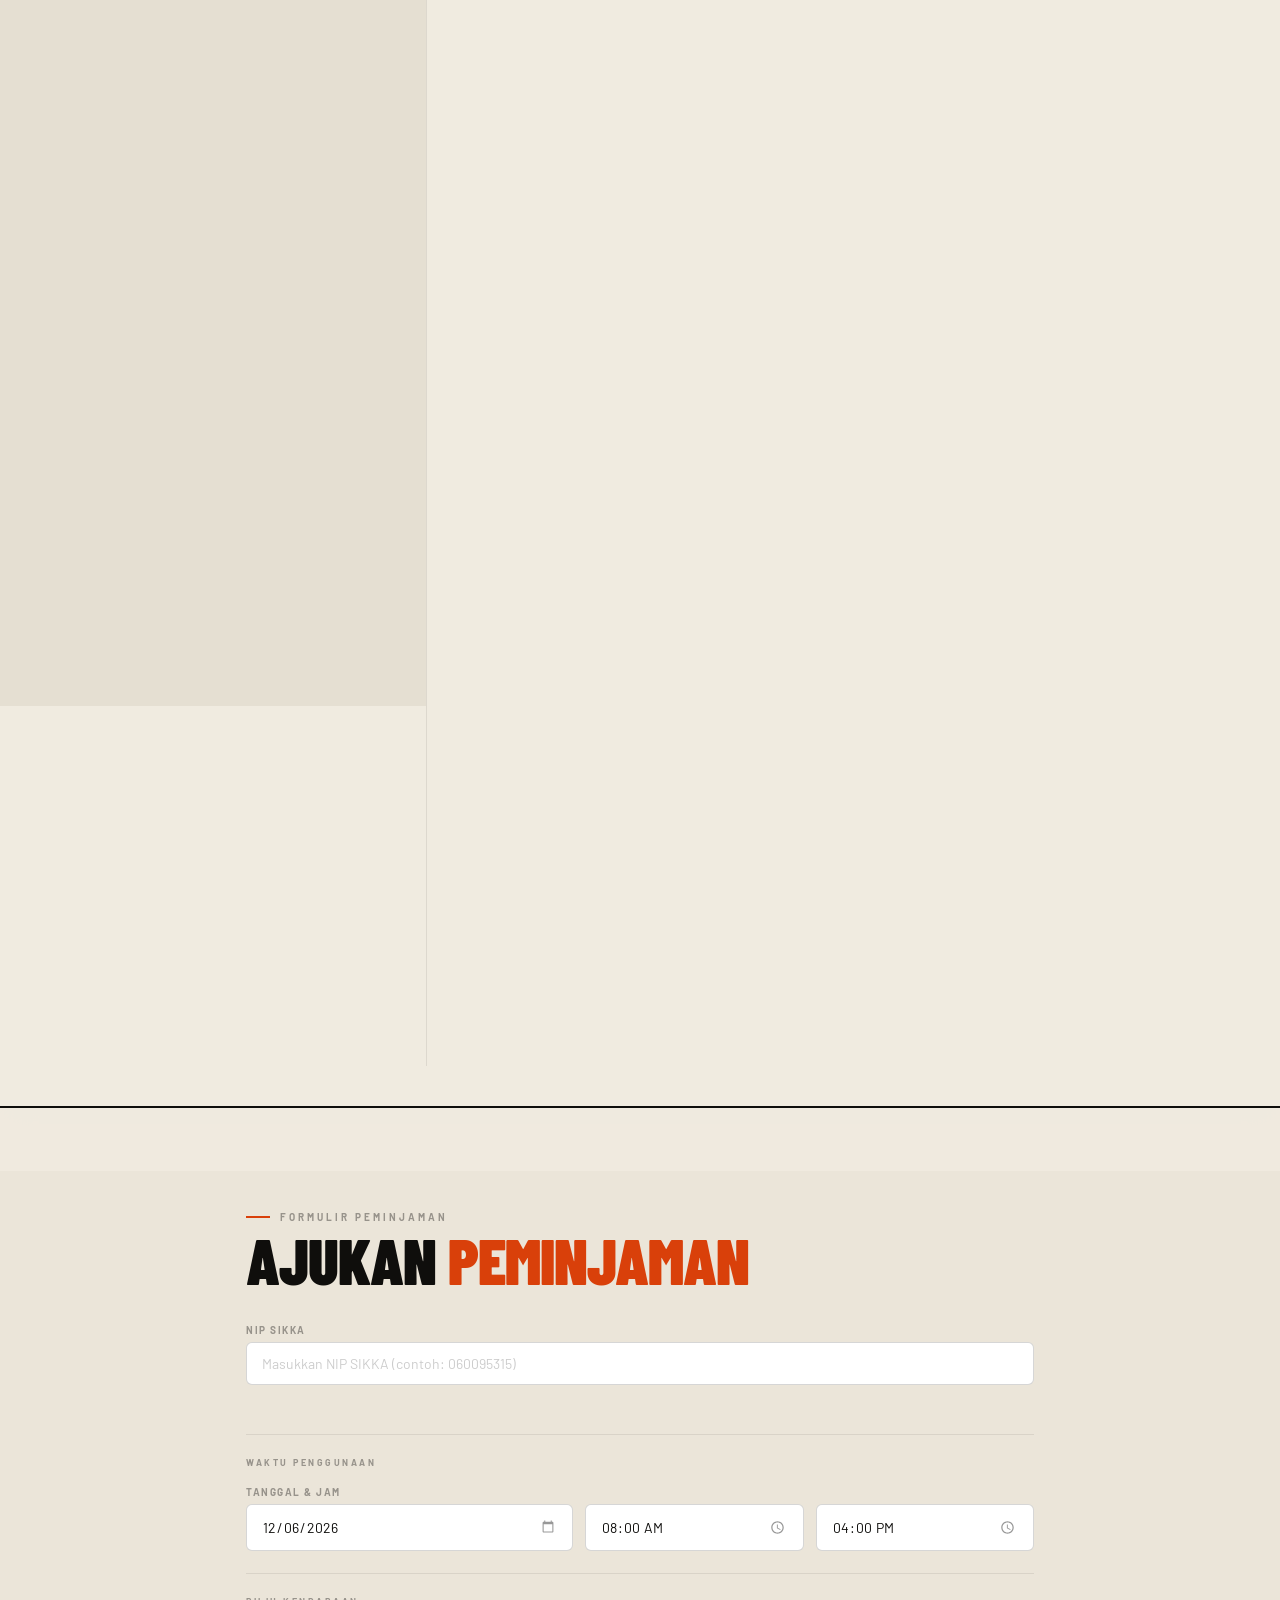
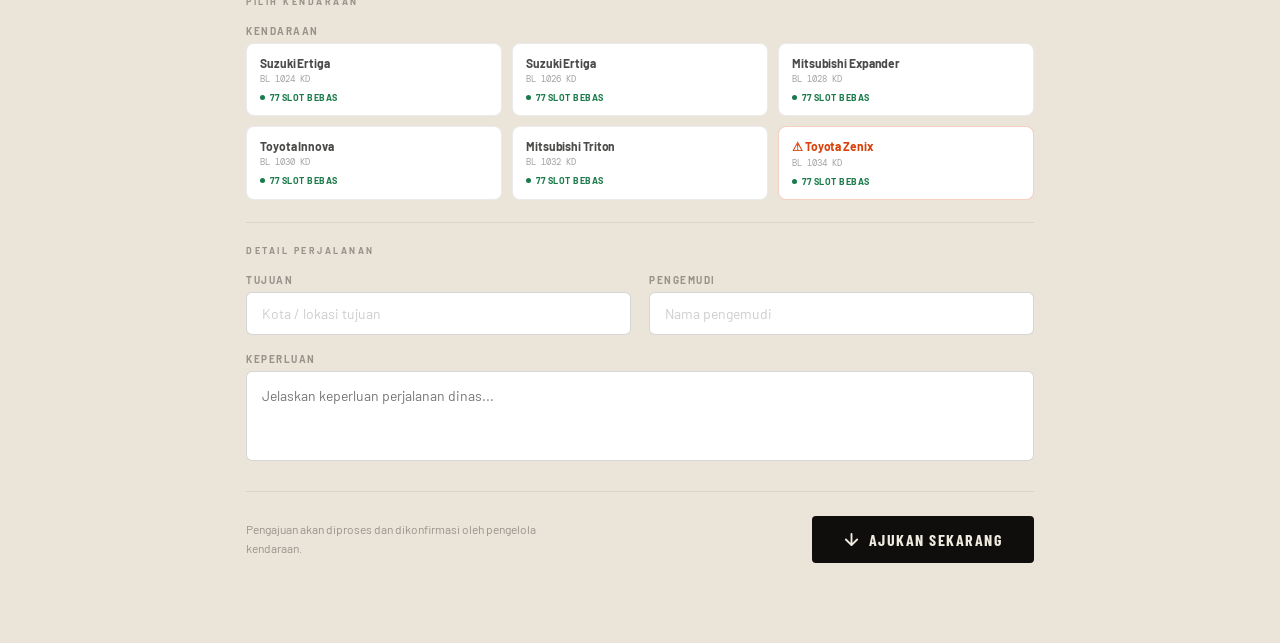
==== commit ebb2b2fa: "Update index.html" ====
--- a/index.html
+++ b/index.html
@@ -25,25 +25,56 @@
     </div>
   </header>
 
-  <!-- HERO compact — tidak kegedean lagi -->
-  <div class="fleet-hero pop-in">
-    <div class="fleet-hero-left">
-      <h1>
-        <span class="line1">PILIH</span>
-        <span class="line2">KENDARAAN</span>
-      </h1>
+  <div class="fleet-body">
+
+    <!-- ── LEFT PANEL: judul + stats + CTA ── -->
+    <aside class="fleet-left">
+
+      <div class="fleet-hero pop-in">
+        <h1>
+          <span class="line1">PILIH</span>
+          <span class="line2">KENDARAAN</span>
+        </h1>
+        <p class="fleet-hero-sub">Klik kartu untuk lihat jadwal ketersediaan. Klik <strong>Pilih Ini</strong> untuk lanjut ke formulir peminjaman.</p>
+      </div>
+
+      <!-- SUMMARY ARMADA -->
+      <div class="fleet-stats pop-in">
+        <div class="stats-label">Statistik Armada</div>
+        <div class="stats-row">
+          <div class="stat-block">
+            <div class="stat-num" id="statTodayNum">—</div>
+            <div class="stat-desc">dari 6 tersedia<br><strong>hari ini</strong></div>
+          </div>
+          <div class="stat-sep"></div>
+          <div class="stat-block">
+            <div class="stat-num" id="statWeekNum">—</div>
+            <div class="stat-desc">dari 6 tersedia<br><strong>minggu ini</strong></div>
+          </div>
+        </div>
+        <div class="stats-vehicle-list" id="statVehicleList"></div>
+      </div>
+
+      <a href="#form" class="btn-ajukan pop-in">
+        Ajukan Peminjaman
+        <svg width="13" height="13" viewBox="0 0 14 14" fill="none">
+          <path d="M7 2v10M3 8l4 4 4-4" stroke="currentColor" stroke-width="2" stroke-linecap="round" stroke-linejoin="round"/>
+        </svg>
+      </a>
+
+    </aside>
+
+    <!-- ── RIGHT PANEL: car grid ── -->
+    <div class="fleet-right">
+      <!-- scroll hint — hanya muncul di mobile -->
+      <div class="carousel-scroll-hint" id="carouselHint">
+        <div class="scroll-dots" id="scrollDots"></div>
+        Geser untuk lihat semua →
+      </div>
+      <!-- container: grid di desktop, carousel di mobile -->
+      <div class="car-container" id="carCarousel"></div>
     </div>
-    <div class="fleet-hero-right">
-      <p class="fleet-hero-sub">Klik kartu untuk lihat jadwal ketersediaan. Klik <strong>Pilih Ini</strong> untuk lanjut ke formulir peminjaman.</p>
-    </div>
-  </div>
-
-  <div class="carousel-wrapper">
-    <div class="carousel-scroll-hint">
-      <div class="scroll-dots" id="scrollDots"></div>
-      Geser untuk lihat semua →
-    </div>
-    <div class="car-carousel" id="carCarousel"></div>
+
   </div>
 </section>
 
@@ -69,7 +100,6 @@
 
     <div class="form-grid">
 
-      <!-- NIP SIKKA INPUT — hanya input ini yang ditampilkan ke user -->
       <div class="form-group full pop-in">
         <label class="form-label">NIP SIKKA</label>
         <div class="input-wrap">
@@ -78,13 +108,9 @@
                  autocomplete="off"
                  inputmode="numeric"
                  maxlength="20">
-          <!-- Lookup status ditampilkan di bawah input, bukan di field terpisah -->
           <div class="nip-status" id="nipStatus"></div>
         </div>
       </div>
-
-      <!-- nama & seksi tersembunyi dari UI, tapi tetap disubmit -->
-      <!-- Nilai diisi via JS setelah lookup berhasil -->
 
       <hr class="form-divider">
       <div class="form-section-label pop-in">Waktu Penggunaan</div>
@@ -152,12 +178,12 @@
 // ─── VEHICLES ───────────────────────────────────────────
 const STORAGE_BASE = `${SUPABASE_URL}/storage/v1/object/public/mobil-photos`;
 const MOBIL = [
-  { id: 1, nama: "Suzuki Ertiga",        plat: "BL 1024 KD", kapasitas: 7, img: `${STORAGE_BASE}/ertiga-1024.jpg`   },
-  { id: 2, nama: "Suzuki Ertiga",        plat: "BL 1026 KD", kapasitas: 7, img: `${STORAGE_BASE}/ertiga-1026.jpg`   },
-  { id: 3, nama: "Mitsubishi Expander",  plat: "BL 1028 KD", kapasitas: 7, img: `${STORAGE_BASE}/expander-1028.jpg` },
-  { id: 4, nama: "Toyota Innova",        plat: "BL 1030 KD", kapasitas: 8, img: `${STORAGE_BASE}/innova-1030.jpg`   },
-  { id: 5, nama: "Mitsubishi Triton",    plat: "BL 1032 KD", kapasitas: 5, img: `${STORAGE_BASE}/triton-1032.jpg`   },
-  { id: 6, nama: "Toyota Zenix",         plat: "BL 1034 KD", kapasitas: 8, img: `${STORAGE_BASE}/zenix-1034.jpg`, darurat: true },
+  { id: 1, nama: "Suzuki Ertiga",       plat: "BL 1024 KD", kapasitas: 7, img: `${STORAGE_BASE}/ertiga-1024.jpg`   },
+  { id: 2, nama: "Suzuki Ertiga",       plat: "BL 1026 KD", kapasitas: 7, img: `${STORAGE_BASE}/ertiga-1026.jpg`   },
+  { id: 3, nama: "Mitsubishi Expander", plat: "BL 1028 KD", kapasitas: 7, img: `${STORAGE_BASE}/expander-1028.jpg` },
+  { id: 4, nama: "Toyota Innova",       plat: "BL 1030 KD", kapasitas: 8, img: `${STORAGE_BASE}/innova-1030.jpg`   },
+  { id: 5, nama: "Mitsubishi Triton",   plat: "BL 1032 KD", kapasitas: 5, img: `${STORAGE_BASE}/triton-1032.jpg`   },
+  { id: 6, nama: "Toyota Zenix",        plat: "BL 1034 KD", kapasitas: 8, img: `${STORAGE_BASE}/zenix-1034.jpg`, darurat: true },
 ];
 
 const DAYS  = ['Sen','Sel','Rab','Kam','Jum','Sab','Min'];
@@ -175,13 +201,52 @@
   return b;
 })();
 
+// Cek apakah kita di mode desktop (grid) atau mobile (carousel)
+function isDesktop() { return window.innerWidth > 900; }
+
+// ─── STATS ───────────────────────────────────────────────
+function updateStats() {
+  const todayIdx = (new Date().getDay() + 6) % 7; // Mon=0, ..., Sun=6
+  let todayFree = 0, weekFree = 0;
+
+  const vehicleItems = MOBIL.map(m => {
+    // Hari ini: punya minimal 1 slot bebas
+    const freeTodaySlots = HOURS.filter(h => !BOOKINGS[m.id][todayIdx][h]).length;
+    const isFreeTodayAny = freeTodaySlots > 0;
+    if (isFreeTodayAny) todayFree++;
+
+    // Minggu ini: > 40% slot bebas
+    let freeTotal = 0;
+    const totalSlots = DAYS.length * HOURS.length;
+    DAYS.forEach((d, di) => HOURS.forEach(h => { if (!BOOKINGS[m.id][di][h]) freeTotal++; }));
+    const isFreeMinggu = freeTotal > totalSlots * 0.4;
+    if (isFreeMinggu) weekFree++;
+
+    return { m, isFreeTodayAny, freeTodaySlots, isFreeMinggu };
+  });
+
+  document.getElementById('statTodayNum').textContent = `${todayFree}`;
+  document.getElementById('statWeekNum').textContent  = `${weekFree}`;
+
+  // Vehicle list per kendaraan
+  const listEl = document.getElementById('statVehicleList');
+  listEl.innerHTML = vehicleItems.map(({ m, isFreeTodayAny, freeTodaySlots }) => `
+    <div class="stat-vehicle-item">
+      <span class="stat-vehicle-dot ${isFreeTodayAny ? 'free' : 'busy'}"></span>
+      <span class="stat-vehicle-name">${m.nama} <span class="stat-vehicle-plat">${m.plat}</span></span>
+      <span class="stat-vehicle-slots">${isFreeTodayAny ? freeTodaySlots + ' slot' : 'Penuh'}</span>
+    </div>
+  `).join('');
+}
+
 // ─── RENDER CARDS ───────────────────────────────────────
 function renderCards() {
-  const carousel   = document.getElementById('carCarousel');
+  const container  = document.getElementById('carCarousel');
   const selectGrid = document.getElementById('carSelectGrid');
-  carousel.innerHTML   = '';
-  selectGrid.innerHTML = '';
-
+  container.innerHTML   = '';
+  selectGrid.innerHTML  = '';
+
+  // Scroll dots — hanya relevan di mobile
   const dotsEl = document.getElementById('scrollDots');
   dotsEl.innerHTML = '';
   MOBIL.forEach((_, i) => {
@@ -200,7 +265,6 @@
     card.className = 'car-card' + (m.darurat ? ' darurat' : '');
     card.id = `card-${m.id}`;
 
-    // Schedule grid for back face only
     const schedRows = HOURS.map(h => `
       <div class="sched-hour-row">
         <div class="sched-hour-label">${h}</div>
@@ -210,14 +274,13 @@
 
     card.innerHTML = `
       <div class="card-inner">
-        <!-- FRONT: foto + info saja, TANPA schedule strip -->
+        <!-- FRONT -->
         <div class="card-face card-front">
           <div class="card-photo">
             <img src="${m.img}" alt="${m.nama}"
                  onerror="this.style.display='none';this.parentElement.innerHTML='<div class=\\'card-photo-placeholder\\'>Kendaraan</div>'">
-            <!-- flip hint overlay -->
             <div class="card-flip-hint">
-              <svg width="12" height="12" viewBox="0 0 12 12" fill="none">
+              <svg width="10" height="10" viewBox="0 0 12 12" fill="none">
                 <path d="M2 6h8M6 3l3 3-3 3" stroke="currentColor" stroke-width="1.5" stroke-linecap="round" stroke-linejoin="round"/>
               </svg>
               Lihat Jadwal
@@ -242,7 +305,7 @@
           </div>
         </div>
 
-        <!-- BACK: schedule full + tombol pilih -->
+        <!-- BACK -->
         <div class="card-face card-back">
           <div class="card-back-content">
             <div class="back-header">
@@ -250,7 +313,7 @@
                 <div class="back-car-name">${m.darurat ? '⚠ ' : ''}${m.nama}</div>
                 <div class="back-plate">${m.plat} · ${m.kapasitas} kursi</div>
               </div>
-              <div class="back-flip-btn" id="flipbtn-${m.id}" title="Kembali ke foto">
+              <div class="back-flip-btn" id="flipbtn-${m.id}">
                 <svg width="12" height="12" viewBox="0 0 12 12" fill="none">
                   <path d="M10 6H2M6 9L3 6l3-3" stroke="currentColor" stroke-width="1.5" stroke-linecap="round" stroke-linejoin="round"/>
                 </svg>
@@ -281,47 +344,34 @@
       </div>
     `;
 
-    // ── CLICK/TOUCH LOGIC ──────────────────────────────
-    let touchStartX = 0;
-    let touchStartY = 0;
-    let touchMoved  = false;
-
+    // Touch logic (mobile)
+    let touchStartX = 0, touchStartY = 0, touchMoved = false;
     card.addEventListener('touchstart', (e) => {
       touchStartX = e.touches[0].clientX;
       touchStartY = e.touches[0].clientY;
       touchMoved = false;
     }, { passive: true });
-
     card.addEventListener('touchmove', (e) => {
-      const dx = Math.abs(e.touches[0].clientX - touchStartX);
-      const dy = Math.abs(e.touches[0].clientY - touchStartY);
-      if (dx > 8 || dy > 8) touchMoved = true;
+      if (Math.abs(e.touches[0].clientX - touchStartX) > 8 ||
+          Math.abs(e.touches[0].clientY - touchStartY) > 8) touchMoved = true;
     }, { passive: true });
-
     card.addEventListener('touchend', (e) => {
       if (touchMoved) return;
-      const target = e.target;
-      if (target.closest(`#flipbtn-${m.id}`) || target.closest(`#selbtn-${m.id}`)) return;
+      if (e.target.closest(`#flipbtn-${m.id}`) || e.target.closest(`#selbtn-${m.id}`)) return;
       card.classList.toggle('flipped');
     });
 
+    // Click logic (desktop)
     card.addEventListener('click', (e) => {
-      if (!('ontouchstart' in window)) {
-        const target = e.target;
-        if (target.closest(`#flipbtn-${m.id}`) || target.closest(`#selbtn-${m.id}`)) return;
-        card.classList.toggle('flipped');
-      }
-    });
-
-    card.querySelector(`#flipbtn-${m.id}`).addEventListener('click', (e) => {
-      e.stopPropagation();
-      card.classList.remove('flipped');
-    });
-    card.querySelector(`#flipbtn-${m.id}`).addEventListener('touchend', (e) => {
-      e.stopPropagation(); e.preventDefault();
-      card.classList.remove('flipped');
-    });
-
+      if (e.target.closest(`#flipbtn-${m.id}`) || e.target.closest(`#selbtn-${m.id}`)) return;
+      card.classList.toggle('flipped');
+    });
+
+    // Flip-back button
+    card.querySelector(`#flipbtn-${m.id}`).addEventListener('click',    (e) => { e.stopPropagation(); card.classList.remove('flipped'); });
+    card.querySelector(`#flipbtn-${m.id}`).addEventListener('touchend', (e) => { e.stopPropagation(); e.preventDefault(); card.classList.remove('flipped'); });
+
+    // Pilih Ini
     card.querySelector(`#selbtn-${m.id}`).addEventListener('click', (e) => {
       e.stopPropagation();
       selectCarForm(m.id);
@@ -333,7 +383,7 @@
       document.getElementById('form').scrollIntoView({ behavior: 'smooth' });
     });
 
-    carousel.appendChild(card);
+    container.appendChild(card);
     setTimeout(() => card.classList.add('visible'), 50 + idx * 60);
 
     // Form option tile
@@ -349,16 +399,20 @@
     selectGrid.appendChild(opt);
   });
 
-  const carousel2 = document.getElementById('carCarousel');
-  carousel2.addEventListener('scroll', () => {
-    const cardW = carousel2.firstChild ? carousel2.firstChild.offsetWidth : 1;
-    const idx = Math.round(carousel2.scrollLeft / cardW);
+  // Scroll dots update — hanya aktif di mobile
+  container.addEventListener('scroll', () => {
+    if (isDesktop()) return;
+    const cardW = container.firstChild ? container.firstChild.offsetWidth : 1;
+    const idx = Math.round(container.scrollLeft / cardW);
     document.querySelectorAll('.scroll-dot').forEach((d, i) => {
       d.classList.toggle('active', i === idx);
     });
   });
 
-  enableDragScroll(carousel2);
+  // Drag-scroll hanya di mobile
+  if (!isDesktop()) enableDragScroll(container);
+
+  updateStats();
 }
 
 function enableDragScroll(el) {
@@ -373,11 +427,16 @@
   el.addEventListener('mousemove',  (e) => {
     if (!isDown) return;
     e.preventDefault();
-    const x = e.pageX - el.offsetLeft;
-    const walk = (x - startX) * 1.5;
-    el.scrollLeft = scrollLeft - walk;
+    el.scrollLeft = scrollLeft - (e.pageX - el.offsetLeft - startX) * 1.5;
   });
 }
+
+// Re-render on resize (desktop ↔ mobile breakpoint)
+let resizeTimer;
+window.addEventListener('resize', () => {
+  clearTimeout(resizeTimer);
+  resizeTimer = setTimeout(() => renderCards(), 200);
+});
 
 let selectedCarId = null;
 function selectCarForm(id) {
@@ -388,19 +447,13 @@
   document.getElementById(`card-${id}`).classList.add('selected-card');
 }
 
-// ─── NIP SIKKA LOOKUP ──────────────────────────────────
-let nipTimer    = null;
-let resolvedNip  = null;
-let resolvedNama = null;
-let resolvedSeksi= null;
-
+// ─── NIP LOOKUP ─────────────────────────────────────────
+let nipTimer = null, resolvedNip = null, resolvedNama = null, resolvedSeksi = null;
 const nipInput = document.getElementById('nipInput');
-const nipStatus= document.getElementById('nipStatus');
+const nipStatus = document.getElementById('nipStatus');
 
 function resetLookup() {
-  resolvedNip   = null;
-  resolvedNama  = null;
-  resolvedSeksi = null;
+  resolvedNip = resolvedNama = resolvedSeksi = null;
   nipStatus.className = 'nip-status';
   nipStatus.innerHTML = '';
 }
@@ -409,32 +462,30 @@
   clearTimeout(nipTimer);
   const val = this.value.trim();
   if (!val) { resetLookup(); return; }
-
   nipStatus.className = 'nip-status loading';
   nipStatus.innerHTML = '<span class="nip-spinner-inline"></span> Mencari...';
 
   nipTimer = setTimeout(async () => {
     try {
-      const url = `${SUPABASE_URL}/rest/v1/pegawai?nip_sikka=eq.${encodeURIComponent(val)}&select=nama,seksi&limit=1`;
-      const res = await fetch(url, {
-        headers: { 'apikey': SUPABASE_KEY, 'Authorization': `Bearer ${SUPABASE_KEY}` }
-      });
+      const res  = await fetch(
+        `${SUPABASE_URL}/rest/v1/pegawai?nip_sikka=eq.${encodeURIComponent(val)}&select=nama,seksi&limit=1`,
+        { headers: { 'apikey': SUPABASE_KEY, 'Authorization': `Bearer ${SUPABASE_KEY}` } }
+      );
       const data = await res.json();
       if (data && data.length > 0) {
-        const p = data[0];
         resolvedNip   = val;
-        resolvedNama  = p.nama;
-        resolvedSeksi = p.seksi;
+        resolvedNama  = data[0].nama;
+        resolvedSeksi = data[0].seksi;
         nipStatus.className = 'nip-status found';
-        nipStatus.innerHTML = `<svg width="13" height="13" viewBox="0 0 14 14" fill="none"><path d="M2.5 7.5l3.5 3.5 5.5-6" stroke="currentColor" stroke-width="2" stroke-linecap="round" stroke-linejoin="round"/></svg> <strong>${p.nama}</strong> &mdash; ${p.seksi}`;
+        nipStatus.innerHTML = `<svg width="13" height="13" viewBox="0 0 14 14" fill="none"><path d="M2.5 7.5l3.5 3.5 5.5-6" stroke="currentColor" stroke-width="2" stroke-linecap="round" stroke-linejoin="round"/></svg> <strong>${data[0].nama}</strong> &mdash; ${data[0].seksi}`;
       } else {
         resetLookup();
         nipStatus.className = 'nip-status error';
-        nipStatus.innerHTML = `<svg width="13" height="13" viewBox="0 0 14 14" fill="none"><path d="M7 2v6M7 10v1.5" stroke="currentColor" stroke-width="2" stroke-linecap="round"/></svg> NIP tidak ditemukan. Periksa kembali.`;
+        nipStatus.innerHTML = `<svg width="13" height="13" viewBox="0 0 14 14" fill="none"><path d="M7 2v6M7 10v1.5" stroke="currentColor" stroke-width="2" stroke-linecap="round"/></svg> NIP tidak ditemukan. Pastikan database sudah diperbarui (jalankan SQL v2).`;
       }
     } catch(e) {
       nipStatus.className = 'nip-status error';
-      nipStatus.innerHTML = 'Gagal terhubung. Coba lagi.';
+      nipStatus.innerHTML = 'Gagal terhubung ke server.';
     }
   }, 600);
 });
@@ -450,39 +501,22 @@
   document.getElementById('jamSelesai').value = '16:00';
 }
 
-// ─── SUBMIT FORM ───────────────────────────────────────
+// ─── SUBMIT ─────────────────────────────────────────────
 async function submitForm() {
-  const nip        = nipInput.value.trim();
-  const tgl        = document.getElementById('tglPinjam').value;
-  const jamMulai   = document.getElementById('jamMulai').value;
+  const tgl      = document.getElementById('tglPinjam').value;
+  const jamMulai = document.getElementById('jamMulai').value;
   const jamSelesai = document.getElementById('jamSelesai').value;
-  const tujuan     = document.getElementById('tujuan').value.trim();
-  const pengemudi  = document.getElementById('pengemudi').value.trim();
-  const keperluan  = document.getElementById('keperluan').value.trim();
-
-  if (!resolvedNama || !resolvedNip) { alert('NIP SIKKA tidak ditemukan. Pastikan NIP benar dan coba lagi.'); return; }
-  if (!tgl)                          { alert('Isi tanggal pinjam.'); return; }
-  if (!selectedCarId)                { alert('Pilih kendaraan terlebih dahulu.'); return; }
+  const tujuan   = document.getElementById('tujuan').value.trim();
+  const pengemudi= document.getElementById('pengemudi').value.trim();
+  const keperluan= document.getElementById('keperluan').value.trim();
+
+  if (!resolvedNama) { alert('NIP SIKKA tidak ditemukan. Pastikan NIP benar.'); return; }
+  if (!tgl)          { alert('Isi tanggal pinjam.'); return; }
+  if (!selectedCarId){ alert('Pilih kendaraan terlebih dahulu.'); return; }
 
   const mobil = MOBIL.find(m => m.id === selectedCarId);
   const btn   = document.querySelector('.btn-submit');
-  btn.disabled    = true;
-  btn.textContent = 'Mengirim...';
-
-  const payload = {
-    nip_sikka: resolvedNip,
-    nama:      resolvedNama,
-    seksi:     resolvedSeksi,
-    tanggal:   tgl,
-    jam_mulai: jamMulai,
-    jam_selesai: jamSelesai,
-    kendaraan: mobil.nama,
-    plat:      mobil.plat,
-    tujuan,
-    pengemudi,
-    keperluan,
-    status: 'Pending'
-  };
+  btn.disabled = true; btn.textContent = 'Mengirim...';
 
   try {
     const res = await fetch(`${SUPABASE_URL}/rest/v1/bookings`, {
@@ -493,48 +527,47 @@
         'Authorization': `Bearer ${SUPABASE_KEY}`,
         'Prefer': 'return=minimal'
       },
-      body: JSON.stringify(payload)
-    });
-    if (!res.ok) { const err = await res.text(); throw new Error(err); }
+      body: JSON.stringify({
+        nip_sikka: resolvedNip, nama: resolvedNama, seksi: resolvedSeksi,
+        tanggal: tgl, jam_mulai: jamMulai, jam_selesai: jamSelesai,
+        kendaraan: mobil.nama, plat: mobil.plat,
+        tujuan, pengemudi, keperluan, status: 'Pending'
+      })
+    });
+    if (!res.ok) throw new Error(await res.text());
 
     document.getElementById('toastMsg').textContent =
       `${resolvedNama} · ${mobil.nama} · ${new Date(tgl).toLocaleDateString('id-ID',{day:'numeric',month:'short',year:'numeric'})} ${jamMulai}`;
     document.getElementById('toast').classList.add('show');
     setTimeout(() => document.getElementById('toast').classList.remove('show'), 4500);
 
-    nipInput.value = '';
-    resetLookup();
-    document.getElementById('tujuan').value    = '';
-    document.getElementById('pengemudi').value = '';
-    document.getElementById('keperluan').value = '';
+    nipInput.value = ''; resetLookup();
+    ['tujuan','pengemudi','keperluan'].forEach(id => document.getElementById(id).value = '');
     document.querySelectorAll('.car-option').forEach(o => o.classList.remove('chosen'));
     document.querySelectorAll('.car-card').forEach(c => c.classList.remove('selected-card'));
     selectedCarId = null;
     setDateDefault();
 
-  } catch (err) {
+  } catch(err) {
     alert('Gagal mengirim: ' + err.message);
   } finally {
     btn.disabled = false;
-    btn.innerHTML = `
-      <svg width="15" height="15" viewBox="0 0 16 16" fill="none">
-        <path d="M8 2v12M2 8l6 6 6-6" stroke="currentColor" stroke-width="2" stroke-linecap="round" stroke-linejoin="round"/>
-      </svg>
-      Ajukan Sekarang`;
+    btn.innerHTML = `<svg width="15" height="15" viewBox="0 0 16 16" fill="none"><path d="M8 2v12M2 8l6 6 6-6" stroke="currentColor" stroke-width="2" stroke-linecap="round" stroke-linejoin="round"/></svg> Ajukan Sekarang`;
   }
 }
 
-// ─── LOAD BOOKINGS ─────────────────────────────────────
+// ─── LOAD BOOKINGS ──────────────────────────────────────
 async function loadBookings() {
   try {
     const today = new Date();
     const mon = new Date(today);
     mon.setDate(today.getDate() - ((today.getDay() + 6) % 7));
-    const sun = new Date(mon);
-    sun.setDate(mon.getDate() + 6);
+    const sun = new Date(mon); sun.setDate(mon.getDate() + 6);
     const fmt = d => d.toISOString().split('T')[0];
-    const url = `${SUPABASE_URL}/rest/v1/bookings?tanggal=gte.${fmt(mon)}&tanggal=lte.${fmt(sun)}&status=eq.Disetujui&select=tanggal,jam_mulai,jam_selesai,kendaraan,plat`;
-    const res = await fetch(url, { headers: { 'apikey': SUPABASE_KEY, 'Authorization': `Bearer ${SUPABASE_KEY}` } });
+    const res = await fetch(
+      `${SUPABASE_URL}/rest/v1/bookings?tanggal=gte.${fmt(mon)}&tanggal=lte.${fmt(sun)}&status=eq.Disetujui&select=tanggal,jam_mulai,jam_selesai,plat`,
+      { headers: { 'apikey': SUPABASE_KEY, 'Authorization': `Bearer ${SUPABASE_KEY}` } }
+    );
     if (!res.ok) return;
     const data = await res.json();
     data.forEach(b => {
@@ -542,29 +575,20 @@
       if (!mobil) return;
       const tglDate = new Date(b.tanggal + 'T00:00:00');
       const monDate = new Date(mon.toISOString().split('T')[0] + 'T00:00:00');
-      const diffDays = Math.round((tglDate - monDate) / (1000*60*60*24));
+      const diffDays = Math.round((tglDate - monDate) / 86400000);
       if (diffDays < 0 || diffDays > 6) return;
-      const startH = parseInt(b.jam_mulai.split(':')[0]);
-      const endH   = parseInt(b.jam_selesai.split(':')[0]);
-      HOURS.forEach(h => {
-        const hNum = parseInt(h);
-        if (hNum >= startH && hNum < endH) BOOKINGS[mobil.id][diffDays][h] = true;
-      });
+      const startH = parseInt(b.jam_mulai), endH = parseInt(b.jam_selesai);
+      HOURS.forEach(h => { if (parseInt(h) >= startH && parseInt(h) < endH) BOOKINGS[mobil.id][diffDays][h] = true; });
     });
   } catch(e) { console.warn('Gagal load bookings:', e); }
 }
 
 // ─── SCROLL ANIMATION ───────────────────────────────────
 function initScrollAnimations() {
-  const observer = new IntersectionObserver((entries) => {
-    entries.forEach(entry => {
-      if (entry.isIntersecting) {
-        entry.target.classList.add('visible');
-        observer.unobserve(entry.target);
-      }
-    });
+  const obs = new IntersectionObserver((entries) => {
+    entries.forEach(e => { if (e.isIntersecting) { e.target.classList.add('visible'); obs.unobserve(e.target); } });
   }, { threshold: 0.12, rootMargin: '0px 0px -40px 0px' });
-  document.querySelectorAll('.pop-in').forEach(el => observer.observe(el));
+  document.querySelectorAll('.pop-in').forEach(el => obs.observe(el));
 }
 
 // ─── INIT ───────────────────────────────────────────────
@@ -575,9 +599,7 @@
 });
 
 setInterval(() => {
-  MOBIL.forEach(m => {
-    DAYS.forEach((d, di) => { HOURS.forEach(h => { BOOKINGS[m.id][di][h] = false; }); });
-  });
+  MOBIL.forEach(m => DAYS.forEach((d,di) => HOURS.forEach(h => { BOOKINGS[m.id][di][h] = false; })));
   loadBookings().then(() => renderCards());
 }, 60000);
 </script>
--- a/style.css
+++ b/style.css
@@ -1,7 +1,6 @@
 /* ═══════════════════════════════════════
    SIPINJAM — Sistem Peminjaman Kendaraan
-   style.css — separated stylesheet
-   Theme: Light editorial / magazine
+   style.css v2 — perbaikan hero, card layout, desktop
 ═══════════════════════════════════════ */
 
 @import url('https://fonts.googleapis.com/css2?family=Barlow+Condensed:ital,wght@0,400;0,600;0,700;0,800;0,900;1,700&family=Barlow:wght@400;500;600;700&family=DM+Mono:wght@400;500&display=swap');
@@ -16,7 +15,7 @@
   --ink:         #0f0e0c;
   --ink2:        rgba(15,14,12,0.75);
   --muted:       rgba(15,14,12,0.38);
-  --accent:      #d9400a;   /* bold red-orange from screenshot */
+  --accent:      #d9400a;
   --accent2:     #b83008;
   --accent-glow: rgba(217,64,10,0.25);
   --green:       #1a7a4a;
@@ -41,15 +40,15 @@
 
 /* ═══════════ FLEET SECTION ═══════════ */
 .fleet-section {
-  min-height: 100vh;
-  padding-bottom: 80px;
+  /* Tidak pakai min-height: 100vh supaya konten bisa muat */
+  padding-bottom: 40px;
   background: var(--bg);
   position: relative;
 }
 
 /* HEADER */
 .fleet-header {
-  padding: 18px 36px;
+  padding: 16px 36px;
   display: flex;
   align-items: center;
   justify-content: space-between;
@@ -84,34 +83,44 @@
 }
 .btn-form:hover { background: var(--accent); transform: translateY(-1px); }
 
-/* HERO */
+/* ── HERO: compact dua kolom ── */
 .fleet-hero {
-  padding: 32px 36px 24px;
+  padding: 20px 36px 16px;
   position: relative; z-index: 2;
   border-bottom: 1px solid var(--border);
-}
+  display: flex;
+  align-items: center;
+  gap: 32px;
+}
+.fleet-hero-left { flex-shrink: 0; }
+.fleet-hero-right { flex: 1; }
+
 .fleet-hero h1 {
   font-family: 'Barlow Condensed', sans-serif;
   font-weight: 900;
-  font-size: clamp(56px, 9vw, 120px);
-  line-height: 0.9; letter-spacing: -1px;
+  /* ↓ jauh lebih kecil dari versi lama (clamp 56px–120px) */
+  font-size: clamp(32px, 4.5vw, 56px);
+  line-height: 0.88; letter-spacing: -0.5px;
   text-transform: uppercase;
 }
 .fleet-hero h1 .line1 { color: var(--ink); display: block; }
 .fleet-hero h1 .line2 { color: var(--accent); display: block; }
 .fleet-hero-sub {
-  margin-top: 12px; font-size: 13px;
-  color: var(--muted); max-width: 420px; line-height: 1.6;
-}
-
-/* CAROUSEL TRACK */
+  font-size: 12px;
+  color: var(--muted);
+  line-height: 1.6;
+  max-width: 360px;
+}
+.fleet-hero-sub strong { color: var(--ink2); }
+
+/* CAROUSEL */
 .carousel-wrapper {
   position: relative; overflow: hidden;
   padding: 0 36px;
 }
 .carousel-scroll-hint {
   display: flex; align-items: center; gap: 10px;
-  padding: 10px 0 14px;
+  padding: 10px 0 12px;
   font-size: 10px; font-weight: 600; letter-spacing: 2px;
   text-transform: uppercase; color: var(--muted);
 }
@@ -136,24 +145,29 @@
 .car-carousel:active { cursor: grabbing; }
 
 /* ═══════════ FLIP CARD ═══════════ */
+/*
+  Desktop (≥1024px): 3 kartu per baris → 33.33%
+  Tablet (768–1023px): 2 per baris → 50%
+  Mobile (<768px): 1 kartu muat → 85–90%
+
+  Tinggi kartu: foto mengambil sebagian besar, info di bawah.
+  TIDAK ada schedule strip di depan.
+*/
 .car-card {
   perspective: 1200px;
   min-width: calc(33.333% - 1px);
   width: calc(33.333%);
-  height: 420px;
+  /* ↓ tinggi dikurangi: tidak perlu muat strip schedule lagi */
+  height: 360px;
   flex-shrink: 0;
   cursor: pointer;
   scroll-snap-align: start;
   border-right: 1px solid var(--border);
-  /* scroll-in animation */
   opacity: 0;
-  transform: translateY(32px);
-  transition: opacity .55s cubic-bezier(.22,1,.36,1), transform .55s cubic-bezier(.22,1,.36,1);
-}
-.car-card.visible {
-  opacity: 1;
-  transform: translateY(0);
-}
+  transform: translateY(28px);
+  transition: opacity .5s cubic-bezier(.22,1,.36,1), transform .5s cubic-bezier(.22,1,.36,1);
+}
+.car-card.visible { opacity: 1; transform: translateY(0); }
 .car-card:nth-child(1){ transition-delay: .04s; }
 .car-card:nth-child(2){ transition-delay: .10s; }
 .car-card:nth-child(3){ transition-delay: .16s; }
@@ -167,7 +181,6 @@
   transform-style: preserve-3d;
   transition: transform .72s cubic-bezier(.645,.045,.355,1);
 }
-/* CRITICAL FIX: flipped = show back; click back to unflip */
 .car-card.flipped .card-inner { transform: rotateY(180deg); }
 
 .card-face {
@@ -177,19 +190,24 @@
   overflow: hidden;
 }
 
-/* FRONT */
+/* FRONT — foto penuh + info bar di bawah */
 .card-front {
   background: var(--surface2);
   display: flex; flex-direction: column;
 }
-.card-photo { flex: 1; overflow: hidden; position: relative; background: #e5dfd2; }
+.card-photo {
+  flex: 1; /* ambil semua sisa ruang di atas info bar */
+  overflow: hidden;
+  position: relative;
+  background: #e5dfd2;
+}
 .card-photo img {
   width: 100%; height: 100%;
   object-fit: cover; object-position: center 55%;
   display: block;
   transition: transform .7s cubic-bezier(.25,.46,.45,.94);
 }
-.car-card:hover .card-photo img { transform: scale(1.05); }
+.car-card:hover .card-photo img { transform: scale(1.04); }
 .card-photo-placeholder {
   width: 100%; height: 100%;
   display: flex; align-items: center; justify-content: center;
@@ -197,19 +215,35 @@
   font-family: 'DM Mono', monospace;
 }
 
+/* Hint overlay kecil di pojok foto */
+.card-flip-hint {
+  position: absolute;
+  bottom: 10px; right: 10px;
+  display: inline-flex; align-items: center; gap: 5px;
+  padding: 5px 10px;
+  background: rgba(15,14,12,0.6);
+  backdrop-filter: blur(4px);
+  color: white; border-radius: 20px;
+  font-size: 10px; font-weight: 600; letter-spacing: 0.5px;
+  pointer-events: none;
+  opacity: 0;
+  transition: opacity .2s;
+}
+.car-card:hover .card-flip-hint { opacity: 1; }
+
 .card-info {
-  padding: 14px 18px 16px;
+  padding: 12px 16px 14px;
   background: var(--surface);
   border-top: 1px solid var(--border);
-  display: flex; flex-direction: column; gap: 6px;
+  display: flex; flex-direction: column; gap: 5px;
+  flex-shrink: 0;
 }
 .card-info-top {
   display: flex; justify-content: space-between; align-items: flex-start;
 }
 .card-num {
   font-family: 'DM Mono', monospace;
-  font-size: 10px; color: var(--muted);
-  font-weight: 500; letter-spacing: 0.5px;
+  font-size: 10px; color: var(--muted); font-weight: 500;
 }
 .card-avail {
   display: flex; align-items: center; gap: 5px;
@@ -218,7 +252,7 @@
   letter-spacing: 0.5px; text-transform: uppercase;
 }
 .card-avail.free { background: var(--green-dim); color: var(--green); }
-.card-avail.busy { background: var(--red-dim); color: var(--red); }
+.card-avail.busy { background: var(--red-dim);   color: var(--red);   }
 .card-avail::before {
   content: ''; width: 5px; height: 5px;
   border-radius: 50%; background: currentColor;
@@ -226,11 +260,11 @@
 }
 @keyframes ping {
   0%,100% { opacity:1; transform:scale(1); }
-  50% { opacity:0.5; transform:scale(0.7); }
+  50%      { opacity:0.5; transform:scale(0.7); }
 }
 .card-car-name {
   font-family: 'Barlow Condensed', sans-serif;
-  font-weight: 800; font-size: 20px;
+  font-weight: 800; font-size: 18px;
   color: var(--ink); letter-spacing: 0.3px; line-height: 1;
   text-transform: uppercase;
 }
@@ -246,52 +280,9 @@
   font-size: 11px; color: var(--muted);
   display: flex; align-items: center; gap: 4px;
 }
-.card-hint {
-  display: flex; align-items: center; gap: 5px;
-  font-size: 10px; color: var(--muted);
-  letter-spacing: 0.5px;
-}
 
 /* Darurat */
 .car-card.darurat .card-front { border-top: 3px solid var(--accent); }
-
-/* SCHEDULE STRIP on front (like screenshot) */
-.card-schedule-strip {
-  padding: 8px 18px 12px;
-  background: var(--surface);
-}
-.strip-title {
-  font-size: 8px; font-weight: 700;
-  letter-spacing: 2px; text-transform: uppercase;
-  color: var(--muted); margin-bottom: 5px;
-}
-.strip-days-row {
-  display: grid;
-  grid-template-columns: 24px repeat(7, 1fr);
-  gap: 2px; margin-bottom: 3px;
-}
-.strip-day-label {
-  font-family: 'DM Mono', monospace;
-  font-size: 7px; color: var(--muted);
-  text-align: center; letter-spacing: 0.3px;
-  text-transform: uppercase;
-}
-.strip-hour-row {
-  display: grid;
-  grid-template-columns: 24px repeat(7, 1fr);
-  gap: 2px;
-}
-.strip-hour-label {
-  font-family: 'DM Mono', monospace;
-  font-size: 6.5px; color: rgba(0,0,0,0.2);
-  text-align: right; padding-right: 3px;
-  display: flex; align-items: center; justify-content: flex-end;
-}
-.strip-cell {
-  height: 10px; border-radius: 2px;
-}
-.strip-cell.free   { background: rgba(26,122,74,0.2);  border: 1px solid rgba(26,122,74,0.1); }
-.strip-cell.booked { background: rgba(217,64,10,0.22); border: 1px solid rgba(217,64,10,0.1); }
 
 /* BACK */
 .card-back {
@@ -300,8 +291,8 @@
   border: 1px solid var(--border2);
 }
 .card-back-content {
-  position: absolute; inset: 0; padding: 18px;
-  display: flex; flex-direction: column; gap: 10px;
+  position: absolute; inset: 0; padding: 16px;
+  display: flex; flex-direction: column; gap: 8px;
   overflow: hidden;
 }
 .back-header {
@@ -310,7 +301,7 @@
 }
 .back-car-name {
   font-family: 'Barlow Condensed', sans-serif;
-  font-weight: 800; font-size: 16px;
+  font-weight: 800; font-size: 15px;
   color: var(--ink); letter-spacing: 0.3px;
   text-transform: uppercase;
 }
@@ -319,10 +310,8 @@
   font-size: 9px; color: var(--muted); margin-top: 2px;
 }
 .back-flip-btn {
-  width: 28px; height: 28px;
-  border-radius: 6px;
-  background: rgba(0,0,0,0.05);
-  border: 1px solid var(--border);
+  width: 28px; height: 28px; border-radius: 6px;
+  background: rgba(0,0,0,0.05); border: 1px solid var(--border);
   display: flex; align-items: center; justify-content: center;
   cursor: pointer; transition: background .18s; flex-shrink: 0;
 }
@@ -338,7 +327,6 @@
   content: ''; flex: 1; height: 1px; background: var(--border);
 }
 
-/* Heatmap */
 .sched-grid {
   flex: 1; overflow: hidden;
   display: flex; flex-direction: column; gap: 2px;
@@ -366,7 +354,7 @@
   display: flex; align-items: center; justify-content: flex-end;
 }
 .sched-cell {
-  height: 14px; border-radius: 3px;
+  height: 13px; border-radius: 3px;
   transition: opacity .12s;
 }
 .sched-cell:hover { opacity: 0.7; }
@@ -377,18 +365,18 @@
   flex-shrink: 0;
   display: flex; align-items: center;
   justify-content: space-between;
-  padding-top: 10px;
+  padding-top: 8px;
   border-top: 1px solid var(--border);
 }
 .back-legend { display: flex; gap: 12px; }
 .legend-chip { display: flex; align-items: center; gap: 5px; font-size: 9px; color: var(--muted); }
 .legend-chip-dot { width: 8px; height: 8px; border-radius: 2px; }
 .legend-chip-dot.free   { background: rgba(26,122,74,0.45); }
-.legend-chip-dot.booked { background: rgba(217,64,10,0.5); }
+.legend-chip-dot.booked { background: rgba(217,64,10,0.5);  }
 
 .back-select-btn {
   display: inline-flex; align-items: center; gap: 6px;
-  padding: 8px 16px;
+  padding: 7px 14px;
   background: var(--ink); color: var(--bg);
   border: none; border-radius: 4px;
   font-family: 'Barlow Condensed', sans-serif;
@@ -403,13 +391,10 @@
 /* ═══════════ SCROLL POP ANIMATION ═══════════ */
 .pop-in {
   opacity: 0;
-  transform: translateY(24px);
-  transition: opacity .55s cubic-bezier(.22,1,.36,1), transform .55s cubic-bezier(.22,1,.36,1);
-}
-.pop-in.visible {
-  opacity: 1;
-  transform: translateY(0);
-}
+  transform: translateY(20px);
+  transition: opacity .5s cubic-bezier(.22,1,.36,1), transform .5s cubic-bezier(.22,1,.36,1);
+}
+.pop-in.visible { opacity: 1; transform: translateY(0); }
 .pop-in:nth-child(1){ transition-delay: .0s; }
 .pop-in:nth-child(2){ transition-delay: .07s; }
 .pop-in:nth-child(3){ transition-delay: .14s; }
@@ -425,7 +410,7 @@
   border-top: 2px solid var(--ink);
 }
 .form-topbar {
-  padding: 16px 36px;
+  padding: 14px 36px;
   border-bottom: 1px solid var(--border);
   display: flex; align-items: center;
   justify-content: space-between; gap: 20px; flex-wrap: wrap;
@@ -447,7 +432,7 @@
 .btn-back:hover { background: var(--ink); color: var(--bg); }
 
 .form-body {
-  padding: 48px 36px 80px;
+  padding: 40px 36px 80px;
   max-width: 860px; margin: 0 auto;
   position: relative; z-index: 1;
 }
@@ -461,9 +446,9 @@
 .form-heading {
   font-family: 'Barlow Condensed', sans-serif;
   font-weight: 900;
-  font-size: clamp(40px, 6vw, 72px);
+  font-size: clamp(36px, 5.5vw, 64px);
   letter-spacing: -1px; line-height: 0.9;
-  margin-bottom: 40px;
+  margin-bottom: 36px;
   text-transform: uppercase;
 }
 .form-heading span { color: var(--accent); }
@@ -476,12 +461,6 @@
   font-size: 10px; font-weight: 700;
   letter-spacing: 1.5px; text-transform: uppercase;
   color: var(--muted);
-}
-.auto-tag {
-  font-family: 'DM Mono', monospace; font-size: 8px;
-  background: var(--amber-dim); color: var(--amber);
-  padding: 2px 6px; border-radius: 3px; letter-spacing: 1px;
-  margin-left: 6px; vertical-align: middle;
 }
 
 .input-wrap { position: relative; }
@@ -508,81 +487,29 @@
 input[type="date"]::-webkit-calendar-picker-indicator,
 input[type="time"]::-webkit-calendar-picker-indicator { filter: none; opacity: 0.4; }
 
-.auto-field {
-  padding: 12px 15px;
-  background: rgba(0,0,0,0.03);
-  border: 1px dashed var(--border2);
-  border-radius: 6px;
-  color: var(--muted);
-  font-family: 'DM Mono', monospace; font-size: 12px;
-  min-height: 48px; display: flex; align-items: center;
-  transition: all .3s; gap: 10px;
-}
-.auto-field.filled {
-  color: var(--ink2); border-style: solid;
-  border-color: var(--border2); background: var(--surface);
-}
-.auto-field-value { flex: 1; }
-.auto-badge {
-  font-size: 8px; letter-spacing: 1.2px; text-transform: uppercase;
-  color: var(--amber); background: var(--amber-dim);
-  padding: 2px 7px; border-radius: 3px; flex-shrink: 0;
-}
-
-.search-dropdown {
-  position: absolute; top: calc(100% + 4px); left: 0; right: 0;
-  background: var(--surface);
-  border: 1px solid var(--border2);
-  border-radius: 8px; overflow: hidden;
-  z-index: 200; max-height: 220px; overflow-y: auto;
-  box-shadow: 0 12px 40px rgba(0,0,0,0.12); display: none;
-}
-.search-dropdown.show { display: block; }
-.dropdown-item {
-  padding: 11px 15px; cursor: pointer;
-  transition: background .1s;
-  border-bottom: 1px solid var(--border);
-}
-.dropdown-item:last-child { border-bottom: none; }
-.dropdown-item:hover { background: rgba(0,0,0,0.04); }
-.dropdown-name { font-weight: 700; color: var(--ink); font-size: 13px; }
-.dropdown-meta {
-  font-family: 'DM Mono', monospace; font-size: 9px;
-  color: var(--muted); margin-top: 2px;
-}
-
-/* NIP lookup info box */
-.nip-lookup-result {
-  padding: 10px 14px;
-  background: var(--surface);
-  border: 1px solid var(--border2);
-  border-radius: 6px;
-  min-height: 48px; display: flex; align-items: center;
-  gap: 12px; font-size: 13px; color: var(--muted);
-  transition: all .3s;
-}
-.nip-lookup-result.found {
-  border-color: var(--green);
-  background: var(--green-dim);
-  color: var(--ink);
-}
-.nip-lookup-result.error {
-  border-color: var(--red);
-  background: var(--red-dim);
-  color: var(--red);
-}
-.nip-spinner {
-  width: 14px; height: 14px;
+/* ── NIP STATUS INLINE ── */
+.nip-status {
+  margin-top: 7px;
+  font-size: 12px;
+  min-height: 20px;
+  display: flex; align-items: center; gap: 6px;
+  transition: all .25s;
+}
+.nip-status.loading { color: var(--muted); }
+.nip-status.found   { color: var(--green); font-weight: 600; }
+.nip-status.error   { color: var(--red); }
+.nip-status svg     { flex-shrink: 0; }
+
+.nip-spinner-inline {
+  display: inline-block;
+  width: 12px; height: 12px;
   border: 2px solid var(--border2);
   border-top-color: var(--accent);
   border-radius: 50%;
   animation: spin .7s linear infinite;
-  flex-shrink: 0; display: none;
-}
-.nip-spinner.active { display: block; }
+  vertical-align: middle;
+}
 @keyframes spin { to { transform: rotate(360deg); } }
-.nip-lookup-name { font-weight: 700; font-size: 13px; }
-.nip-lookup-seksi { font-size: 11px; color: var(--muted); margin-top: 1px; }
 
 .datetime-row { display: grid; grid-template-columns: 1.5fr 1fr 1fr; gap: 12px; }
 
@@ -665,26 +592,41 @@
 ::-webkit-scrollbar-track { background: transparent; }
 ::-webkit-scrollbar-thumb { background: rgba(0,0,0,0.15); border-radius: 4px; }
 
-/* RESPONSIVE */
-@media (max-width: 1024px) {
-  .car-card { min-width: 50%; width: 50%; }
-}
+/* ═══════════ RESPONSIVE ═══════════ */
+
+/* Laptop / tablet landscape: 2 kartu + hero tetap compact */
+@media (max-width: 1200px) {
+  .car-card { min-width: calc(50% - 1px); width: 50%; }
+}
+
+/* Tablet portrait */
+@media (max-width: 900px) {
+  .fleet-hero { flex-direction: column; gap: 8px; padding: 16px 24px 14px; }
+  .fleet-hero h1 { font-size: clamp(28px, 5vw, 40px); }
+  .fleet-header, .carousel-wrapper { padding-left: 24px; padding-right: 24px; }
+  .car-card { min-width: calc(60% - 1px); width: 60%; }
+}
+
+/* Mobile */
 @media (max-width: 768px) {
-  .fleet-header, .fleet-hero { padding-left: 20px; padding-right: 20px; }
-  .carousel-wrapper { padding: 0 20px; }
-  .car-card { min-width: 80%; width: 80%; height: 380px; }
-  .form-body { padding: 32px 20px 60px; }
-  .form-topbar { padding: 14px 20px; }
+  .fleet-header, .carousel-wrapper { padding-left: 16px; padding-right: 16px; }
+  .fleet-hero { padding: 14px 16px 12px; }
+  .fleet-hero h1 { font-size: 32px; }
+  .car-card { min-width: 80%; width: 80%; height: 320px; }
+  .form-body { padding: 28px 16px 60px; }
+  .form-topbar { padding: 12px 16px; }
   .form-grid { grid-template-columns: 1fr; }
   .form-group.full { grid-column: 1; }
   .datetime-row { grid-template-columns: 1fr 1fr; }
   .car-select-grid { grid-template-columns: 1fr 1fr; }
   .submit-row { flex-direction: column; align-items: stretch; }
   .btn-submit { justify-content: center; }
-}
+  .header-tagline { display: none; }
+}
+
 @media (max-width: 480px) {
-  .car-card { min-width: 88%; width: 88%; }
-  .fleet-hero h1 { font-size: 64px; }
+  .car-card { min-width: 88%; width: 88%; height: 300px; }
+  .fleet-hero h1 { font-size: 28px; }
   .datetime-row { grid-template-columns: 1fr; }
   .car-select-grid { grid-template-columns: 1fr; }
   input[type="text"], input[type="date"], input[type="time"], textarea { font-size: 16px; }
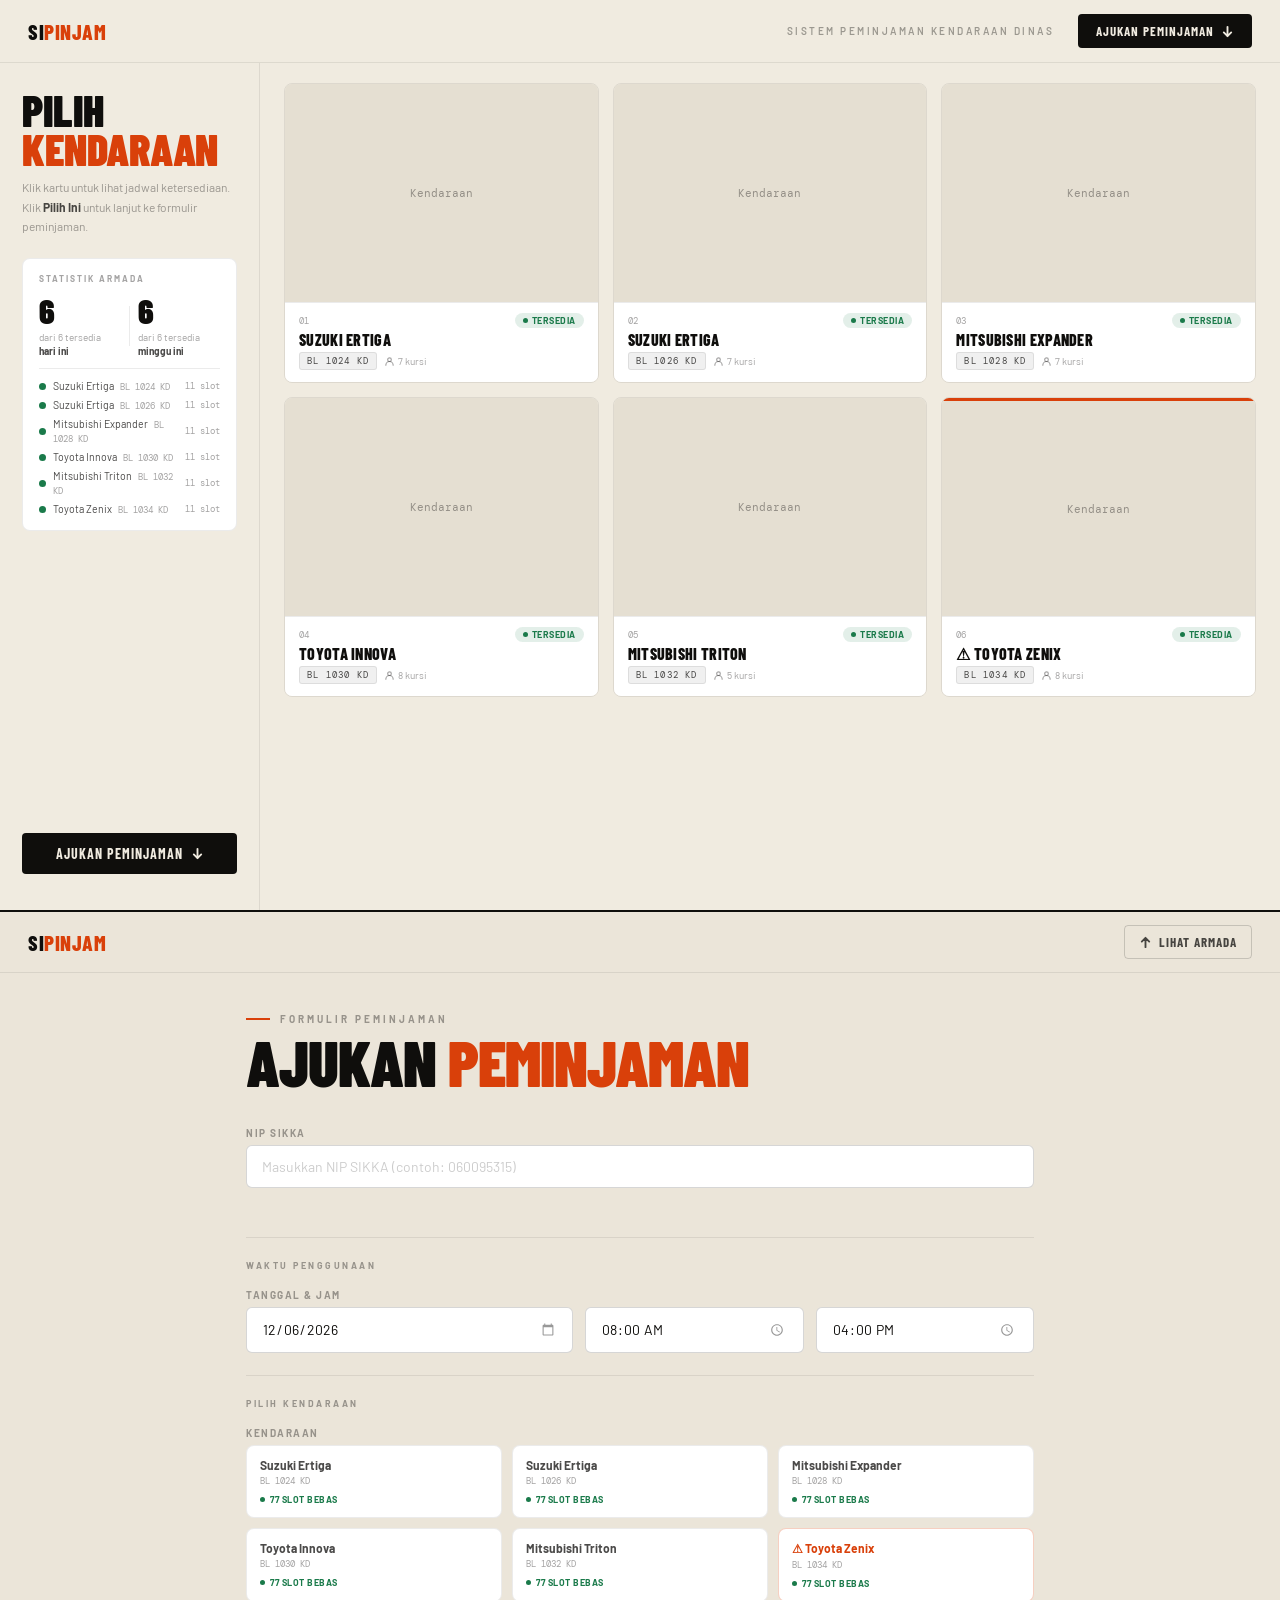
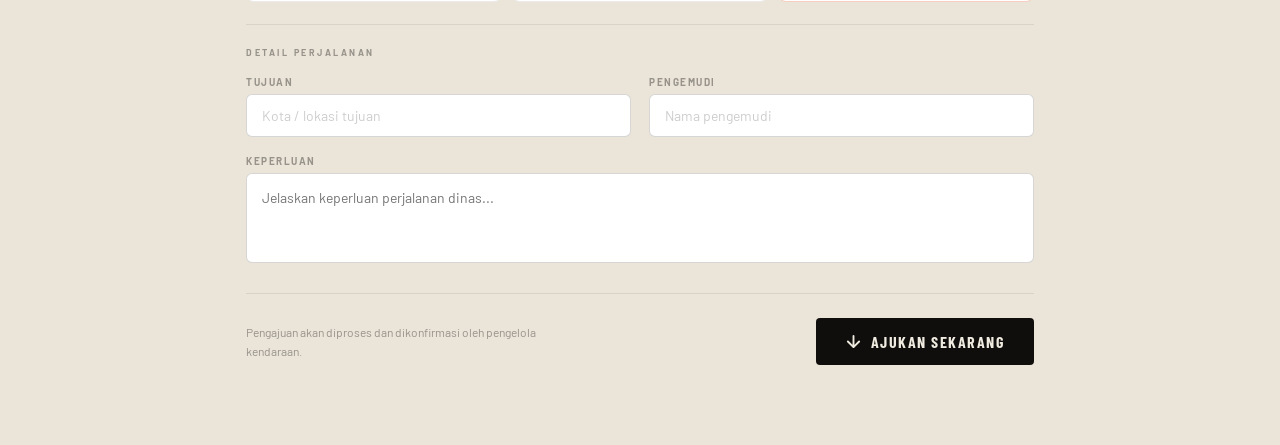
==== commit d8a8bc83: "Update index.html" ====
--- a/index.html
+++ b/index.html
@@ -467,12 +467,27 @@
 
   nipTimer = setTimeout(async () => {
     try {
-      const res  = await fetch(
-        `${SUPABASE_URL}/rest/v1/pegawai?nip_sikka=eq.${encodeURIComponent(val)}&select=nama,seksi&limit=1`,
-        { headers: { 'apikey': SUPABASE_KEY, 'Authorization': `Bearer ${SUPABASE_KEY}` } }
-      );
-      const data = await res.json();
-      if (data && data.length > 0) {
+      const url = `${SUPABASE_URL}/rest/v1/pegawai?nip_sikka=eq.${encodeURIComponent(val)}&select=nama,seksi&limit=1`;
+      const res = await fetch(url, {
+        headers: { 'apikey': SUPABASE_KEY, 'Authorization': `Bearer ${SUPABASE_KEY}` }
+      });
+
+      // Baca sebagai text dulu supaya bisa log raw response
+      const raw = await res.text();
+      console.log('[NIP lookup] status:', res.status, '| body:', raw);
+
+      if (!res.ok) {
+        resetLookup();
+        nipStatus.className = 'nip-status error';
+        // Tampilkan error asli Supabase supaya bisa didiagnosa
+        let msg = raw;
+        try { msg = JSON.parse(raw).message || raw; } catch(_){}
+        nipStatus.innerHTML = `HTTP ${res.status}: ${msg.slice(0, 120)}`;
+        return;
+      }
+
+      const data = JSON.parse(raw);
+      if (Array.isArray(data) && data.length > 0) {
         resolvedNip   = val;
         resolvedNama  = data[0].nama;
         resolvedSeksi = data[0].seksi;
@@ -481,11 +496,13 @@
       } else {
         resetLookup();
         nipStatus.className = 'nip-status error';
-        nipStatus.innerHTML = `<svg width="13" height="13" viewBox="0 0 14 14" fill="none"><path d="M7 2v6M7 10v1.5" stroke="currentColor" stroke-width="2" stroke-linecap="round"/></svg> NIP tidak ditemukan. Pastikan database sudah diperbarui (jalankan SQL v2).`;
+        // Tampilkan raw response jika bukan array yang diharapkan
+        const hint = Array.isArray(data) ? 'NIP tidak ada di tabel.' : `Resp tidak terduga: ${raw.slice(0,80)}`;
+        nipStatus.innerHTML = hint;
       }
     } catch(e) {
       nipStatus.className = 'nip-status error';
-      nipStatus.innerHTML = 'Gagal terhubung ke server.';
+      nipStatus.innerHTML = `JS error: ${e.message}`;
     }
   }, 600);
 });
--- a/style.css
+++ b/style.css
@@ -1,6 +1,7 @@
 /* ═══════════════════════════════════════
-   SIPINJAM — Sistem Peminjaman Kendaraan
-   style.css v2 — perbaikan hero, card layout, desktop
+   SIPINJAM — style.css v3
+   Layout: sidebar kiri + grid 3×2 kanan di desktop
+   Mobile: collapsed top + carousel
 ═══════════════════════════════════════ */
 
 @import url('https://fonts.googleapis.com/css2?family=Barlow+Condensed:ital,wght@0,400;0,600;0,700;0,800;0,900;1,700&family=Barlow:wght@400;500;600;700&family=DM+Mono:wght@400;500&display=swap');
@@ -24,8 +25,7 @@
   --red-dim:     rgba(217,64,10,0.1);
   --amber:       #b87a00;
   --amber-dim:   rgba(184,122,0,0.1);
-  --r: 10px;
-  --r2: 16px;
+  --r: 8px;
 }
 
 *, *::before, *::after { margin: 0; padding: 0; box-sizing: border-box; }
@@ -38,148 +38,185 @@
   -webkit-font-smoothing: antialiased;
 }
 
-/* ═══════════ FLEET SECTION ═══════════ */
-.fleet-section {
-  /* Tidak pakai min-height: 100vh supaya konten bisa muat */
-  padding-bottom: 40px;
-  background: var(--bg);
-  position: relative;
-}
-
-/* HEADER */
+/* ═══════════ HEADER ═══════════ */
+.fleet-section { background: var(--bg); }
+
 .fleet-header {
-  padding: 16px 36px;
-  display: flex;
-  align-items: center;
-  justify-content: space-between;
-  gap: 20px;
+  padding: 14px 28px;
+  display: flex; align-items: center; justify-content: space-between; gap: 20px;
   flex-wrap: wrap;
-  position: relative; z-index: 2;
   border-bottom: 1px solid var(--border);
+  position: sticky; top: 0; z-index: 20;
+  background: rgba(240,235,224,0.95);
+  backdrop-filter: blur(12px);
 }
 .logo-mark { display: flex; align-items: center; gap: 10px; }
 .logo-text {
   font-family: 'Barlow Condensed', sans-serif;
-  font-weight: 800; font-size: 22px;
-  letter-spacing: 0.5px; text-transform: uppercase;
-  color: var(--ink);
+  font-weight: 800; font-size: 21px;
+  letter-spacing: 0.5px; text-transform: uppercase; color: var(--ink);
 }
 .logo-text span { color: var(--accent); }
-.header-right { display: flex; align-items: center; gap: 28px; }
+.header-right { display: flex; align-items: center; gap: 24px; }
 .header-tagline {
-  font-size: 10px; font-weight: 600;
-  letter-spacing: 2.5px; text-transform: uppercase;
-  color: var(--muted);
+  font-size: 10px; font-weight: 600; letter-spacing: 2.5px;
+  text-transform: uppercase; color: var(--muted);
 }
 .btn-form {
-  display: inline-flex; align-items: center; gap: 8px;
-  padding: 10px 20px;
-  background: var(--ink);
-  color: var(--bg); border-radius: 4px;
-  font-family: 'Barlow Condensed', sans-serif;
-  font-size: 14px; font-weight: 700; letter-spacing: 1px;
-  text-decoration: none; text-transform: uppercase;
-  transition: all .2s;
+  display: inline-flex; align-items: center; gap: 7px;
+  padding: 9px 18px; background: var(--ink); color: var(--bg);
+  border-radius: 4px; font-family: 'Barlow Condensed', sans-serif;
+  font-size: 13px; font-weight: 700; letter-spacing: 1px;
+  text-decoration: none; text-transform: uppercase; transition: all .2s;
 }
 .btn-form:hover { background: var(--accent); transform: translateY(-1px); }
 
-/* ── HERO: compact dua kolom ── */
-.fleet-hero {
-  padding: 20px 36px 16px;
-  position: relative; z-index: 2;
-  border-bottom: 1px solid var(--border);
-  display: flex;
-  align-items: center;
-  gap: 32px;
-}
-.fleet-hero-left { flex-shrink: 0; }
-.fleet-hero-right { flex: 1; }
-
+/* ═══════════ FLEET BODY — desktop grid layout ═══════════ */
+.fleet-body {
+  display: grid;
+  /* kiri: panel judul 260px | kanan: grid kartu */
+  grid-template-columns: 260px 1fr;
+  min-height: calc(100vh - 53px);
+}
+
+/* ── LEFT PANEL ── */
+.fleet-left {
+  border-right: 1px solid var(--border);
+  padding: 28px 22px 36px;
+  display: flex; flex-direction: column; gap: 22px;
+  position: sticky;
+  top: 53px; /* tinggi header */
+  height: calc(100vh - 53px);
+  overflow-y: auto;
+  scrollbar-width: none;
+}
+.fleet-left::-webkit-scrollbar { display: none; }
+
+/* Hero title — jauh lebih kecil dari versi awal */
 .fleet-hero h1 {
   font-family: 'Barlow Condensed', sans-serif;
   font-weight: 900;
-  /* ↓ jauh lebih kecil dari versi lama (clamp 56px–120px) */
-  font-size: clamp(32px, 4.5vw, 56px);
-  line-height: 0.88; letter-spacing: -0.5px;
-  text-transform: uppercase;
+  font-size: clamp(28px, 3.5vw, 44px);
+  line-height: 0.88; letter-spacing: -0.5px; text-transform: uppercase;
 }
 .fleet-hero h1 .line1 { color: var(--ink); display: block; }
 .fleet-hero h1 .line2 { color: var(--accent); display: block; }
 .fleet-hero-sub {
-  font-size: 12px;
-  color: var(--muted);
-  line-height: 1.6;
-  max-width: 360px;
+  margin-top: 10px; font-size: 12px; color: var(--muted); line-height: 1.6;
 }
 .fleet-hero-sub strong { color: var(--ink2); }
 
-/* CAROUSEL */
-.carousel-wrapper {
-  position: relative; overflow: hidden;
-  padding: 0 36px;
-}
-.carousel-scroll-hint {
-  display: flex; align-items: center; gap: 10px;
-  padding: 10px 0 12px;
-  font-size: 10px; font-weight: 600; letter-spacing: 2px;
+/* Stats block */
+.fleet-stats {
+  background: var(--surface);
+  border: 1px solid var(--border);
+  border-radius: var(--r);
+  padding: 14px 16px;
+  display: flex; flex-direction: column; gap: 10px;
+}
+.stats-label {
+  font-size: 8.5px; font-weight: 700; letter-spacing: 2px;
   text-transform: uppercase; color: var(--muted);
 }
-.scroll-dots { display: flex; gap: 5px; align-items: center; }
-.scroll-dot {
-  width: 20px; height: 3px; border-radius: 2px;
-  background: var(--ink); opacity: 0.15;
-  transition: opacity .3s, width .3s;
-}
-.scroll-dot.active { opacity: 0.9; width: 28px; }
-
-.car-carousel {
-  display: flex;
-  gap: 0;
-  overflow-x: auto;
-  scroll-snap-type: x mandatory;
-  -webkit-overflow-scrolling: touch;
-  scrollbar-width: none;
-  cursor: grab;
-}
-.car-carousel::-webkit-scrollbar { display: none; }
-.car-carousel:active { cursor: grabbing; }
+.stats-row {
+  display: flex; align-items: center; gap: 8px;
+}
+.stat-block { flex: 1; }
+.stat-num {
+  font-family: 'Barlow Condensed', sans-serif;
+  font-weight: 900; font-size: 34px; line-height: 1;
+  color: var(--ink); letter-spacing: -1px;
+}
+.stat-desc {
+  font-size: 10px; color: var(--muted); line-height: 1.4; margin-top: 2px;
+}
+.stat-desc strong { color: var(--ink2); font-weight: 700; }
+.stat-sep {
+  width: 1px; height: 40px; background: var(--border); flex-shrink: 0;
+}
+
+/* Per-vehicle list */
+.stats-vehicle-list {
+  display: flex; flex-direction: column; gap: 5px;
+  border-top: 1px solid var(--border);
+  padding-top: 10px;
+}
+.stat-vehicle-item {
+  display: flex; align-items: center; gap: 7px;
+  font-size: 10.5px; color: var(--ink2);
+}
+.stat-vehicle-dot {
+  width: 7px; height: 7px; border-radius: 50%; flex-shrink: 0;
+  animation: ping 2s ease-in-out infinite;
+}
+.stat-vehicle-dot.free  { background: var(--green); }
+.stat-vehicle-dot.busy  { background: var(--red); animation: none; opacity: 0.5; }
+.stat-vehicle-name { flex: 1; }
+.stat-vehicle-plat {
+  font-family: 'DM Mono', monospace; font-size: 9px;
+  color: var(--muted); margin-left: 4px;
+}
+.stat-vehicle-slots {
+  font-family: 'DM Mono', monospace; font-size: 9px; color: var(--muted); flex-shrink: 0;
+}
+
+/* Ajukan button di left panel */
+.btn-ajukan {
+  display: inline-flex; align-items: center; justify-content: center; gap: 8px;
+  padding: 12px 20px; background: var(--ink); color: var(--bg);
+  border-radius: 4px; font-family: 'Barlow Condensed', sans-serif;
+  font-size: 14px; font-weight: 700; letter-spacing: 1px;
+  text-decoration: none; text-transform: uppercase; transition: all .2s;
+  margin-top: auto; /* dorong ke bawah */
+}
+.btn-ajukan:hover { background: var(--accent); transform: translateY(-1px); }
+
+/* ── RIGHT PANEL ── */
+.fleet-right {
+  padding: 20px 24px 32px;
+  overflow: hidden;
+}
+
+/* Scroll hint — HANYA desktop hide, mobile show */
+.carousel-scroll-hint { display: none; }
+
+/* ── CAR CONTAINER: GRID di desktop ── */
+.car-container {
+  display: grid;
+  grid-template-columns: repeat(3, 1fr);
+  gap: 14px;
+}
 
 /* ═══════════ FLIP CARD ═══════════ */
-/*
-  Desktop (≥1024px): 3 kartu per baris → 33.33%
-  Tablet (768–1023px): 2 per baris → 50%
-  Mobile (<768px): 1 kartu muat → 85–90%
-
-  Tinggi kartu: foto mengambil sebagian besar, info di bawah.
-  TIDAK ada schedule strip di depan.
-*/
 .car-card {
+  /* Grid mode: width dari grid, no min-width needed */
+  width: 100%;
+  height: 300px;
   perspective: 1200px;
-  min-width: calc(33.333% - 1px);
-  width: calc(33.333%);
-  /* ↓ tinggi dikurangi: tidak perlu muat strip schedule lagi */
-  height: 360px;
-  flex-shrink: 0;
   cursor: pointer;
-  scroll-snap-align: start;
-  border-right: 1px solid var(--border);
+  border-radius: var(--r);
+  overflow: hidden;
+  border: 1px solid var(--border);
   opacity: 0;
-  transform: translateY(28px);
-  transition: opacity .5s cubic-bezier(.22,1,.36,1), transform .5s cubic-bezier(.22,1,.36,1);
+  transform: translateY(20px);
+  transition:
+    opacity .45s cubic-bezier(.22,1,.36,1),
+    transform .45s cubic-bezier(.22,1,.36,1),
+    box-shadow .2s;
 }
 .car-card.visible { opacity: 1; transform: translateY(0); }
-.car-card:nth-child(1){ transition-delay: .04s; }
-.car-card:nth-child(2){ transition-delay: .10s; }
-.car-card:nth-child(3){ transition-delay: .16s; }
-.car-card:nth-child(4){ transition-delay: .22s; }
-.car-card:nth-child(5){ transition-delay: .28s; }
-.car-card:nth-child(6){ transition-delay: .34s; }
+.car-card:hover   { box-shadow: 0 8px 28px rgba(0,0,0,0.1); }
+.car-card:nth-child(1){ transition-delay: .03s; }
+.car-card:nth-child(2){ transition-delay: .08s; }
+.car-card:nth-child(3){ transition-delay: .13s; }
+.car-card:nth-child(4){ transition-delay: .18s; }
+.car-card:nth-child(5){ transition-delay: .23s; }
+.car-card:nth-child(6){ transition-delay: .28s; }
 
 .card-inner {
-  position: relative;
-  width: 100%; height: 100%;
+  position: relative; width: 100%; height: 100%;
   transform-style: preserve-3d;
-  transition: transform .72s cubic-bezier(.645,.045,.355,1);
+  transition: transform .65s cubic-bezier(.645,.045,.355,1);
 }
 .car-card.flipped .card-inner { transform: rotateY(180deg); }
 
@@ -190,329 +227,225 @@
   overflow: hidden;
 }
 
-/* FRONT — foto penuh + info bar di bawah */
+/* FRONT */
 .card-front {
   background: var(--surface2);
   display: flex; flex-direction: column;
 }
-.card-photo {
-  flex: 1; /* ambil semua sisa ruang di atas info bar */
-  overflow: hidden;
-  position: relative;
-  background: #e5dfd2;
-}
+.card-photo { flex: 1; overflow: hidden; position: relative; background: #e5dfd2; }
 .card-photo img {
   width: 100%; height: 100%;
   object-fit: cover; object-position: center 55%;
   display: block;
-  transition: transform .7s cubic-bezier(.25,.46,.45,.94);
+  transition: transform .6s cubic-bezier(.25,.46,.45,.94);
 }
 .car-card:hover .card-photo img { transform: scale(1.04); }
 .card-photo-placeholder {
   width: 100%; height: 100%;
   display: flex; align-items: center; justify-content: center;
-  color: var(--muted); font-size: 12px; letter-spacing: 1px;
-  font-family: 'DM Mono', monospace;
-}
-
-/* Hint overlay kecil di pojok foto */
+  color: var(--muted); font-size: 11px; font-family: 'DM Mono', monospace;
+}
 .card-flip-hint {
-  position: absolute;
-  bottom: 10px; right: 10px;
-  display: inline-flex; align-items: center; gap: 5px;
-  padding: 5px 10px;
-  background: rgba(15,14,12,0.6);
-  backdrop-filter: blur(4px);
-  color: white; border-radius: 20px;
-  font-size: 10px; font-weight: 600; letter-spacing: 0.5px;
-  pointer-events: none;
-  opacity: 0;
-  transition: opacity .2s;
+  position: absolute; bottom: 8px; right: 8px;
+  display: inline-flex; align-items: center; gap: 4px;
+  padding: 4px 9px; background: rgba(15,14,12,0.6);
+  backdrop-filter: blur(4px); color: white; border-radius: 20px;
+  font-size: 9px; font-weight: 600; pointer-events: none;
+  opacity: 0; transition: opacity .2s;
 }
 .car-card:hover .card-flip-hint { opacity: 1; }
 
 .card-info {
-  padding: 12px 16px 14px;
+  padding: 10px 14px 12px;
   background: var(--surface);
   border-top: 1px solid var(--border);
-  display: flex; flex-direction: column; gap: 5px;
   flex-shrink: 0;
 }
-.card-info-top {
-  display: flex; justify-content: space-between; align-items: flex-start;
-}
-.card-num {
-  font-family: 'DM Mono', monospace;
-  font-size: 10px; color: var(--muted); font-weight: 500;
-}
+.card-info-top { display: flex; justify-content: space-between; align-items: center; margin-bottom: 4px; }
+.card-num { font-family: 'DM Mono', monospace; font-size: 9px; color: var(--muted); }
 .card-avail {
-  display: flex; align-items: center; gap: 5px;
-  font-size: 10px; font-weight: 700;
-  padding: 3px 9px; border-radius: 20px;
+  display: flex; align-items: center; gap: 4px;
+  font-size: 9px; font-weight: 700; padding: 2px 8px; border-radius: 20px;
   letter-spacing: 0.5px; text-transform: uppercase;
 }
 .card-avail.free { background: var(--green-dim); color: var(--green); }
-.card-avail.busy { background: var(--red-dim);   color: var(--red);   }
+.card-avail.busy { background: var(--red-dim); color: var(--red); }
 .card-avail::before {
-  content: ''; width: 5px; height: 5px;
-  border-radius: 50%; background: currentColor;
+  content: ''; width: 5px; height: 5px; border-radius: 50%; background: currentColor;
   animation: ping 2s ease-in-out infinite;
 }
 @keyframes ping {
   0%,100% { opacity:1; transform:scale(1); }
-  50%      { opacity:0.5; transform:scale(0.7); }
+  50%      { opacity:.5; transform:scale(.7); }
 }
 .card-car-name {
   font-family: 'Barlow Condensed', sans-serif;
-  font-weight: 800; font-size: 18px;
-  color: var(--ink); letter-spacing: 0.3px; line-height: 1;
-  text-transform: uppercase;
-}
-.card-car-meta { display: flex; align-items: center; gap: 8px; flex-wrap: wrap; }
+  font-weight: 800; font-size: 16px; color: var(--ink);
+  letter-spacing: 0.3px; line-height: 1; text-transform: uppercase;
+}
+.card-car-meta { display: flex; align-items: center; gap: 7px; flex-wrap: wrap; margin-top: 4px; }
 .card-plate {
-  font-family: 'DM Mono', monospace;
-  font-size: 10px; color: var(--ink2);
-  background: rgba(0,0,0,0.06);
-  border: 1px solid var(--border);
-  padding: 3px 8px; border-radius: 4px; letter-spacing: 1.5px;
+  font-family: 'DM Mono', monospace; font-size: 9px; color: var(--ink2);
+  background: rgba(0,0,0,0.06); border: 1px solid var(--border);
+  padding: 2px 7px; border-radius: 3px; letter-spacing: 1.2px;
 }
 .card-capacity {
-  font-size: 11px; color: var(--muted);
-  display: flex; align-items: center; gap: 4px;
-}
-
-/* Darurat */
+  font-size: 10px; color: var(--muted);
+  display: flex; align-items: center; gap: 3px;
+}
 .car-card.darurat .card-front { border-top: 3px solid var(--accent); }
 
 /* BACK */
 .card-back {
-  transform: rotateY(180deg);
-  background: var(--surface);
-  border: 1px solid var(--border2);
+  transform: rotateY(180deg); background: var(--surface);
+  border: none;
 }
 .card-back-content {
-  position: absolute; inset: 0; padding: 16px;
-  display: flex; flex-direction: column; gap: 8px;
-  overflow: hidden;
-}
-.back-header {
-  display: flex; justify-content: space-between;
-  align-items: flex-start; flex-shrink: 0;
-}
+  position: absolute; inset: 0; padding: 14px;
+  display: flex; flex-direction: column; gap: 8px; overflow: hidden;
+}
+.back-header { display: flex; justify-content: space-between; align-items: flex-start; flex-shrink: 0; }
 .back-car-name {
   font-family: 'Barlow Condensed', sans-serif;
-  font-weight: 800; font-size: 15px;
-  color: var(--ink); letter-spacing: 0.3px;
-  text-transform: uppercase;
-}
-.back-plate {
-  font-family: 'DM Mono', monospace;
-  font-size: 9px; color: var(--muted); margin-top: 2px;
-}
+  font-weight: 800; font-size: 14px; color: var(--ink); text-transform: uppercase;
+}
+.back-plate { font-family: 'DM Mono', monospace; font-size: 8.5px; color: var(--muted); margin-top: 2px; }
 .back-flip-btn {
-  width: 28px; height: 28px; border-radius: 6px;
+  width: 26px; height: 26px; border-radius: 5px;
   background: rgba(0,0,0,0.05); border: 1px solid var(--border);
   display: flex; align-items: center; justify-content: center;
   cursor: pointer; transition: background .18s; flex-shrink: 0;
 }
 .back-flip-btn:hover { background: rgba(0,0,0,0.1); }
-
 .back-schedule-title {
-  font-size: 8px; font-weight: 700;
-  letter-spacing: 2px; text-transform: uppercase;
-  color: var(--muted);
-  display: flex; align-items: center; gap: 8px; flex-shrink: 0;
-}
-.back-schedule-title::after {
-  content: ''; flex: 1; height: 1px; background: var(--border);
-}
-
-.sched-grid {
-  flex: 1; overflow: hidden;
-  display: flex; flex-direction: column; gap: 2px;
-}
-.sched-days-row {
-  display: grid;
-  grid-template-columns: 26px repeat(7, 1fr);
-  gap: 2px; margin-bottom: 3px;
-}
+  font-size: 7.5px; font-weight: 700; letter-spacing: 2px; text-transform: uppercase;
+  color: var(--muted); display: flex; align-items: center; gap: 8px; flex-shrink: 0;
+}
+.back-schedule-title::after { content: ''; flex: 1; height: 1px; background: var(--border); }
+
+.sched-grid { flex: 1; overflow: hidden; display: flex; flex-direction: column; gap: 2px; }
+.sched-days-row { display: grid; grid-template-columns: 24px repeat(7,1fr); gap: 2px; margin-bottom: 2px; }
 .sched-day-label {
-  font-family: 'DM Mono', monospace;
-  font-size: 7px; color: var(--muted);
-  text-align: center; letter-spacing: 0.3px;
-  text-transform: uppercase;
-}
-.sched-hour-row {
-  display: grid;
-  grid-template-columns: 26px repeat(7, 1fr);
-  gap: 2px;
-}
+  font-family: 'DM Mono', monospace; font-size: 6.5px; color: var(--muted);
+  text-align: center; letter-spacing: 0.2px; text-transform: uppercase;
+}
+.sched-hour-row { display: grid; grid-template-columns: 24px repeat(7,1fr); gap: 2px; }
 .sched-hour-label {
-  font-family: 'DM Mono', monospace;
-  font-size: 7px; color: rgba(0,0,0,0.2);
-  text-align: right; padding-right: 4px;
-  display: flex; align-items: center; justify-content: flex-end;
-}
-.sched-cell {
-  height: 13px; border-radius: 3px;
-  transition: opacity .12s;
-}
-.sched-cell:hover { opacity: 0.7; }
+  font-family: 'DM Mono', monospace; font-size: 6.5px; color: rgba(0,0,0,0.2);
+  text-align: right; padding-right: 3px; display: flex; align-items: center; justify-content: flex-end;
+}
+.sched-cell { height: 12px; border-radius: 2px; }
 .sched-cell.free   { background: rgba(26,122,74,0.2);  border: 1px solid rgba(26,122,74,0.1); }
 .sched-cell.booked { background: rgba(217,64,10,0.22); border: 1px solid rgba(217,64,10,0.1); }
 
 .back-footer {
-  flex-shrink: 0;
-  display: flex; align-items: center;
-  justify-content: space-between;
-  padding-top: 8px;
-  border-top: 1px solid var(--border);
-}
-.back-legend { display: flex; gap: 12px; }
-.legend-chip { display: flex; align-items: center; gap: 5px; font-size: 9px; color: var(--muted); }
-.legend-chip-dot { width: 8px; height: 8px; border-radius: 2px; }
+  flex-shrink: 0; display: flex; align-items: center; justify-content: space-between;
+  padding-top: 8px; border-top: 1px solid var(--border);
+}
+.back-legend { display: flex; gap: 10px; }
+.legend-chip { display: flex; align-items: center; gap: 4px; font-size: 8.5px; color: var(--muted); }
+.legend-chip-dot { width: 7px; height: 7px; border-radius: 2px; }
 .legend-chip-dot.free   { background: rgba(26,122,74,0.45); }
-.legend-chip-dot.booked { background: rgba(217,64,10,0.5);  }
+.legend-chip-dot.booked { background: rgba(217,64,10,0.5); }
 
 .back-select-btn {
-  display: inline-flex; align-items: center; gap: 6px;
-  padding: 7px 14px;
-  background: var(--ink); color: var(--bg);
-  border: none; border-radius: 4px;
-  font-family: 'Barlow Condensed', sans-serif;
-  font-size: 13px; font-weight: 700; letter-spacing: 1px;
-  text-transform: uppercase;
-  cursor: pointer;
-  transition: all .2s cubic-bezier(.34,1.2,.64,1);
+  display: inline-flex; align-items: center; gap: 5px;
+  padding: 7px 13px; background: var(--ink); color: var(--bg);
+  border: none; border-radius: 4px; font-family: 'Barlow Condensed', sans-serif;
+  font-size: 12px; font-weight: 700; letter-spacing: 1px; text-transform: uppercase;
+  cursor: pointer; transition: all .2s cubic-bezier(.34,1.2,.64,1);
 }
 .back-select-btn:hover { background: var(--accent); transform: translateY(-1px); }
 .car-card.selected-card .back-select-btn { background: var(--green); color: white; }
 
 /* ═══════════ SCROLL POP ANIMATION ═══════════ */
 .pop-in {
-  opacity: 0;
-  transform: translateY(20px);
+  opacity: 0; transform: translateY(18px);
   transition: opacity .5s cubic-bezier(.22,1,.36,1), transform .5s cubic-bezier(.22,1,.36,1);
 }
 .pop-in.visible { opacity: 1; transform: translateY(0); }
-.pop-in:nth-child(1){ transition-delay: .0s; }
-.pop-in:nth-child(2){ transition-delay: .07s; }
-.pop-in:nth-child(3){ transition-delay: .14s; }
-.pop-in:nth-child(4){ transition-delay: .21s; }
-.pop-in:nth-child(5){ transition-delay: .28s; }
-.pop-in:nth-child(6){ transition-delay: .35s; }
+.pop-in:nth-child(1){ transition-delay:.00s; }
+.pop-in:nth-child(2){ transition-delay:.07s; }
+.pop-in:nth-child(3){ transition-delay:.14s; }
+.pop-in:nth-child(4){ transition-delay:.21s; }
+.pop-in:nth-child(5){ transition-delay:.28s; }
 
 /* ═══════════ FORM SECTION ═══════════ */
 .form-section {
-  background: var(--bg2);
-  min-height: 100vh; padding: 0;
-  position: relative; overflow: hidden;
+  background: var(--bg2); min-height: 100vh; padding: 0;
   border-top: 2px solid var(--ink);
 }
 .form-topbar {
-  padding: 14px 36px;
-  border-bottom: 1px solid var(--border);
-  display: flex; align-items: center;
-  justify-content: space-between; gap: 20px; flex-wrap: wrap;
+  padding: 13px 28px; border-bottom: 1px solid var(--border);
+  display: flex; align-items: center; justify-content: space-between;
+  gap: 20px; flex-wrap: wrap;
   position: sticky; top: 0;
-  background: rgba(240,235,224,0.92);
-  backdrop-filter: blur(16px); z-index: 10;
-}
-.form-topbar-right { display: flex; align-items: center; gap: 22px; }
+  background: rgba(235,229,217,0.92); backdrop-filter: blur(16px); z-index: 10;
+}
 .btn-back {
-  display: inline-flex; align-items: center; gap: 7px;
-  padding: 8px 16px;
-  border: 1px solid var(--border2); color: var(--ink2);
-  border-radius: 4px; font-family: 'Barlow Condensed', sans-serif;
-  font-size: 13px; font-weight: 700; letter-spacing: 1px;
-  text-decoration: none; transition: all .2s;
-  background: transparent; cursor: pointer;
-  text-transform: uppercase;
+  display: inline-flex; align-items: center; gap: 7px; padding: 8px 14px;
+  border: 1px solid var(--border2); color: var(--ink2); border-radius: 4px;
+  font-family: 'Barlow Condensed', sans-serif; font-size: 13px; font-weight: 700;
+  letter-spacing: 1px; text-decoration: none; transition: all .2s;
+  background: transparent; cursor: pointer; text-transform: uppercase;
 }
 .btn-back:hover { background: var(--ink); color: var(--bg); }
 
 .form-body {
-  padding: 40px 36px 80px;
-  max-width: 860px; margin: 0 auto;
-  position: relative; z-index: 1;
+  padding: 40px 36px 80px; max-width: 860px; margin: 0 auto;
 }
 .form-eyebrow {
-  font-size: 10px; font-weight: 700;
-  letter-spacing: 3px; text-transform: uppercase;
-  color: var(--muted); margin-bottom: 8px;
-  display: flex; align-items: center; gap: 10px;
+  font-size: 10px; font-weight: 700; letter-spacing: 3px; text-transform: uppercase;
+  color: var(--muted); margin-bottom: 8px; display: flex; align-items: center; gap: 10px;
 }
 .form-eyebrow::before { content: ''; width: 24px; height: 2px; background: var(--accent); }
 .form-heading {
-  font-family: 'Barlow Condensed', sans-serif;
-  font-weight: 900;
-  font-size: clamp(36px, 5.5vw, 64px);
-  letter-spacing: -1px; line-height: 0.9;
-  margin-bottom: 36px;
-  text-transform: uppercase;
+  font-family: 'Barlow Condensed', sans-serif; font-weight: 900;
+  font-size: clamp(36px, 5.5vw, 64px); letter-spacing: -1px; line-height: 0.9;
+  margin-bottom: 36px; text-transform: uppercase;
 }
 .form-heading span { color: var(--accent); }
 
 .form-grid { display: grid; grid-template-columns: 1fr 1fr; gap: 18px; }
 .form-group { display: flex; flex-direction: column; gap: 6px; }
 .form-group.full { grid-column: 1/-1; }
-
 .form-label {
-  font-size: 10px; font-weight: 700;
-  letter-spacing: 1.5px; text-transform: uppercase;
-  color: var(--muted);
-}
-
+  font-size: 10px; font-weight: 700; letter-spacing: 1.5px;
+  text-transform: uppercase; color: var(--muted);
+}
 .input-wrap { position: relative; }
 
-input[type="text"],
-input[type="date"],
-input[type="time"],
-textarea {
+input[type="text"], input[type="date"], input[type="time"], textarea {
   width: 100%; padding: 12px 15px;
-  background: var(--surface);
-  border: 1px solid var(--border2);
-  border-radius: 6px;
-  color: var(--ink);
-  font-family: 'Barlow', sans-serif;
-  font-size: 14px; outline: none;
-  transition: border-color .2s, background .2s, box-shadow .2s;
-  -webkit-appearance: none; -moz-appearance: none; appearance: none;
+  background: var(--surface); border: 1px solid var(--border2); border-radius: 6px;
+  color: var(--ink); font-family: 'Barlow', sans-serif; font-size: 14px; outline: none;
+  transition: border-color .2s, box-shadow .2s;
+  -webkit-appearance: none; appearance: none;
 }
 input:focus, textarea:focus {
-  border-color: var(--accent);
-  box-shadow: 0 0 0 3px var(--red-dim);
+  border-color: var(--accent); box-shadow: 0 0 0 3px var(--red-dim);
 }
 input::placeholder { color: rgba(0,0,0,0.2); }
 input[type="date"]::-webkit-calendar-picker-indicator,
-input[type="time"]::-webkit-calendar-picker-indicator { filter: none; opacity: 0.4; }
-
-/* ── NIP STATUS INLINE ── */
+input[type="time"]::-webkit-calendar-picker-indicator { opacity: 0.4; }
+
+/* NIP status */
 .nip-status {
-  margin-top: 7px;
-  font-size: 12px;
-  min-height: 20px;
-  display: flex; align-items: center; gap: 6px;
-  transition: all .25s;
+  margin-top: 7px; font-size: 12px; min-height: 20px;
+  display: flex; align-items: center; gap: 6px; transition: all .25s;
 }
 .nip-status.loading { color: var(--muted); }
 .nip-status.found   { color: var(--green); font-weight: 600; }
 .nip-status.error   { color: var(--red); }
 .nip-status svg     { flex-shrink: 0; }
-
 .nip-spinner-inline {
-  display: inline-block;
-  width: 12px; height: 12px;
-  border: 2px solid var(--border2);
-  border-top-color: var(--accent);
-  border-radius: 50%;
-  animation: spin .7s linear infinite;
-  vertical-align: middle;
+  display: inline-block; width: 12px; height: 12px;
+  border: 2px solid var(--border2); border-top-color: var(--accent);
+  border-radius: 50%; animation: spin .7s linear infinite; vertical-align: middle;
 }
 @keyframes spin { to { transform: rotate(360deg); } }
 
 .datetime-row { display: grid; grid-template-columns: 1.5fr 1fr 1fr; gap: 12px; }
-
 .form-divider { grid-column: 1/-1; height: 1px; background: var(--border); border: none; margin: 4px 0; }
 .form-section-label {
   grid-column: 1/-1; font-size: 9px; font-weight: 700;
@@ -521,69 +454,52 @@
 
 .car-select-grid { display: grid; grid-template-columns: repeat(3, 1fr); gap: 10px; }
 .car-option {
-  border: 1px solid var(--border); border-radius: 8px;
-  padding: 12px 13px; cursor: pointer;
-  transition: all .2s cubic-bezier(.34,1.2,.64,1);
-  display: flex; flex-direction: column; gap: 3px;
-  background: var(--surface); position: relative; overflow: hidden;
+  border: 1px solid var(--border); border-radius: 8px; padding: 12px 13px;
+  cursor: pointer; transition: all .2s cubic-bezier(.34,1.2,.64,1);
+  display: flex; flex-direction: column; gap: 3px; background: var(--surface);
 }
 .car-option:hover { border-color: var(--border2); transform: translateY(-2px); box-shadow: 0 6px 20px rgba(0,0,0,0.08); }
 .car-option.chosen { border-color: var(--accent); box-shadow: 0 0 0 3px var(--red-dim); }
 .car-option.chosen .car-option-name { color: var(--accent); }
-.car-option-name { font-size: 12px; font-weight: 700; color: var(--ink2); letter-spacing: -0.1px; }
+.car-option-name { font-size: 12px; font-weight: 700; color: var(--ink2); }
 .car-option-plate { font-family: 'DM Mono', monospace; font-size: 9px; color: var(--muted); }
 .car-option-avail {
-  font-size: 9px; color: var(--green); margin-top: 4px;
-  font-weight: 700; display: flex; align-items: center; gap: 5px;
-  text-transform: uppercase; letter-spacing: 0.5px;
-}
-.car-option-avail::before {
-  content: ''; width: 5px; height: 5px;
-  border-radius: 50%; background: var(--green);
-}
+  font-size: 9px; color: var(--green); margin-top: 4px; font-weight: 700;
+  display: flex; align-items: center; gap: 5px; text-transform: uppercase; letter-spacing: 0.5px;
+}
+.car-option-avail::before { content: ''; width: 5px; height: 5px; border-radius: 50%; background: var(--green); }
 .car-option.darurat { border-color: rgba(217,64,10,0.25); }
 .car-option.darurat .car-option-name { color: var(--red); }
 
 textarea { resize: none; height: 90px; line-height: 1.65; }
-
 .submit-row {
-  grid-column: 1/-1;
-  display: flex; align-items: center; justify-content: space-between;
-  margin-top: 12px; padding-top: 24px;
-  border-top: 1px solid var(--border); gap: 20px;
+  grid-column: 1/-1; display: flex; align-items: center; justify-content: space-between;
+  margin-top: 12px; padding-top: 24px; border-top: 1px solid var(--border); gap: 20px;
 }
 .submit-note { font-size: 12px; color: var(--muted); max-width: 300px; line-height: 1.6; }
 .btn-submit {
-  display: flex; align-items: center; gap: 10px;
-  padding: 14px 32px; background: var(--ink);
-  color: var(--bg); border: none; border-radius: 4px;
-  font-family: 'Barlow Condensed', sans-serif;
-  font-size: 16px; font-weight: 700; letter-spacing: 1.5px;
-  text-transform: uppercase;
-  cursor: pointer;
+  display: flex; align-items: center; gap: 10px; padding: 14px 30px;
+  background: var(--ink); color: var(--bg); border: none; border-radius: 4px;
+  font-family: 'Barlow Condensed', sans-serif; font-size: 16px; font-weight: 700;
+  letter-spacing: 1.5px; text-transform: uppercase; cursor: pointer;
   transition: all .2s cubic-bezier(.34,1.4,.64,1);
 }
 .btn-submit:hover { background: var(--accent); transform: translateY(-2px); box-shadow: 0 8px 24px var(--accent-glow); }
-.btn-submit:active { transform: translateY(0); }
 .btn-submit:disabled { opacity: 0.5; cursor: not-allowed; transform: none; }
 
 /* TOAST */
 .toast {
-  position: fixed; bottom: 24px; right: 24px;
-  background: var(--surface);
-  border: 1px solid rgba(26,122,74,0.3);
-  color: var(--ink); padding: 14px 18px;
-  border-radius: 10px; font-size: 13px;
-  box-shadow: 0 12px 40px rgba(0,0,0,0.15);
+  position: fixed; bottom: 24px; right: 24px; background: var(--surface);
+  border: 1px solid rgba(26,122,74,0.3); color: var(--ink); padding: 14px 18px;
+  border-radius: 10px; box-shadow: 0 12px 40px rgba(0,0,0,0.15);
   transform: translateY(80px) scale(0.95); opacity: 0;
   transition: all .45s cubic-bezier(.34,1.56,.64,1);
   z-index: 999; display: flex; align-items: center; gap: 14px;
 }
 .toast.show { transform: translateY(0) scale(1); opacity: 1; }
 .toast-icon {
-  width: 30px; height: 30px; background: var(--green);
-  border-radius: 50%; display: flex; align-items: center;
-  justify-content: center; font-size: 13px; flex-shrink: 0; color: white;
+  width: 30px; height: 30px; background: var(--green); border-radius: 50%;
+  display: flex; align-items: center; justify-content: center; font-size: 13px; color: white;
 }
 .toast-text strong { display: block; font-weight: 700; font-size: 13px; margin-bottom: 2px; }
 .toast-text span { color: var(--muted); font-size: 10px; font-family: 'DM Mono', monospace; }
@@ -594,25 +510,77 @@
 
 /* ═══════════ RESPONSIVE ═══════════ */
 
-/* Laptop / tablet landscape: 2 kartu + hero tetap compact */
+/* Medium desktop — grid tetap 3 col tapi left panel lebih kecil */
 @media (max-width: 1200px) {
-  .car-card { min-width: calc(50% - 1px); width: 50%; }
-}
-
-/* Tablet portrait */
+  .fleet-body { grid-template-columns: 220px 1fr; }
+}
+
+/* Tablet / small laptop — switch ke mobile layout */
 @media (max-width: 900px) {
-  .fleet-hero { flex-direction: column; gap: 8px; padding: 16px 24px 14px; }
-  .fleet-hero h1 { font-size: clamp(28px, 5vw, 40px); }
-  .fleet-header, .carousel-wrapper { padding-left: 24px; padding-right: 24px; }
-  .car-card { min-width: calc(60% - 1px); width: 60%; }
-}
-
-/* Mobile */
-@media (max-width: 768px) {
-  .fleet-header, .carousel-wrapper { padding-left: 16px; padding-right: 16px; }
-  .fleet-hero { padding: 14px 16px 12px; }
-  .fleet-hero h1 { font-size: 32px; }
-  .car-card { min-width: 80%; width: 80%; height: 320px; }
+  .fleet-body { grid-template-columns: 1fr; min-height: auto; }
+
+  /* Left panel: horizontal compact bar di atas */
+  .fleet-left {
+    position: static; height: auto; max-height: none;
+    border-right: none; border-bottom: 1px solid var(--border);
+    padding: 16px 20px 14px;
+    flex-direction: row; flex-wrap: wrap; gap: 14px; align-items: center;
+  }
+  .fleet-hero { flex: 1 1 auto; }
+  .fleet-hero h1 { font-size: 28px; }
+  .fleet-hero-sub { display: none; }
+  .fleet-stats { flex: 1 1 200px; }
+  .stats-vehicle-list { display: none; } /* sembunyikan list di mobile */
+  .btn-ajukan { display: none; } /* CTA sudah ada di header */
+
+  /* Right panel: carousel */
+  .fleet-right { padding: 0; }
+  .carousel-scroll-hint {
+    display: flex; align-items: center; gap: 10px;
+    padding: 10px 20px 8px;
+    font-size: 10px; font-weight: 600; letter-spacing: 2px;
+    text-transform: uppercase; color: var(--muted);
+  }
+  .scroll-dots { display: flex; gap: 5px; align-items: center; }
+  .scroll-dot {
+    width: 20px; height: 3px; border-radius: 2px;
+    background: var(--ink); opacity: 0.15; transition: opacity .3s, width .3s;
+  }
+  .scroll-dot.active { opacity: 0.9; width: 28px; }
+
+  /* Carousel override */
+  .car-container {
+    display: flex !important;
+    overflow-x: auto;
+    scroll-snap-type: x mandatory;
+    -webkit-overflow-scrolling: touch;
+    scrollbar-width: none;
+    gap: 0;
+    cursor: grab;
+  }
+  .car-container::-webkit-scrollbar { display: none; }
+  .car-container:active { cursor: grabbing; }
+
+  .car-card {
+    min-width: 80%;
+    width: 80%;
+    height: 320px;
+    border-radius: 0;
+    border: none;
+    border-right: 1px solid var(--border);
+    scroll-snap-align: start;
+    flex-shrink: 0;
+  }
+  .car-card:hover { box-shadow: none; }
+}
+
+/* Mobile kecil */
+@media (max-width: 600px) {
+  .fleet-left { gap: 10px; }
+  .fleet-header { padding: 12px 16px; }
+  .header-tagline { display: none; }
+  .btn-form { padding: 8px 14px; font-size: 12px; }
+  .car-card { min-width: 88%; width: 88%; height: 290px; }
   .form-body { padding: 28px 16px 60px; }
   .form-topbar { padding: 12px 16px; }
   .form-grid { grid-template-columns: 1fr; }
@@ -621,13 +589,10 @@
   .car-select-grid { grid-template-columns: 1fr 1fr; }
   .submit-row { flex-direction: column; align-items: stretch; }
   .btn-submit { justify-content: center; }
-  .header-tagline { display: none; }
-}
-
-@media (max-width: 480px) {
-  .car-card { min-width: 88%; width: 88%; height: 300px; }
-  .fleet-hero h1 { font-size: 28px; }
+  input[type="text"], input[type="date"], input[type="time"], textarea { font-size: 16px; }
+}
+
+@media (max-width: 420px) {
   .datetime-row { grid-template-columns: 1fr; }
   .car-select-grid { grid-template-columns: 1fr; }
-  input[type="text"], input[type="date"], input[type="time"], textarea { font-size: 16px; }
-}
+}
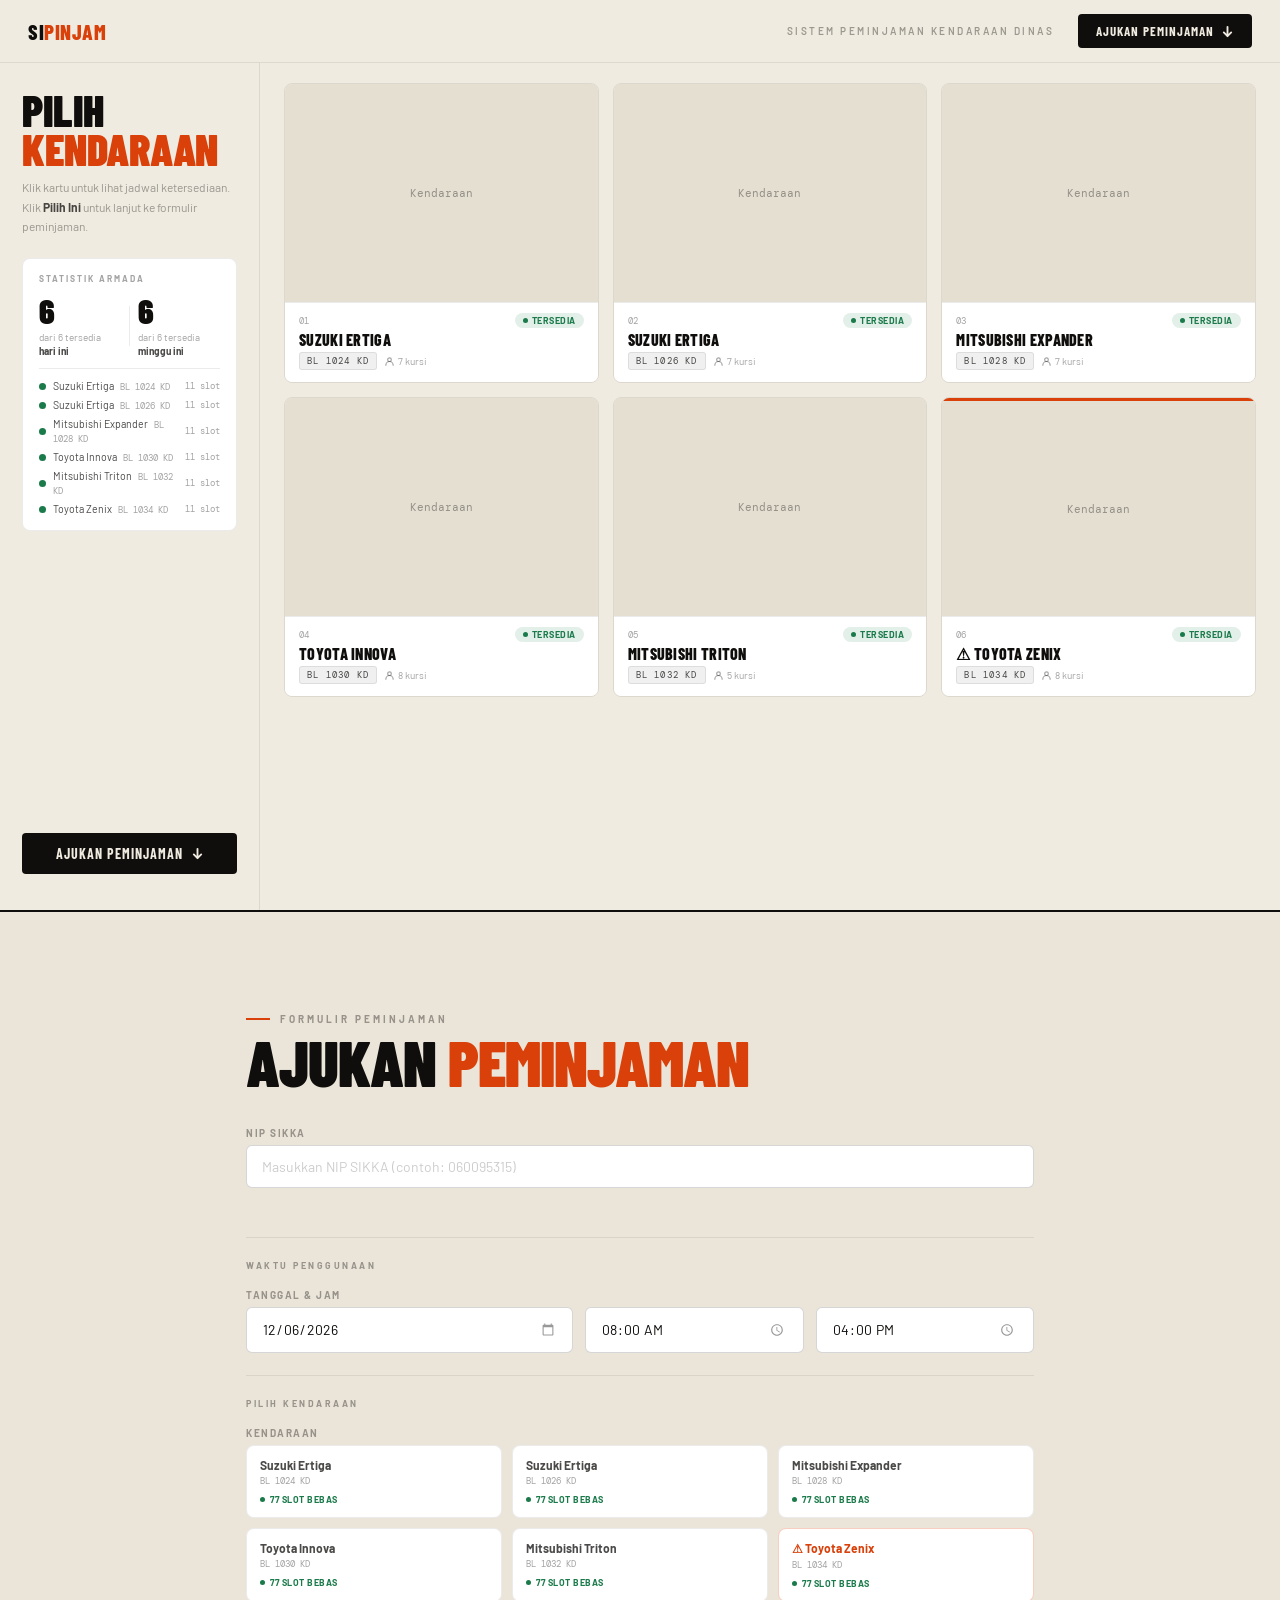
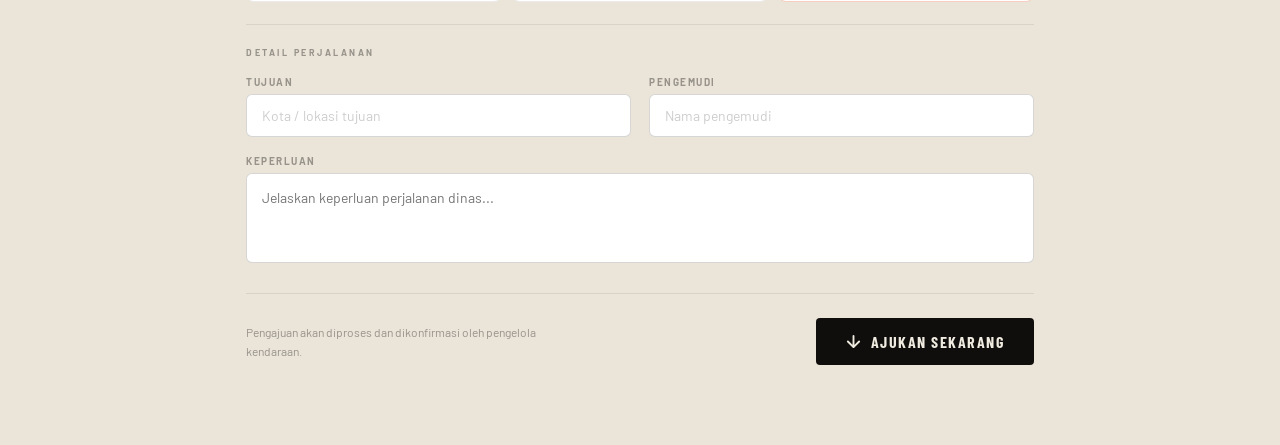
==== commit 0c737c81: "Update index.html" ====
--- a/index.html
+++ b/index.html
@@ -173,7 +173,7 @@
 <script>
 // ─── CONFIG ─────────────────────────────────────────────
 const SUPABASE_URL = 'https://mjlkrhqndhvfogrqzksx.supabase.co';
-const SUPABASE_KEY = 'sb_publishable_p0JUgSQQFDE3I14pK53mOg_2YXf050m';
+const SUPABASE_KEY = 'eyJhbGciOiJIUzI1NiIsInR5cCI6IkpXVCJ9.eyJpc3MiOiJzdXBhYmFzZSIsInJlZiI6Im1qbGtyaHFuZGh2Zm9ncnF6a3N4Iiwicm9sZSI6ImFub24iLCJpYXQiOjE3Nzk0MzM1NTQsImV4cCI6MjA5NTAwOTU1NH0.afDALYTv_VOA5s4o-QgniCCHleNUb2INrQcur6ix-RQ';
 
 // ─── VEHICLES ───────────────────────────────────────────
 const STORAGE_BASE = `${SUPABASE_URL}/storage/v1/object/public/mobil-photos`;
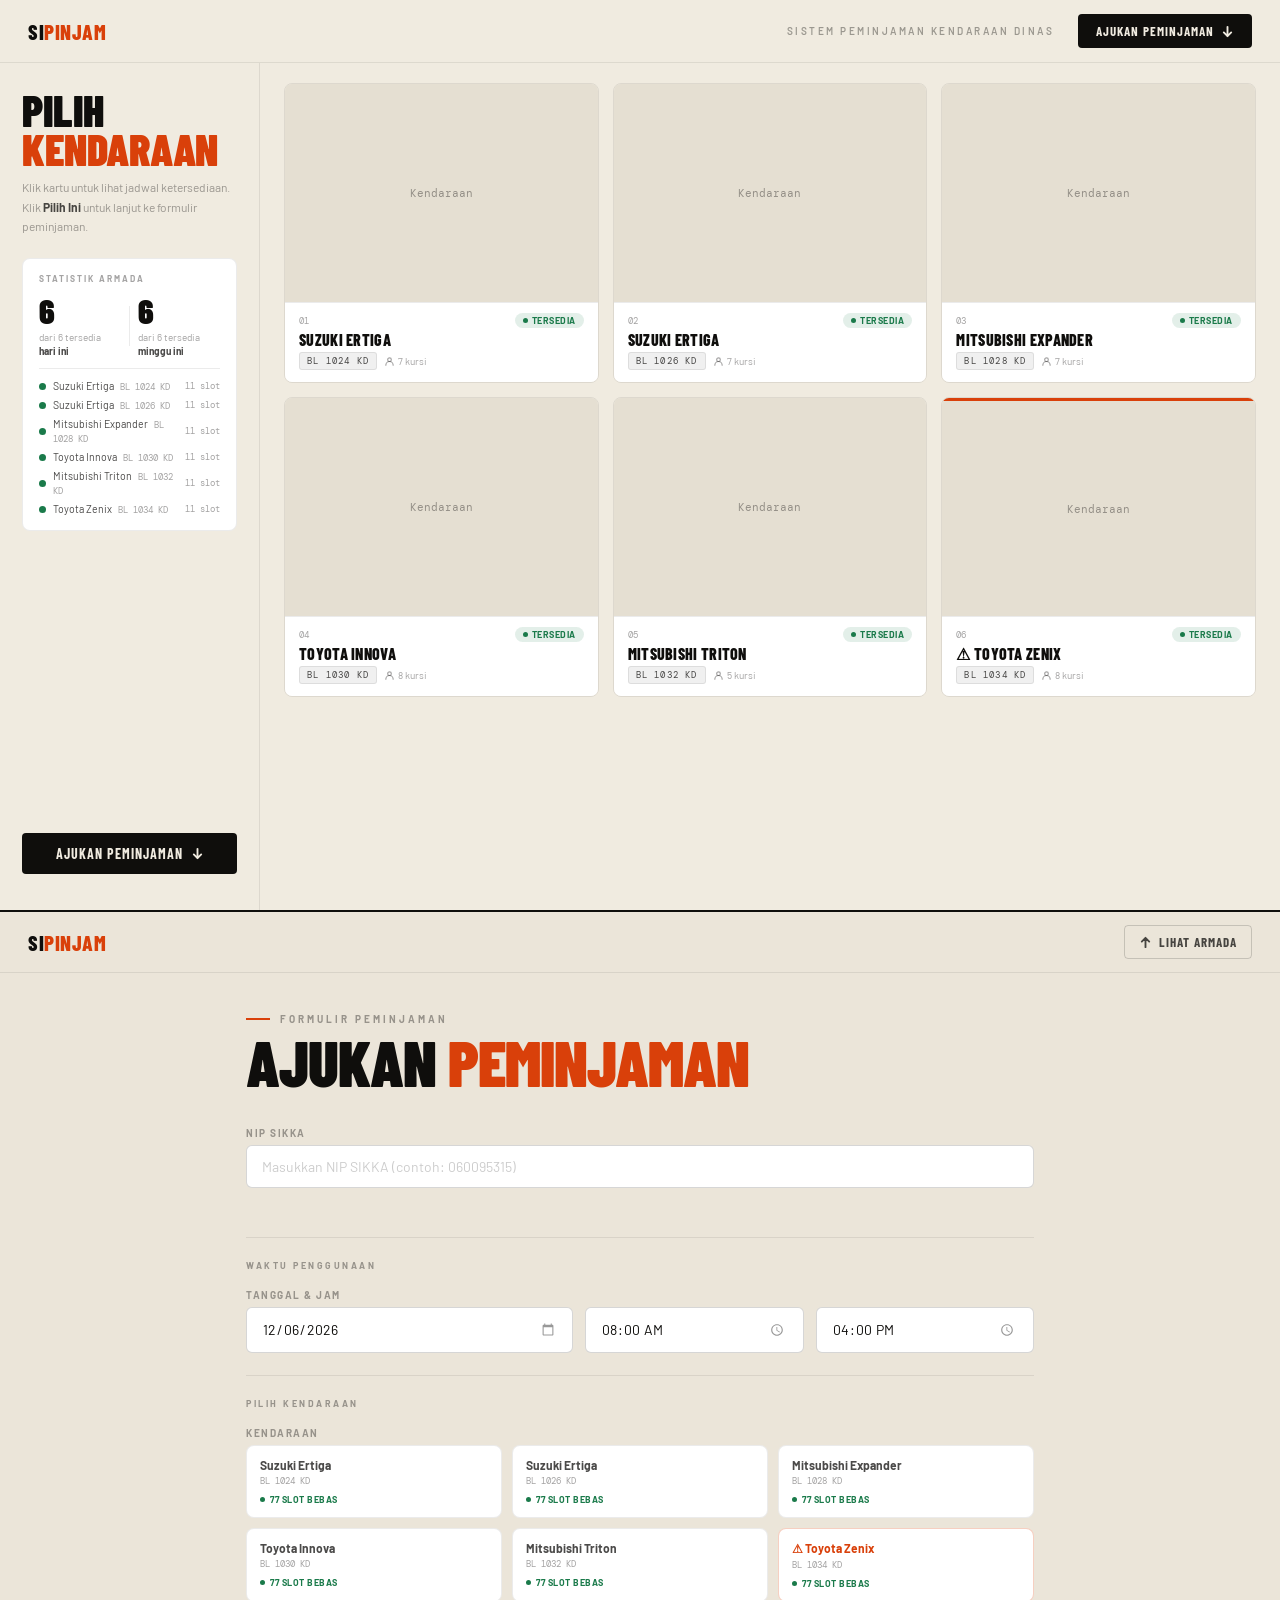
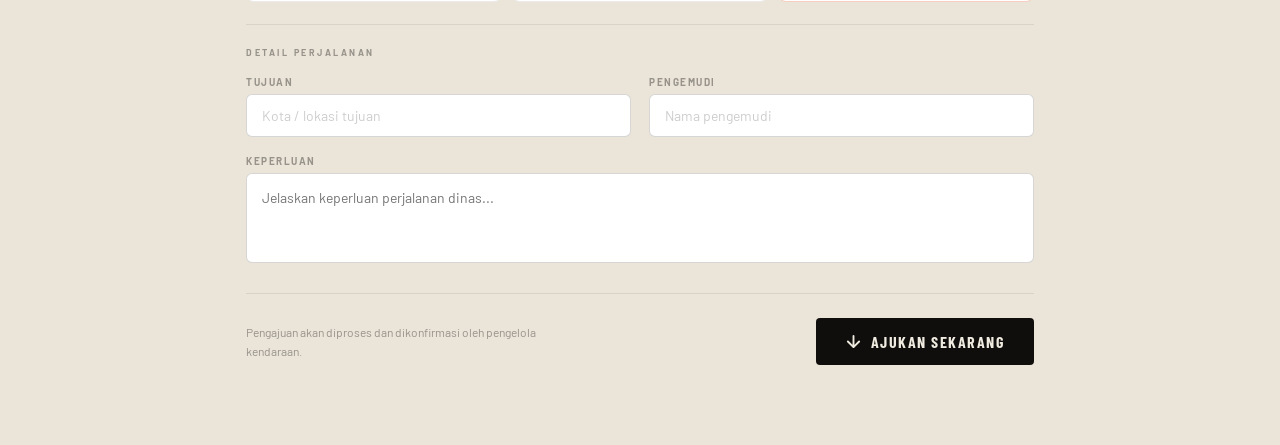
==== commit c461bf17: "Update index.html" ====
--- a/index.html
+++ b/index.html
@@ -173,7 +173,7 @@
 <script>
 // ─── CONFIG ─────────────────────────────────────────────
 const SUPABASE_URL = 'https://mjlkrhqndhvfogrqzksx.supabase.co';
-const SUPABASE_KEY = 'eyJhbGciOiJIUzI1NiIsInR5cCI6IkpXVCJ9.eyJpc3MiOiJzdXBhYmFzZSIsInJlZiI6Im1qbGtyaHFuZGh2Zm9ncnF6a3N4Iiwicm9sZSI6ImFub24iLCJpYXQiOjE3Nzk0MzM1NTQsImV4cCI6MjA5NTAwOTU1NH0.afDALYTv_VOA5s4o-QgniCCHleNUb2INrQcur6ix-RQ';
+const SUPABASE_KEY = 'sb_publishable_p0JUgSQQFDE3I14pK53mOg_2YXf050m';
 
 // ─── VEHICLES ───────────────────────────────────────────
 const STORAGE_BASE = `${SUPABASE_URL}/storage/v1/object/public/mobil-photos`;
@@ -492,7 +492,7 @@
         resolvedNama  = data[0].nama;
         resolvedSeksi = data[0].seksi;
         nipStatus.className = 'nip-status found';
-        nipStatus.innerHTML = `<svg width="13" height="13" viewBox="0 0 14 14" fill="none"><path d="M2.5 7.5l3.5 3.5 5.5-6" stroke="currentColor" stroke-width="2" stroke-linecap="round" stroke-linejoin="round"/></svg> <strong>${data[0].nama}</strong> &mdash; ${data[0].seksi}`;
+        nipStatus.innerHTML = `<svg width="13" height="13" viewBox="0 0 14 14" fill="none"><path d="M2.5 7.5l3.5 3.5 5.5-6" stroke="currentColor" stroke-width="2" stroke-linecap="round" stroke-linejoin="round"/></svg> Data ditemukan`;
       } else {
         resetLookup();
         nipStatus.className = 'nip-status error';
